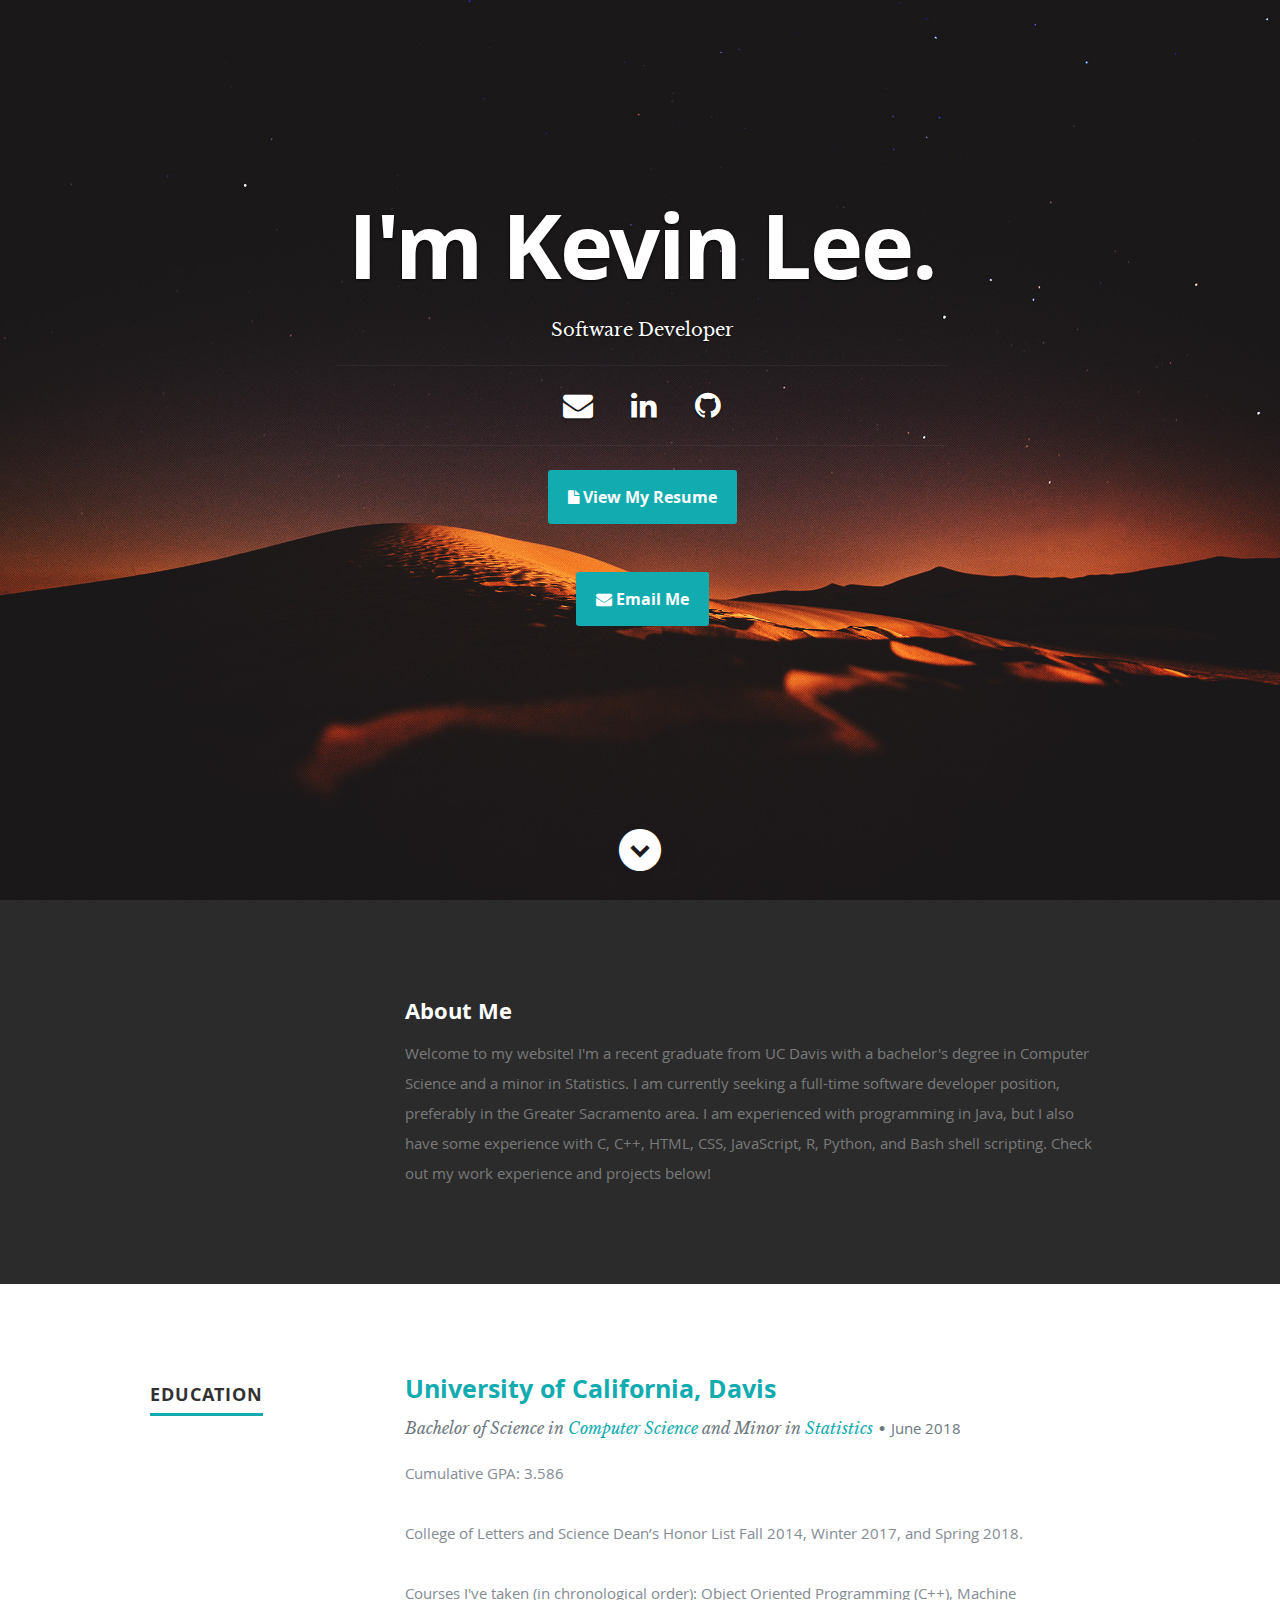
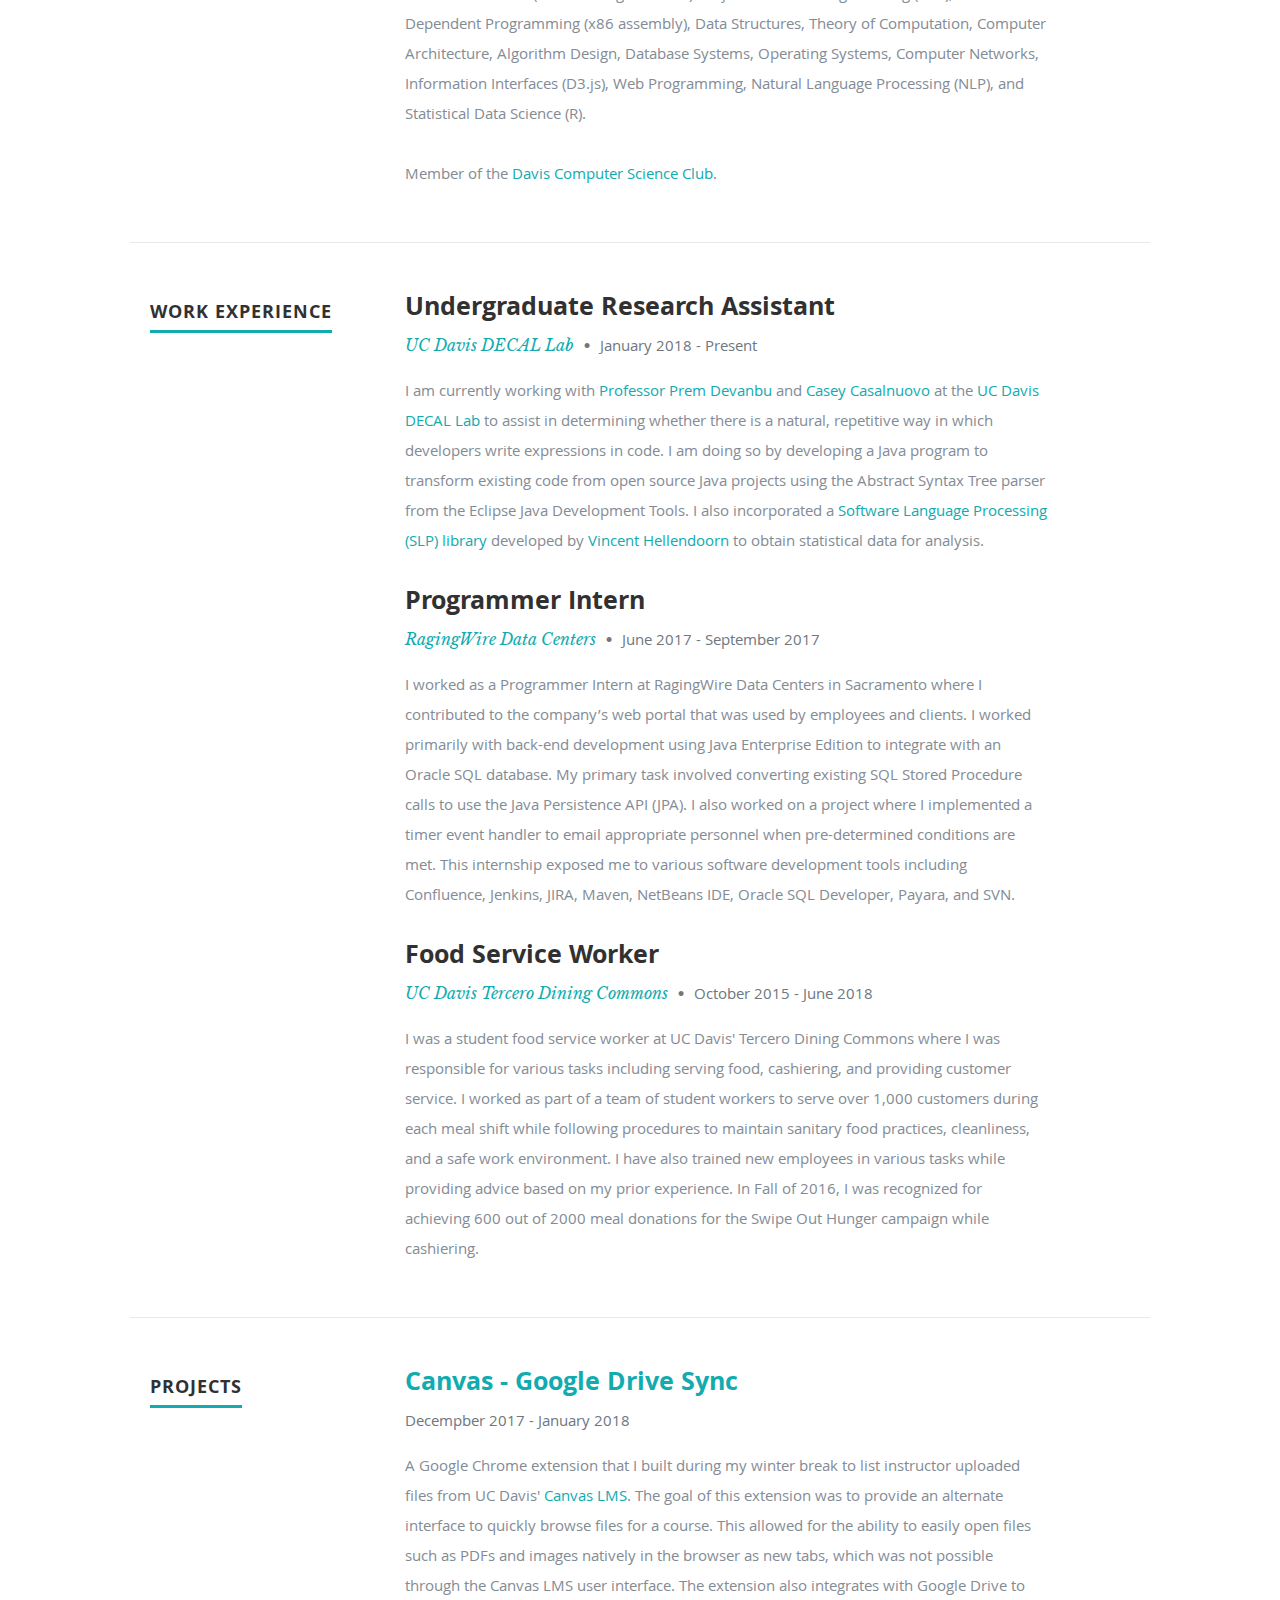
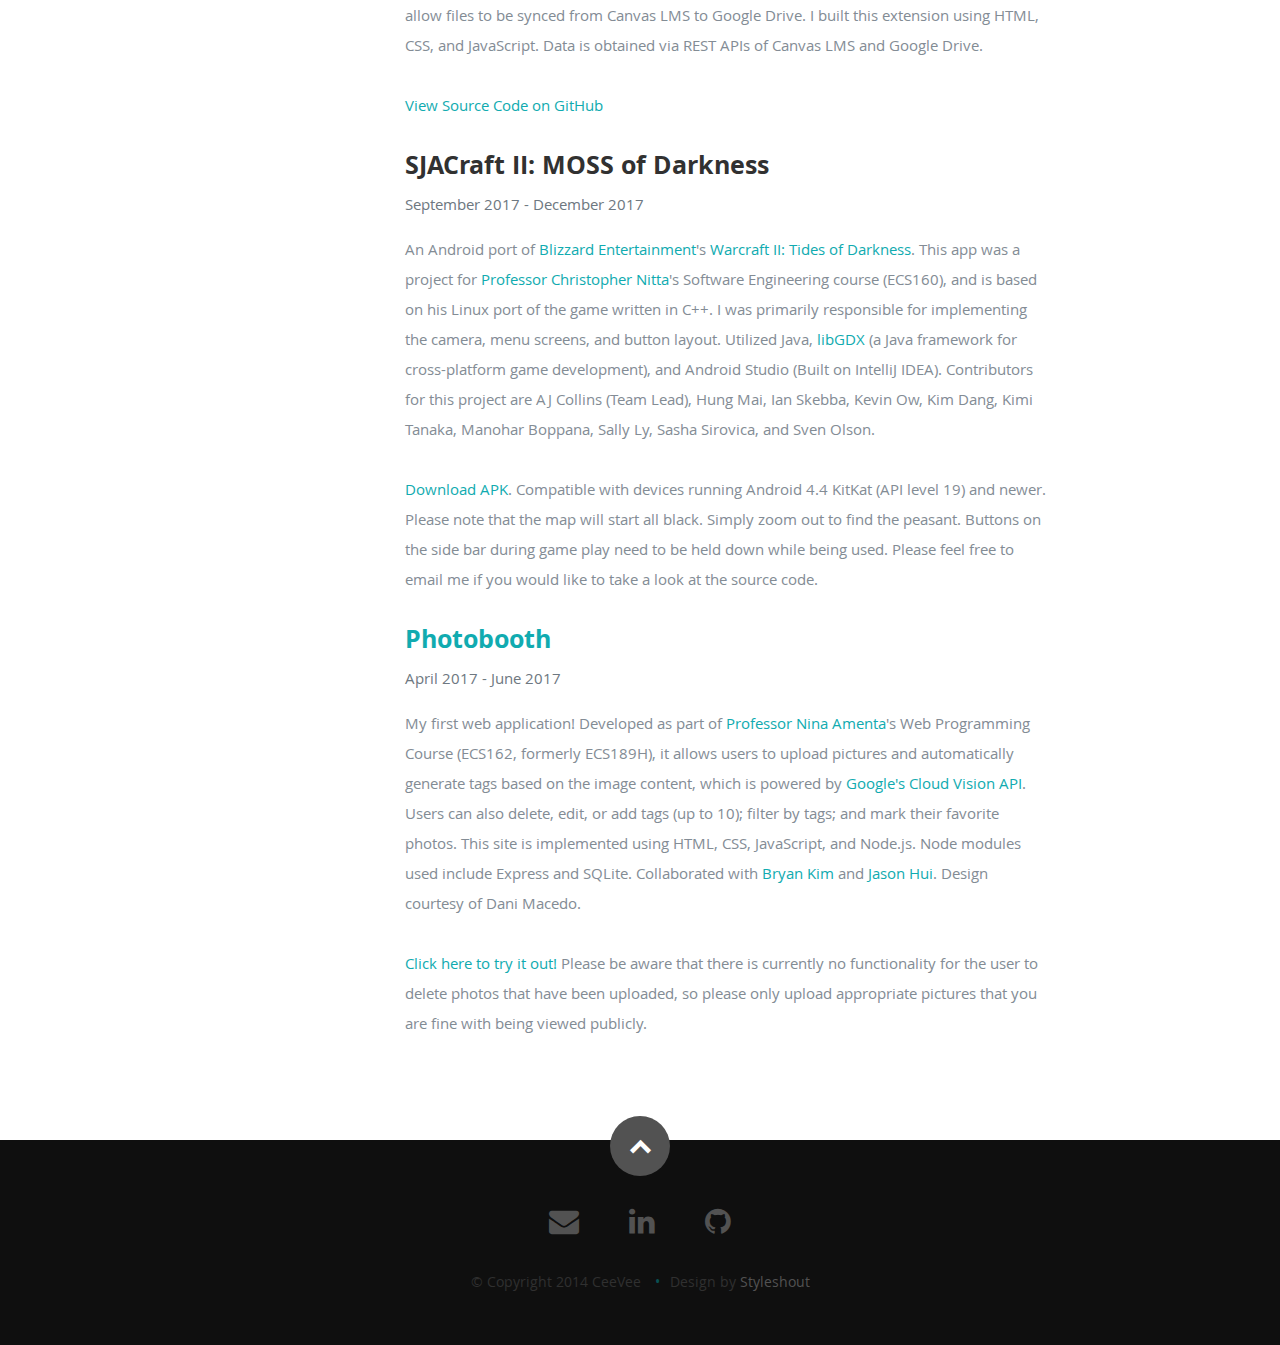
==== index.html @ 487eaf75 "Remove unsupported contact section" ====
<!DOCTYPE html>
<!--[if lt IE 8 ]><html class="no-js ie ie7" lang="en"> <![endif]-->
<!--[if IE 8 ]><html class="no-js ie ie8" lang="en"> <![endif]-->
<!--[if (gte IE 8)|!(IE)]><!--><html class="no-js" lang="en"> <!--<![endif]-->
<head>

   <!--- Basic Page Needs
   ================================================== -->
   <meta charset="utf-8">
	<title>Kevin Lee</title>
	<!-- <meta name="description" content="">
	<meta name="author" content=""> -->

   <!-- Mobile Specific Metas
   ================================================== -->
	<meta name="viewport" content="width=device-width, initial-scale=1, maximum-scale=1">

	<!-- CSS
    ================================================== -->
   <link rel="stylesheet" href="css/default.css">
	<link rel="stylesheet" href="css/layout.css">
   <link rel="stylesheet" href="css/media-queries.css">
   <link rel="stylesheet" href="css/magnific-popup.css">

   <!-- Script
   ================================================== -->
	<script src="js/modernizr.js"></script>

   <!-- Favicons
	================================================== -->
	<link rel="shortcut icon" href="favicon.png" >

</head>

<body>

   <!-- Header
   ================================================== -->
   <header id="home">

      <!-- <nav id="nav-wrap">

         <a class="mobile-btn" href="#nav-wrap" title="Show navigation">Show navigation</a>
	      <a class="mobile-btn" href="#" title="Hide navigation">Hide navigation</a>

        <ul id="nav" class="nav">
            <li class="current"><a class="smoothscroll" href="#home">Home</a></li>
            <li><a class="smoothscroll" href="#about">About</a></li>
	         <li><a class="smoothscroll" href="#resume">Resume</a></li>
            <li><a class="smoothscroll" href="#portfolio">Works</a></li>
            <li><a class="smoothscroll" href="#contact">Contact</a></li>
         </ul> --> <!-- end #nav -->

      <!-- </nav> --> <!-- end #nav-wrap -->

      <div class="row banner">
         <div class="banner-text">
            <h1 class="responsive-headline">I'm Kevin Lee.</h1>
            <h3><span>Software Developer</span></h3>
            <hr />
            <ul class="social">
               <li><a href="mailto:lee.kevin@yahoo.com"><i class="fa fa-envelope"></i></a></li>
               <li><a href="https://linkedin.com/in/lee-kev"><i class="fa fa-linkedin"></i></a></li>
               <li><a href="https://github.com/kerbinlee"><i class="fa fa-github"></i></a></li>
            </ul>
            <hr />
            <p>
               <a href="https://ucdavis365-my.sharepoint.com/:b:/g/personal/kllee_ucdavis_edu/EYUsEsEUP2tDgUWbIa1drckBxJPM5AGyOBeljDiMYtC1UQ?e=fgcApd" class="button"><i class="fa fa-file"></i> View My Resume</a>
            </p>
            <p>
               <a href="mailto:lee.kevin@yahoo.com" class="button"><i class="fa fa-envelope"></i> Email Me</a>
            </p>
         </div>
      </div>

      <p class="scrolldown">
         <a class="smoothscroll" href="#about"><i class="icon-down-circle"></i></a>
      </p>

   </header> <!-- Header End -->


   <!-- About Section
   ================================================== -->
   <section id="about">

      <div class="row">

         <div class="three columns">

            <!-- <img class="profile-pic"  src="images/profilepic.jpg" alt="" /> -->

         </div>

         <div class="nine columns main-col">

            <h2>About Me</h2>

            <p>
              Welcome to my website!
              I'm a recent graduate from UC Davis with a bachelor's degree in Computer Science and a minor in Statistics.
              I am currently seeking a full-time software developer position, preferably in the Greater Sacramento area.
              I am experienced with programming in Java, but I also have some experience with C, C++, HTML, CSS, JavaScript, R, Python, and Bash shell scripting.
              Check out my work experience and projects below!
            </p>

         </div> <!-- end .main-col -->

      </div>

   </section> <!-- About Section End-->


   <!-- Resume Section
   ================================================== -->
   <section id="resume">

      <!-- Education
      ----------------------------------------------- -->
      <div class="row education">

         <div class="three columns header-col">
            <h1><span>Education</span></h1>
         </div>

         <div class="nine columns main-col">

            <div class="row item">

               <div class="twelve columns">

                  <h3><a href="https://www.ucdavis.edu">University of California, Davis</a></h3>
                  <p class="info">Bachelor of Science in <a href="http://www.cs.ucdavis.edu/">Computer Science</a> and Minor in <a href="https://statistics.ucdavis.edu/">Statistics</a><span>&bull;</span><em class="date">June 2018</em></p>
                  <p>Cumulative GPA: 3.586</p>
                  <p>College of Letters and Science Dean’s Honor List Fall 2014, Winter 2017, and Spring 2018.</p>
                  <p>
                    Courses I've taken (in chronological order): Object Oriented Programming (C++), Machine Dependent Programming (x86 assembly), Data Structures, Theory of Computation, Computer Architecture, Algorithm Design, Database Systems, Operating Systems, Computer Networks, Information Interfaces (D3.js), Web Programming, Natural Language Processing (NLP), and Statistical Data Science (R).
                  </p>
                  <p>Member of the <a href="https://daviscsclub.org/">Davis Computer Science Club</a>.</p>
               </div>

            </div> <!-- item end -->

         </div> <!-- main-col end -->

      </div> <!-- End Education -->


      <!-- Work
      ----------------------------------------------- -->
      <div class="row work">

         <div class="three columns header-col">
            <h1><span>Work Experience</span></h1>
         </div>

         <div class="nine columns main-col">

            <div class="row item">

               <div class="twelve columns">

                  <h3>Undergraduate Research Assistant</h3>
                  <p class="info"><a href="https://decallab.cs.ucdavis.edu/">UC Davis DECAL Lab</a> <span>&bull;</span> <em class="date">January 2018 - Present</em></p>

                  <p>
                  I am currently working with <a href="http://web.cs.ucdavis.edu/~devanbu/">Professor Prem Devanbu</a> and <a href="https://caseycas.github.io/">Casey Casalnuovo</a> at the <a href="https://decallab.cs.ucdavis.edu/">UC Davis DECAL Lab</a> to assist in determining whether there is a natural, repetitive way in which developers write expressions in code.
                  I am doing so by developing a Java program to transform existing code from open source Java projects using the Abstract Syntax Tree parser from the Eclipse Java Development Tools.
                  I also incorporated a <a href="https://github.com/SLP-team/SLP-Core">Software Language Processing (SLP) library</a> developed by <a href="http://vhellendoorn.github.io/">Vincent Hellendoorn</a> to obtain statistical data for analysis.
                  </p>

               </div>

            </div> <!-- item end -->

            <div class="row item">

               <div class="twelve columns">

                  <h3>Programmer Intern</h3>
                  <p class="info"><a href="https://www.ragingwire.com/">RagingWire Data Centers</a> <span>&bull;</span> <em class="date">June 2017 - September 2017</em></p>

                  <p>
                  I worked as a Programmer Intern at RagingWire Data Centers in Sacramento where I contributed to the company’s web portal that was used by employees and clients.
                  I worked primarily with back-end development using Java Enterprise Edition to integrate with an Oracle SQL database.
                  My primary task involved converting existing SQL Stored Procedure calls to use the Java Persistence API (JPA).
                  I also worked on a project where I implemented a timer event handler to email appropriate personnel when pre-determined conditions are met.
                  This internship exposed me to various software development tools including Confluence, Jenkins, JIRA, Maven, NetBeans IDE, Oracle SQL Developer, Payara, and SVN.
                  </p>

               </div>

            </div> <!-- item end -->

            <div class="row item">

               <div class="twelve columns">

                  <h3>Food Service Worker</h3>
                  <p class="info"><a href="http://housing.ucdavis.edu/dining/locations/dining-commons/tercero/">UC Davis Tercero Dining Commons</a> <span>&bull;</span> <em class="date">October 2015 - June 2018</em></p>

                  <p>
                  I was a student food service worker at UC Davis' Tercero Dining Commons where I was responsible for various tasks including serving food, cashiering, and providing customer service.
                  I worked as part of a team of student workers to serve over 1,000 customers during each meal shift while following procedures to maintain sanitary food practices, cleanliness, and a safe work environment.
                  I have also trained new employees in various tasks while providing advice based on my prior experience.
                  In Fall of 2016, I was recognized for achieving 600 out of 2000 meal donations for the Swipe Out Hunger campaign while cashiering.
                  </p>

               </div>

            </div> <!-- item end -->

         </div> <!-- main-col end -->

      </div> <!-- End Work -->

      <!-- Projects
      ----------------------------------------------- -->
      <div class="row projects">

         <div class="three columns header-col">
            <h1><span>Projects</span></h1>
         </div>

         <div class="nine columns main-col">

            <div class="row item">

               <div class="twelve columns">

                  <h3><a href="https://github.com/kerbinlee/CanvasDriveSync">Canvas - Google Drive Sync</a></h3>
                  <p class="info"><em class="date">Decempber 2017 - January 2018</em></p>

                  <p>
                  A Google Chrome extension that I built during my winter break to list instructor uploaded files from UC Davis' <a href="https://www.canvaslms.com/">Canvas LMS</a>.
                  The goal of this extension was to provide an alternate interface to quickly browse files for a course.
                  This allowed for the ability to easily open files such as PDFs and images natively in the browser as new tabs, which was not possible through the Canvas LMS user interface.
                  The extension also integrates with Google Drive to allow files to be synced from Canvas LMS to Google Drive.
                  I built this extension using HTML, CSS, and JavaScript.
                  Data is obtained via REST APIs of Canvas LMS and Google Drive.
                  </p>
                  <p><a href="https://github.com/kerbinlee/CanvasDriveSync">View Source Code on GitHub</a></p>

               </div>

            </div> <!-- item end -->

            <div class="row item">

               <div class="twelve columns">

                  <h3>SJACraft II: MOSS of Darkness</h3>
                  <p class="info"><em class="date">September 2017 - December 2017</em></p>

                  <p>
                  An Android port of <a href="https://www.blizzard.com/">Blizzard Entertainment</a>'s <a href="http://us.blizzard.com/en-us/games/legacy/">Warcraft II: Tides of Darkness</a>.
                  This app was a project for <a href="https://csiflabs.cs.ucdavis.edu/~cjnitta/">Professor Christopher Nitta</a>'s Software Engineering course (ECS160), and is based on his Linux port of the game written in C++.
                  I was primarily responsible for implementing the camera, menu screens, and button layout.
                  Utilized Java, <a href="https://libgdx.badlogicgames.com/">libGDX</a> (a Java framework for cross-platform game development), and Android Studio (Built on IntelliJ IDEA).
                  Contributors for this project are AJ Collins (Team Lead), Hung Mai, Ian Skebba, Kevin Ow, Kim Dang, Kimi Tanaka, Manohar Boppana, Sally Ly, Sasha Sirovica, and Sven Olson.
                  </p>
                  <p>
                    <a href="https://drive.google.com/file/d/1g8ARbUzVouSsuNaKuSv16Im6iehAgknN/view?usp=sharing">Download APK</a>.
                    Compatible with devices running Android 4.4 KitKat (API level 19) and newer.
                    Please note that the map will start all black.
                    Simply zoom out to find the peasant.
                    Buttons on the side bar during game play need to be held down while being used.
                    Please feel free to email me if you would like to take a look at the source code.
                  </p>

               </div>

            </div> <!-- item end -->

            <div class="row item">

               <div class="twelve columns">

                  <h3><a href="https://maythird.ddns.net/photobooth">Photobooth</a></h3>
                  <p class="info"><em class="date">April 2017 - June 2017</em></p>

                  <p>
                    My first web application!
                    Developed as part of <a href="http://web.cs.ucdavis.edu/~amenta/">Professor Nina Amenta</a>'s Web Programming Course (ECS162, formerly ECS189H), it allows users to upload pictures and automatically generate tags based on the image content, which is powered by <a href="https://cloud.google.com/vision/">Google's Cloud Vision API</a>.
                    Users can also delete, edit, or add tags (up to 10); filter by tags; and mark their favorite photos.
                    This site is implemented using HTML, CSS, JavaScript, and Node.js.
                    Node modules used include Express and SQLite.
                    Collaborated with <a href="https://www.linkedin.com/in/bryan-kim-89800bb8">Bryan Kim</a> and <a href="https://www.linkedin.com/in/jason-hui-6a132099">Jason Hui</a>.
                    Design courtesy of Dani Macedo.
                  </p>
                  <p>
                    <a href="https://maythird.ddns.net/photobooth">Click here to try it out!</a>
                    Please be aware that there is currently no functionality for the user to delete photos that have been uploaded, so please only upload appropriate pictures that you are fine with being viewed publicly.
                  </p>
               </div>

            </div> <!-- item end -->

         </div> <!-- main-col end -->

      </div> <!-- End Projects -->

   </section> <!-- Resume Section End-->

   <!-- footer
   ================================================== -->
   <footer>

      <div class="row">

         <div class="twelve columns">

            <ul class="social-links">
               <li><a href="mailto:lee.kevin@yahoo.com"><i class="fa fa-envelope"></i></a></li>
               <li><a href="https://www.linkedin.com/in/lee-kev/"><i class="fa fa-linkedin"></i></a></li>
               <li><a href="https://github.com/kerbinlee"><i class="fa fa-github"></i></a></li>
            </ul>

            <ul class="copyright">
               <li>&copy; Copyright 2014 CeeVee</li>
               <li>Design by <a title="Styleshout" href="http://www.styleshout.com/">Styleshout</a></li>
            </ul>

         </div>

         <div id="go-top"><a class="smoothscroll" title="Back to Top" href="#home"><i class="icon-up-open"></i></a></div>

      </div>

   </footer> <!-- Footer End-->

   <!-- Java Script
   ================================================== -->
   <script src="https://ajax.googleapis.com/ajax/libs/jquery/1.10.2/jquery.min.js"></script>
   <script>window.jQuery || document.write('<script src="js/jquery-1.10.2.min.js"><\/script>')</script>
   <script type="text/javascript" src="js/jquery-migrate-1.2.1.min.js"></script>

   <script src="js/jquery.flexslider.js"></script>
   <script src="js/waypoints.js"></script>
   <script src="js/jquery.fittext.js"></script>
   <script src="js/magnific-popup.js"></script>
   <script src="js/init.js"></script>

</body>

</html>
---- css/default.css ----
/*
=====================================================================
*   Ceevee v1.0 Default Stylesheet
*   url: styleshout.com
*   03-17-2014
=====================================================================

TOC:
a. Webfonts and Icon fonts
b. Reset
c. Default Styles
   1. Basic
   2. Typography
   3. Links
   4. Images
   5. Buttons
   6. Forms
d. Grid
e. Others
   1. Clearing
   2. Misc

=====================================================================  */

/* ------------------------------------------------------------------ */
/* a. Webfonts and Icon fonts
 ------------------------------------------------------------------ */

@import url("fonts.css");
@import url("fontello/css/fontello.css");
@import url("font-awesome/css/font-awesome.min.css");

/* ------------------------------------------------------------------
/* b. Reset
      Adapted from:
      Normalize.css - https://github.com/necolas/normalize.css/
      HTML5 Doctor Reset - html5doctor.com/html-5-reset-stylesheet/
/* ------------------------------------------------------------------ */

html, body, div, span, object, iframe,
h1, h2, h3, h4, h5, h6, p, blockquote, pre,
abbr, address, cite, code,
del, dfn, em, img, ins, kbd, q, samp,
small, strong, sub, sup, var,
b, i,
dl, dt, dd, ol, ul, li,
fieldset, form, label, legend,
table, caption, tbody, tfoot, thead, tr, th, td,
article, aside, canvas, details, figcaption, figure,
footer, header, hgroup, menu, nav, section, summary,
time, mark, audio, video {
   margin: 0;
   padding: 0;
   border: 0;
   outline: 0;
   font-size: 100%;
   vertical-align: baseline;
   background: transparent;
}

article,aside,details,figcaption,figure,
footer,header,hgroup,menu,nav,section {
   display: block;
}

audio,
canvas,
video {
   display: inline-block;
}

audio:not([controls]) {
   display: none;
   height: 0;
}

[hidden] { display: none; }

code, kbd, pre, samp {
   font-family: monospace, serif;
   font-size: 1em;
}

pre {
   white-space: pre;
   white-space: pre-wrap;
   word-wrap: break-word;
}

blockquote, q { quotes: &#8220 &#8220; }

blockquote:before, blockquote:after,
q:before, q:after {
   content: '';
   content: none;
}

ins {
   background-color: #ff9;
   color: #000;
   text-decoration: none;
}

mark {
   background-color: #A7F4F6;
   color: #555;
}

del { text-decoration: line-through; }

abbr[title], dfn[title] {
   border-bottom: 1px dotted;
   cursor: help;
}

table {
   border-collapse: collapse;
   border-spacing: 0;
}


/* ------------------------------------------------------------------ */
/* c. Default and Basic Styles
      Adapted from:
      Skeleton CSS Framework - http://www.getskeleton.com/
      Typeplate Typographic Starter Kit - http://typeplate.com/
/* ------------------------------------------------------------------ */

/*  1. Basic  ------------------------------------------------------- */

*,
*:before,
*:after {
   -moz-box-sizing: border-box;
   -webkit-box-sizing: border-box;
   box-sizing: border-box;
}

html {
   font-size: 62.5%;
   -webkit-font-smoothing: antialiased;
}

body {
   background: #fff;
   font-family: 'opensans-regular', sans-serif;
   font-weight: normal;
   font-size: 15px;
   line-height: 30px;
	color: #838C95;

   -webkit-font-smoothing: antialiased; /* Fix for webkit rendering */
	-webkit-text-size-adjust: 100%;
}

/*  2. Typography
       Vertical rhythm with leading derived from 6
--------------------------------------------------------------------- */

h1, h2, h3, h4, h5, h6 {
   color: #313131;
	font-family: 'opensans-bold', sans-serif;
   font-weight: normal;
}
h1 a, h2 a, h3 a, h4 a, h5 a, h6 a { font-weight: inherit; }
h1 { font-size: 38px; line-height: 42px; margin-bottom: 12px; letter-spacing: -1px; }
h2 { font-size: 28px; line-height: 36px; margin-bottom: 6px; }
h3 { font-size: 22px; line-height: 30px; margin-bottom: 12px; }
h4 { font-size: 20px; line-height: 30px; margin-bottom: 6px; }
h5 { font-size: 18px; line-height: 30px; }
h6 { font-size: 14px; line-height: 30px; }
.subheader { }

p { margin: 0 0 30px 0; }
p img { margin: 0; }
p.lead {
   font: 19px/36px 'opensans-light', sans-serif;
   margin-bottom: 18px;
}

/* for 'em' and 'strong' tags, font-size and line-height should be same with
the body tag due to rendering problems in some browsers */
em { font: 15px/30px 'opensans-italic', sans-serif; }
strong, b { font: 15px/30px 'opensans-bold', sans-serif; }
small { font-size: 11px; line-height: inherit; }

/*	Blockquotes */
blockquote {
   margin: 30px 0px;
   padding-left: 40px;
   position: relative;
}
blockquote:before {
   content: "\201C";
   opacity: 0.45;
   font-size: 80px;
   line-height: 0px;
   margin: 0;
   font-family: arial, sans-serif;

   position: absolute;
   top:  30px;
	left: 0;
}
blockquote p {
   font-family: 'librebaskerville-italic', serif;
   padding: 0;
   font-size: 18px;
   line-height: 36px;
}
blockquote cite {
   display: block;
   font-size: 12px;
   font-style: normal;
   line-height: 18px;
}
blockquote cite:before { content: "\2014 \0020"; }
blockquote cite a,
blockquote cite a:visited { color: #8B9798; border: none }

/* ---------------------------------------------------------------------
/*  Pull Quotes Markup
/*
    <aside class="pull-quote">
		<blockquote>
			<p></p>
		</blockquote>
	 </aside>
/*
/* --------------------------------------------------------------------- */
.pull-quote {
   position: relative;
	padding: 18px 30px 18px 0px;
}
.pull-quote:before,
.pull-quote:after {
	height: 1em;
	opacity: 0.45;
	position: absolute;
	font-size: 80px;
   font-family: Arial, Sans-Serif;
}
.pull-quote:before {
	content: "\201C";
	top:  33px;
	left: 0;
}
.pull-quote:after {
	content: '\201D';
	bottom: -33px;
	right: 0;
}
.pull-quote blockquote {
   margin: 0;
}
.pull-quote blockquote:before {
   content: none;
}

/* Abbreviations */
abbr {
   font-family: 'opensans-bold', sans-serif;
	font-variant: small-caps;
	text-transform: lowercase;
   letter-spacing: .5px;
	color: gray;
}
abbr:hover { cursor: help; }

/* drop cap */
.drop-cap:first-letter {
	float: left;
	margin: 0;
	padding: 14px 6px 0 0;
	font-size: 84px;
	font-family: /* Copperplate */ 'opensans-bold', sans-serif;
   line-height: 60px;
	text-indent: 0;
	background: transparent;
	color: inherit;
}

hr { border: solid #E3E3E3; border-width: 1px 0 0; clear: both; margin: 11px 0 30px; height: 0; }


/*  3. Links  ------------------------------------------------------- */

a, a:visited {
   text-decoration: none;
   outline: 0;
   color: #11ABB0;

   -webkit-transition: color .3s ease-in-out;
   -moz-transition: color .3s ease-in-out;
   -o-transition: color .3s ease-in-out;
   transition: color .3s ease-in-out;
}
a:hover, a:focus { color: #313131; }
p a, p a:visited { line-height: inherit; }


/*  4. List  --------------------------------------------------------- */

ul, ol { margin-bottom: 24px; margin-top: 12px; }
ul { list-style: none outside; }
ol { list-style: decimal; }
ol, ul.square, ul.circle, ul.disc { margin-left: 30px; }
ul.square { list-style: square outside; }
ul.circle { list-style: circle outside; }
ul.disc { list-style: disc outside; }
ul ul, ul ol,
ol ol, ol ul { margin: 6px 0 6px 30px; }
ul ul li, ul ol li,
ol ol li, ol ul li { margin-bottom: 6px; }
li { line-height: 18px; margin-bottom: 12px; }
ul.large li { }
li p { }

/* ---------------------------------------------------------------------
/*  Stats Tab Markup

    <ul class="stats-tabs">
		<li><a href="#">[value]<b>[name]</b></a></li>
	 </ul>

    Extend this object into your markup.
/*
/* --------------------------------------------------------------------- */
.stats-tabs {
   padding: 0;
   margin: 24px 0;
}
.stats-tabs li {
	display: inline-block;
	margin: 0 10px 18px 0;
	padding: 0 10px 0 0;
	border-right: 1px solid #ccc;
}
.stats-tabs li:last-child {
	margin: 0;
	padding: 0;
	border: none;
}
.stats-tabs li a {
	display: inline-block;
	font-size: 22px;
	font-family: 'opensans-bold', sans-serif;
   border: none;
   color: #313131;
}
.stats-tabs li a:hover {
   color:#11ABB0;
}
.stats-tabs li a b {
	display: block;
	margin: 6px 0 0 0;
	font-size: 13px;
	font-family: 'opensans-regular', sans-serif;
   color: #8B9798;
}

/* definition list */
dl { margin: 12px 0; }
dt { margin: 0; color:#11ABB0; }
dd { margin: 0 0 0 20px; }

/* Lining Definition Style Markup */
.lining dt,
.lining dd {
	display: inline;
	margin: 0;
}
.lining dt + dt:before,
.lining dd + dt:before {
	content: "\A";
	white-space: pre;
}
.lining dd + dd:before {
	content: ", ";
}
.lining dd:before {
	content: ": ";
	margin-left: -0.2em;
}

/* Dictionary Definition Style Markup */
.dictionary-style dt {
	display: inline;
	counter-reset: definitions;
}
.dictionary-style dt + dt:before {
	content: ", ";
	margin-left: -0.2em;
}
.dictionary-style dd {
	display: block;
	counter-increment: definitions;
}
.dictionary-style dd:before {
	content: counter(definitions, decimal) ". ";
}

/* Pagination */
.pagination {
   margin: 36px auto;
   text-align: center;
}
.pagination ul li {
   display: inline-block;
   margin: 0;
   padding: 0;
}
.pagination .page-numbers {
   font: 15px/18px 'opensans-bold', sans-serif;
   display: inline-block;
   padding: 6px 10px;
   margin-right: 3px;
   margin-bottom: 6px;
	color: #6E757C;
	background-color: #E6E8EB;

	-webkit-transition: all 200ms ease-in-out;
	-moz-transition: all 200ms ease-in-out;
	-o-transition: all 200ms ease-in-out;
	-ms-transition: all 200ms ease-in-out;
	transition: all 200ms ease-in-out;

   -moz-border-radius: 3px;
   -webkit-border-radius: 3px;
   -khtml-border-radius: 3px;
	border-radius: 3px;
}
.pagination .page-numbers:hover {
   background: #838A91;
   color: #fff;
}
.pagination .current,
.pagination .current:hover {
   background-color: #11ABB0;
   color: #fff;
}
.pagination .inactive,
.pagination .inactive:hover {
   background-color: #E6E8EB;
	color: #A9ADB2;
}
.pagination .prev, .pagination .next {}

/*  5. Images  --------------------------------------------------------- */

img {
   max-width: 100%;
   height: auto;
}
img.pull-right { margin: 12px 0px 0px 18px; }
img.pull-left { margin: 12px 18px 0px 0px; }

/*  6. Buttons  --------------------------------------------------------- */

.button,
.button:visited,
button,
input[type="submit"],
input[type="reset"],
input[type="button"] {
   font: 16px/30px 'opensans-bold', sans-serif;
   background: #11ABB0;
   display: inline-block;
	text-decoration: none;
   letter-spacing: 0;
   color: #fff;
	padding: 12px 20px;
	margin-bottom: 18px;
   border: none;
   cursor: pointer;
   height: auto;

   -webkit-transition: all .2s ease-in-out;
	-moz-transition: all .2s ease-in-out;
	-o-transition: all .2s ease-in-out;
	-ms-transition: all .2s ease-in-out;
	transition: all .2s ease-in-out;

   -moz-border-radius: 3px;
   -webkit-border-radius: 3px;
   -khtml-border-radius: 3px;
   border-radius: 3px;
}

.button:hover,
button:hover,
input[type="submit"]:hover,
input[type="reset"]:hover,
input[type="button"]:hover {
   background: #3d4145;
   color: #fff;
}

.button:active,
button:active,
input[type="submit"]:active,
input[type="reset"]:active,
input[type="button"]:active {
   background: #3d4145;
   color: #fff;
}

.button.full-width,
button.full-width,
input[type="submit"].full-width,
input[type="reset"].full-width,
input[type="button"].full-width {
	width: 100%;
	padding-left: 0 !important;
	padding-right: 0 !important;
	text-align: center;
}

/* Fix for odd Mozilla border & padding issues */
button::-moz-focus-inner,
input::-moz-focus-inner {
    border: 0;
    padding: 0;
}


/*  7. Forms  --------------------------------------------------------- */

form { margin-bottom: 24px; }
fieldset { margin-bottom: 24px; }

input[type="text"],
input[type="password"],
input[type="email"],
textarea,
select {
   display: block;
   padding: 18px 15px;
   margin: 0 0 24px 0;
   border: 0;
   outline: none;
   vertical-align: middle;
   min-width: 225px;
	max-width: 100%;
   font-size: 15px;
   line-height: 24px;
	color: #647373;
	background: #D3D9D9;

}

/* select { padding: 0;
   width: 220px;
   } */

input[type="text"]:focus,
input[type="password"]:focus,
input[type="email"]:focus,
textarea:focus {
   color: #B3B7BC;
	background-color: #3d4145;
}

textarea { min-height: 220px; }

label,
legend {
   font: 16px/24px 'opensans-bold', sans-serif;
	margin: 12px 0;
   color: #3d4145;
   display: block;
}
label span,
legend span {
	color: #8B9798;
   font: 14px/24px 'opensans-regular', sans-serif;
}

input[type="checkbox"],
input[type="radio"] {
    font-size: 15px;
    color: #737373;
}

input[type="checkbox"] { display: inline; }

/* ------------------------------------------------------------------ */
/* d. Grid
---------------------------------------------------------------------
   gutter = 40px.
/* ------------------------------------------------------------------ */

/* default
--------------------------------------------------------------- */
.row {
   width: 96%;
   max-width: 1020px;
   margin: 0 auto;
}
/* fixed width for IE8 */
.ie .row { width: 1000px ; }

.narrow .row { max-width: 980px; }

.row .row { width: auto; max-width: none; margin: 0 -20px; }

/* row clearing */
.row:before,
.row:after {
    content: " ";
    display: table;
}
.row:after {
    clear: both;
}

.column, .columns {
   position: relative;
   padding: 0 20px;
   min-height: 1px;
   float: left;
}
.column.centered, .columns.centered  {
    float: none;
    margin: 0 auto;
}

/* removed gutters */
.row.collapsed > .column,
.row.collapsed > .columns,
.column.collapsed, .columns.collapsed  { padding: 0; }

[class*="column"] + [class*="column"]:last-child { float: right; }
[class*="column"] + [class*="column"].end { float: right; }

/* column widths */
.row .one         { width: 8.33333%; }
.row .two         { width: 16.66667%; }
.row .three       { width: 25%; }
.row .four        { width: 33.33333%; }
.row .five        { width: 41.66667%; }
.row .six         { width: 50%; }
.row .seven       { width: 58.33333%; }
.row .eight       { width: 66.66667%; }
.row .nine        { width: 75%; }
.row .ten         { width: 83.33333%; }
.row .eleven      { width: 91.66667%; }
.row .twelve      { width: 100%; }

/* Offsets */
.row .offset-1    { margin-left: 8.33333%; }
.row .offset-2    { margin-left: 16.66667%; }
.row .offset-3    { margin-left: 25%; }
.row .offset-4    { margin-left: 33.33333%; }
.row .offset-5    { margin-left: 41.66667%; }
.row .offset-6    { margin-left: 50%; }
.row .offset-7    { margin-left: 58.33333%; }
.row .offset-8    { margin-left: 66.66667%; }
.row .offset-9    { margin-left: 75%; }
.row .offset-10   { margin-left: 83.33333%; }
.row .offset-11   { margin-left: 91.66667%; }

/* Push/Pull */
.row .push-1      { left: 8.33333%; }
.row .pull-1      { right: 8.33333%; }
.row .push-2      { left: 16.66667%; 	}
.row .pull-2      { right: 16.66667%; }
.row .push-3      { left: 25%; }
.row .pull-3      { right: 25%;	}
.row .push-4      { left: 33.33333%; }
.row .pull-4      { right: 33.33333%; }
.row .push-5      { left: 41.66667%; }
.row .pull-5      { right: 41.66667%; }
.row .push-6      { left: 50%; }
.row .pull-6      { right: 50%; }
.row .push-7      { left: 58.33333%; }
.row .pull-7      { right: 58.33333%; }
.row .push-8      { left: 66.66667%; 	}
.row .pull-8      { right: 66.66667%; }
.row .push-9      { left: 75%; }
.row .pull-9      { right: 75%; }
.row .push-10     { left: 83.33333%; }
.row .pull-10     { right: 83.33333%; }
.row .push-11     { left: 91.66667%; }
.row .pull-11     { right: 91.66667%; }

/* block grids
--------------------------------------------------------------------- */
.bgrid-sixths [class*="column"]   { width: 16.66667%; }
.bgrid-quarters [class*="column"] { width: 25%; }
.bgrid-thirds [class*="column"]   { width: 33.33333%; }
.bgrid-halves [class*="column"]   { width: 50%; }

[class*="bgrid"] [class*="column"] + [class*="column"]:last-child { float: left; }

/* Left clearing for block grid columns - columns that changes width in
different screen sizes. Allows columns with different heights to align
properly.
--------------------------------------------------------------------- */
.first { clear: left; }   /* first column in default screen */
.s-first { clear: none; } /* first column in smaller screens */

/* smaller screens
--------------------------------------------------------------- */
@media only screen and (max-width: 900px) {

   /* block grids on small screens */
   .s-bgrid-sixths [class*="column"]   { width: 16.66667%; }
   .s-bgrid-quarters [class*="column"] { width: 25%; }
   .s-bgrid-thirds [class*="column"]   { width: 33.33333%; }
   .s-bgrid-halves [class*="column"]   { width: 50%; }

   /* block grids left clearing */
   .first { clear: none; }
   .s-first { clear: left; }

}

/* mobile wide/smaller tablets
--------------------------------------------------------------- */
@media only screen and (max-width: 767px) {

   .row {
	   width: 460px;
	   margin: 0 auto;
      padding: 0;
	}
   .column, .columns {
	   width: auto !important;
	   float: none;
	   margin-left: 0;
	   margin-right: 0;
      padding: 0 30px;
   }
   .row .row { width: auto; max-width: none; margin: 0 -30px; }

   [class*="column"] + [class*="column"]:last-child { float: none; }
   [class*="bgrid"] [class*="column"] + [class*="column"]:last-child { float: none; }

   /* Offsets */
   .row .offset-1    { margin-left: 0%; }
   .row .offset-2    { margin-left: 0%; }
   .row .offset-3    { margin-left: 0%; }
   .row .offset-4    { margin-left: 0%; }
   .row .offset-5    { margin-left: 0%; }
   .row .offset-6    { margin-left: 0%; }
   .row .offset-7    { margin-left: 0%; }
   .row .offset-8    { margin-left: 0%; }
   .row .offset-9    { margin-left: 0%; }
   .row .offset-10   { margin-left: 0%; }
   .row .offset-11   { margin-left: 0%; }
}

/* mobile narrow
--------------------------------------------------------------- */
@media only screen and (max-width: 460px) {

   .row { width: auto; }

}

/* larger screens
--------------------------------------------------------------- */
@media screen and (min-width: 1200px) {

   .wide .row { max-width: 1180px; }

}

/* ------------------------------------------------------------------ */
/* e. Others
/* ------------------------------------------------------------------ */

/*  1. Clearing
    (http://nicolasgallagher.com/micro-clearfix-hack/
--------------------------------------------------------------------- */

.cf:before,
.cf:after {
    content: " ";
    display: table;
}
.cf:after {
    clear: both;
}

/*  2. Misc -------------------------------------------------------- */

.remove-bottom { margin-bottom: 0 !important; }
.half-bottom { margin-bottom: 12px !important; }
.add-bottom { margin-bottom: 24px !important; }
.no-border { border: none; }

.text-center  { text-align: center !important; }
.text-left    { text-align: left !important; }
.text-right   { text-align: right !important; }
.pull-left    { float: left !important; }
.pull-right   { float: right !important; }
.align-center {
	margin-left: auto !important;
	margin-right: auto !important;
	text-align: center !important;
}
---- css/layout.css ----
/*
=====================================================================
*   Ceevee v1.0 Layout Stylesheet
*   url: styleshout.com
*   03-18-2014
=====================================================================

   TOC:
   a. General Styles
   b. Header Styles
   c. About Section
   d. Resume Section
   e. Portfolio Section
   f. Call To Action Section
   g. Testimonials Section
   h. Contact Section
   i. Footer

===================================================================== */

/* ------------------------------------------------------------------ */
/* a. General Styles
/* ------------------------------------------------------------------ */

body { background: #0f0f0f; }

/* ------------------------------------------------------------------ */
/* b. Header Styles
/* ------------------------------------------------------------------ */

header {
   position: relative;
   height: 800px;
   min-height: 500px;
   width: 100%;
   background: #161415 url(../images/header-background.jpg) no-repeat top center;
   background-size: cover !important;
	-webkit-background-size: cover !important;
   text-align: center;
   overflow: hidden;
}

/* vertically center banner section */
header:before {
   content: '';
   display: inline-block;
   vertical-align: middle;
   height: 100%;
}
header .banner {
   display: inline-block;
   vertical-align: middle;
   margin: 0 auto;
   width: 85%;
   padding-bottom: 30px;s
   text-align: center;
}

header .banner-text { width: 100%; }
header .banner-text h1 {
   font: 90px/1.1em 'opensans-bold', sans-serif;
   color: #fff;
   letter-spacing: -2px;
   margin: 0 auto 18px auto;
   text-shadow: 0px 1px 3px rgba(0, 0, 0, .8);
}
header .banner-text h3 {
   font: 18px/1.9em 'librebaskerville-regular', serif;
   color: #A8A8A8;
   margin: 0 auto;
   width: 70%;
   text-shadow: 0px 1px 2px rgba(0, 0, 0, .5);
}
header .banner-text h3 span,
header .banner-text h3 a {
   color: #fff;
}
header .banner-text hr {
   width: 60%;
   margin: 18px auto 24px auto;
   border-color: #2F2D2E;
   border-color: rgba(150, 150, 150, .1);
}

/* header social links */
header .social {
   margin: 24px 0;
   padding: 0;
   font-size: 30px;
   text-shadow: 0px 1px 2px rgba(0, 0, 0, .8);
}
header .social li {
   display: inline-block;
   margin: 0 15px;
   padding: 0;
}
header .social li a { color: #fff; }
header .social li a:hover { color: #11ABB0; }

/* scrolldown link */
header .scrolldown a {
   position: absolute;
   bottom: 30px;
   left: 50%;
   margin-left: -29px;
   color: #fff;
   display: block;
   height: 42px;
   width: 42px;
   font-size: 42px;
   line-height: 42px;
   color: #fff;
   border-radius: 100%;

   -webkit-transition: all .3s ease-in-out;
   -moz-transition: all .3s ease-in-out;
   -o-transition: all .3s ease-in-out;
   transition: all .3s ease-in-out;
}
header .scrolldown a:hover { color: #11ABB0; }

/* primary navigation
--------------------------------------------------------------------- */
#nav-wrap ul, #nav-wrap li, #nav-wrap a {
	 margin: 0;
	 padding: 0;
	 border: none;
	 outline: none;
}

/* nav-wrap */
#nav-wrap {
   font: 12px 'opensans-bold', sans-serif;
   width: 100%;
   text-transform: uppercase;
   letter-spacing: 2.5px;
   margin: 0 auto;
   z-index: 100;
   position: fixed;
   left: 0;
   top: 0;
}
.opaque { background-color: #333; }

/* hide toggle button */
#nav-wrap > a.mobile-btn { display: none; }

ul#nav {
   min-height: 48px;
   width: auto;

   /* center align the menu */
   text-align: center;
}
ul#nav li {
   position: relative;
   list-style: none;
   height: 48px;
   display: inline-block;
}

/* Links */
ul#nav li a {

/* 8px padding top + 8px padding bottom + 32px line-height = 48px */

   display: inline-block;
   padding: 8px 13px;
   line-height: 32px;
	text-decoration: none;
   text-align: left;
   color: #fff;

	-webkit-transition: color .2s ease-in-out;
	-moz-transition: color .2s ease-in-out;
	-o-transition: color .2s ease-in-out;
	-ms-transition: color .2s ease-in-out;
	transition: color .2s ease-in-out;
}

ul#nav li a:active { background-color: transparent !important; }
ul#nav li.current a { color: #F06000; }


/* ------------------------------------------------------------------ */
/* c. About Section
/* ------------------------------------------------------------------ */

#about {
   background: #2B2B2B;
   padding-top: 96px;
   padding-bottom: 66px;
   overflow: hidden;
}

#about a, #about a:visited  { color: #fff; }
#about a:hover, #about a:focus { color: #11ABB0; }

#about h2 {
   font: 22px/30px 'opensans-bold', sans-serif;
   color: #fff;
   margin-bottom: 12px;
}
#about p {
   line-height: 30px;
   color: #7A7A7A;
}
#about .profile-pic {
   position: relative;
   width: 120px;
   height: 120px;
   border-radius: 100%;
}
#about .contact-details { width: 41.66667%; }
#about .download {
   width: 58.33333%;
   padding-top: 6px;
}
#about .main-col { padding-right: 5%; }
#about .download .button {
   margin-top: 6px;
   background: #444;
}
#about .download .button:hover {
   background: #fff;
   color: #2B2B2B;
}
#about .download .button i {
   margin-right: 15px;
   font-size: 20px;
}


/* ------------------------------------------------------------------ */
/* d. Resume Section
/* ------------------------------------------------------------------ */

#resume {
   background: #fff;
   padding-top: 90px;
   padding-bottom: 72px;
   overflow: hidden;
}

#resume a, #resume a:visited  { color: #11ABB0; }
#resume a:hover, #resume a:focus { color: #313131; }

#resume h1 {
   font: 18px/24px 'opensans-bold', sans-serif;
   text-transform: uppercase;
   letter-spacing: 1px;
}
#resume h1 span {
   border-bottom: 3px solid #11ABB0;
   padding-bottom: 6px;
}
#resume h3 {
   font: 25px/30px 'opensans-bold', sans-serif;
}

#resume .header-col { padding-top: 9px; }
#resume .main-col { padding-right: 10%; }

.education, .work {
   margin-bottom: 48px;
   padding-bottom: 24px;
   border-bottom: 1px solid #E8E8E8;
}
#resume .info {
   font: 16px/24px 'librebaskerville-italic', serif;
   color: #6E7881;
   margin-bottom: 18px;
   margin-top: 9px;
}
#resume .info span {
   margin-right: 5px;
   margin-left: 5px;
}
#resume .date {
   font: 15px/24px 'opensans-regular', sans-serif;
   margin-top: 6px;
}

/*----------------------------------------------*/
/*	Skill Bars
/*----------------------------------------------*/

.bars {
	width: 95%;
	float: left;
	padding: 0;
	text-align: left;
}
.bars .skills {
  	margin-top: 36px;
   list-style: none;
}
.bars li {
   position: relative;
  	margin-bottom: 60px;
  	background: #ccc;
  	height: 42px;
  	border-radius: 3px;
}
.bars li em {
	font: 15px 'opensans-bold', sans-serif;
   color: #313131;
	text-transform: uppercase;
   letter-spacing: 2px;
	font-weight: normal;
   position: relative;
	top: -36px;
}
.bar-expand {
   position: absolute;
   left: 0;
   top: 0;

   margin: 0;
   padding-right: 24px;
  	background: #313131;
   display: inline-block;
  	height: 42px;
   line-height: 42px;
   border-radius: 3px 0 0 3px;
}

.photoshop {
  	width: 60%;
  	-moz-animation: photoshop 2s ease;
  	-webkit-animation: photoshop 2s ease;
}
.illustrator {
  	width: 55%;
  	-moz-animation: illustrator 2s ease;
  	-webkit-animation: illustrator 2s ease;
}
.wordpress {
  	width: 50%;
  	-moz-animation: wordpress 2s ease;
  	-webkit-animation: wordpress 2s ease;
}
.css {
  	width: 90%;
  	-moz-animation: css 2s ease;
  	-webkit-animation: css 2s ease;
}
.html5 {
  	width: 80%;
  	-moz-animation: html5 2s ease;
  	-webkit-animation: html5 2s ease;
}
.jquery {
  	width: 50%;
  	-moz-animation: jquery 2s ease;
  	-webkit-animation: jquery 2s ease;
}

@-moz-keyframes photoshop {
  0%   { width: 0px;  }
  100% { width: 60%;  }
}
@-moz-keyframes illustrator {
  0%   { width: 0px;  }
  100% { width: 55%;  }
}
@-moz-keyframes wordpress {
  0%   { width: 0px;  }
  100% { width: 50%;  }
}
@-moz-keyframes css {
  0%   { width: 0px;  }
  100% { width: 90%;  }
}
@-moz-keyframes html5 {
  0%   { width: 0px;  }
  100% { width: 80%;  }
}
@-moz-keyframes jquery {
  0%   { width: 0px;  }
  100% { width: 50%;  }
}

@-webkit-keyframes photoshop {
  0%   { width: 0px;  }
  100% { width: 60%;  }
}
@-webkit-keyframes illustrator {
  0%   { width: 0px;  }
  100% { width: 55%;  }
}
@-webkit-keyframes wordpress {
  0%   { width: 0px;  }
  100% { width: 50%;  }
}
@-webkit-keyframes css {
  0%   { width: 0px;  }
  100% { width: 90%;  }
}
@-webkit-keyframes html5 {
  0%   { width: 0px;  }
  100% { width: 80%;  }
}
@-webkit-keyframes jquery {
  0%   { width: 0px;  }
  100% { width: 50%;  }
}

/* ------------------------------------------------------------------ */
/* e. Portfolio Section
/* ------------------------------------------------------------------ */

#portfolio {
   background: #ebeeee;
   padding-top: 90px;
   padding-bottom: 60px;
}
#portfolio h1 {
   font: 15px/24px 'opensans-semibold', sans-serif;
   text-transform: uppercase;
   letter-spacing: 1px;
   text-align: center;
   margin-bottom: 48px;
   color: #95A3A3;
}

/* Portfolio Content */
#portfolio-wrapper .columns { margin-bottom: 36px; }
.portfolio-item .item-wrap {
   background: #fff;
   overflow: hidden;
   position: relative;

   -webkit-transition: all 0.3s ease-in-out;
	-moz-transition: all 0.3s ease-in-out;
	-o-transition: all 0.3s ease-in-out;
	-ms-transition: all 0.3s ease-in-out;
	transition: all 0.3s ease-in-out;
}
.portfolio-item .item-wrap a {
   display: block;
   cursor: pointer;
}

/* overlay */
.portfolio-item .item-wrap .overlay {
   position: absolute;
   left: 0;
   top: 0;
   width: 100%;
   height: 100%;

	opacity: 0;
	-moz-opacity: 0;
	filter:alpha(opacity=0);

   -webkit-transition: opacity 0.3s ease-in-out;
	-moz-transition: opacity 0.3s ease-in-out;
	-o-transition: opacity 0.3s ease-in-out;
	transition: opacity 0.3s ease-in-out;

   background: url(../images/overlay-bg.png) repeat;
}
.portfolio-item .item-wrap .link-icon {
   display: block;
   color: #fff;
   height: 30px;
   width: 30px;
   font-size: 18px;
   line-height: 30px;
   text-align: center;

   opacity: 0;
	-moz-opacity: 0;
	filter:alpha(opacity=0);

   -webkit-transition: opacity 0.3s ease-in-out;
	-moz-transition: opacity 0.3s ease-in-out;
	-o-transition: opacity 0.3s ease-in-out;
	transition: opacity 0.3s ease-in-out;

   position: absolute;
   top: 50%;
   left: 50%;
   margin-left: -15px;
   margin-top: -15px;
}
.portfolio-item .item-wrap img {
   vertical-align: bottom;
}
.portfolio-item .portfolio-item-meta { padding: 18px }
.portfolio-item .portfolio-item-meta h5 {
   font: 14px/21px 'opensans-bold', sans-serif;
   color: #fff;
}
.portfolio-item .portfolio-item-meta p {
   font: 12px/18px 'opensans-light', sans-serif;
   color: #c6c7c7;
   margin-bottom: 0;
}

/* on hover */
.portfolio-item:hover .overlay {
	opacity: 1;
	-moz-opacity: 1;
	filter:alpha(opacity=100);
}
.portfolio-item:hover .link-icon {
   opacity: 1;
	-moz-opacity: 1;
	filter:alpha(opacity=100);
}

/* popup modal */
.popup-modal {
	max-width: 550px;
	background: #fff;
	position: relative;
	margin: 0 auto;
}
.popup-modal .description-box { padding: 12px 36px 18px 36px; }
.popup-modal .description-box h4 {
   font: 15px/24px 'opensans-bold', sans-serif;
	margin-bottom: 12px;
   color: #111;
}
.popup-modal .description-box p {
	font: 14px/24px 'opensans-regular', sans-serif;
   color: #A1A1A1;
   margin-bottom: 12px;
}
.popup-modal .description-box .categories {
   font: 11px/21px 'opensans-light', sans-serif;
   color: #A1A1A1;
   text-transform: uppercase;
   letter-spacing: 2px;
   display: block;
   text-align: left;
}
.popup-modal .description-box .categories i {
   margin-right: 8px;
}
.popup-modal .link-box {
   padding: 18px 36px;
   background: #111;
   text-align: left;
}
.popup-modal .link-box a {
   color: #fff;
	font: 11px/21px 'opensans-bold', sans-serif;
	text-transform: uppercase;
   letter-spacing: 3px;
   cursor: pointer;
}
.popup-modal a:hover {	color: #00CCCC; }
.popup-modal a.popup-modal-dismiss { margin-left: 24px; }


/* fadein/fadeout effect for modal popup
/* ------------------------------------------------------------------ */

/* content at start */
.mfp-fade.mfp-wrap .mfp-content .popup-modal {
   opacity: 0;
   -webkit-transition: all 200ms ease-in-out;
	-moz-transition: all 200ms ease-in-out;
	-o-transition: all 200ms ease-in-out;
	-ms-transition: all 200ms ease-in-out;
   transition: all 200ms ease-in-out;
}
/* content fadein */
.mfp-fade.mfp-wrap.mfp-ready .mfp-content .popup-modal {
   opacity: 1;
}
/* content fadeout */
.mfp-fade.mfp-wrap.mfp-removing .mfp-content .popup-modal {
   opacity: 0;
}

/* ------------------------------------------------------------------ */
/* f. Call To Action Section
/* ------------------------------------------------------------------ */

#call-to-action {
   background: #212121;
   padding-top: 66px;
   padding-bottom: 48px;
}
#call-to-action h1 {
   font: 18px/24px 'opensans-bold', sans-serif;
   text-transform: uppercase;
   letter-spacing: 3px;
   color: #fff;
}
#call-to-action h1 span { display: none; }
#call-to-action .header-col h1:before {
   font-family: 'FontAwesome';
   content: "\f0ac";
	padding-right: 10px;
	font-size: 72px;
   line-height: 72px;
   text-align: left;
   float: left;
   color: #fff;
}
#call-to-action .action {
   margin-top: 12px;
}
#call-to-action h2 {
   font: 28px/36px 'opensans-bold', sans-serif;
   color: #EBEEEE;
   margin-bottom: 6px;
}
#call-to-action h2 a {
   color: inherit;
}
#call-to-action p {
   color: #636363;
   font-size: 17px;
}
/*#
call-to-action .button {
	color:#fff;
   background: #0D0D0D;
}
*/
#call-to-action .button:hover,
#call-to-action .button:active {
   background: #FFFFFF;
   color: #0D0D0D;
}
#call-to-action p span {
	font-family: 'opensans-semibold', sans-serif; 
	color: #D8D8D8;
}

/* ------------------------------------------------------------------
/* g. Testimonials
/* ------------------------------------------------------------------ */

#testimonials {
   background: #1F1F1F url(../images/testimonials-bg.jpg) no-repeat center center;
   background-size: cover !important;
	-webkit-background-size: cover !important;
   background-attachment: fixed;

   position: relative;
   min-height: 200px;
   width: 100%;
   overflow: hidden;
}
#testimonials .text-container {
   padding-top: 96px;
   padding-bottom: 66px;
}
#testimonials h1 {
   font: 18px/24px 'opensans-bold', sans-serif;   
   text-transform: uppercase;
   letter-spacing: 3px;
   color: #fff;
}
#testimonials h1 span { display: none; }
#testimonials .header-col { padding-top: 9px; }
#testimonials .header-col h1:before {
   font-family: 'FontAwesome';
   content: "\f10d";
	padding-right: 10px;
	font-size: 72px;
   line-height: 72px;
   text-align: left;
   float: left;
   color: #fff;
}

/*	Blockquotes */
#testimonials blockquote {
   margin: 0 0px 30px 0px;
   padding-left: 0;
   position: relative;
   text-shadow: 0px 1px 3px rgba(0, 0, 0, 1);
}
#testimonials blockquote:before { content: none; }
#testimonials blockquote p {
   font-family: 'librebaskerville-italic', serif;
   padding: 0;
   font-size: 24px;
   line-height: 48px;
   color: #fff
}
#testimonials blockquote cite {
   display: block;
   font-size: 12px;
   font-style: normal;
   line-height: 18px;
   color: #fff;
}
#testimonials blockquote cite:before { content: "\2014 \0020"; }
#testimonials blockquote cite a,
#testimonials blockquote cite a:visited { color: #8B9798; border: none }

/* Flex Slider
/* ------------------------------------------------------------------ */

/* Reset */
.flexslider a:active,
.flexslider a:focus  { outline: none; }
.slides,
.flex-control-nav,
.flex-direction-nav { margin: 0; padding: 0; list-style: none; }
.slides li { margin: 0; padding: 0;}

/* Necessary Styles */
.flexslider {
   position: relative;
   zoom: 1;
   margin: 0;
   padding: 0;
}
.flexslider .slides { zoom: 1; }
.flexslider .slides > li { position: relative; }

/* Hide the slides before the JS is loaded. Avoids image jumping */
.flexslider .slides > li { display: none; -webkit-backface-visibility: hidden; }
/* Suggested container for slide animation setups. Can replace this with your own */
.flex-container { zoom: 1; position: relative; }

/* Clearfix for .slides */
.slides:before,
.slides:after {
   content: " ";
   display: table;
}
.slides:after {
   clear: both;
}

/* No JavaScript Fallback */
/* If you are not using another script, such as Modernizr, make sure you
 * include js that eliminates this class on page load */
.no-js .slides > li:first-child { display: block; }

/* Slider Styles */
.slides { zoom: 1; }
.slides > li {
   /*margin-right: 5px; */
   overflow: hidden;
}

/* Control Nav */
.flex-control-nav {
    width: 100%;
    position: absolute;
    bottom: -20px;
    text-align: left;
}
.flex-control-nav li {
    margin: 0 6px;
    display: inline-block;
    zoom: 1;
    *display: inline;
}
.flex-control-paging li a {
    width: 12px;
    height: 12px;
    display: block;
    background: #ddd;
    background: rgba(255, 255, 255, .3);
    cursor: pointer;
    text-indent: -9999px;
    -webkit-border-radius: 20px;
    -moz-border-radius: 20px;
    -o-border-radius: 20px;
    border-radius: 20px;
    box-shadow: inset 0 0 3px rgba(255, 255, 255, .3);
}
.flex-control-paging li a:hover {
    background: #CCC;
    background: rgba(255, 255, 255, .7);
}
.flex-control-paging li a.flex-active {
    background: #fff;
    background: rgba(255, 255, 255, .9);
    cursor: default;
}

/* ------------------------------------------------------------------ */
/* h. Contact Section
/* ------------------------------------------------------------------ */

#contact {
   background: #191919;
   padding-top: 96px;
   padding-bottom: 102px;
   color: #636363;
}
#contact .section-head { margin-bottom: 42px; }

#contact a, #contact a:visited  { color: #11ABB0; }
#contact a:hover, #contact a:focus { color: #fff; }

#contact h1 {
   font: 18px/24px 'opensans-bold', sans-serif;
   text-transform: uppercase;
   letter-spacing: 3px;
   color: #EBEEEE;
   margin-bottom: 6px;
}
#contact h1 span { display: none; }
#contact h1:before {
   font-family: 'FontAwesome';
   content: "\f0e0";
	padding-right: 10px;
	font-size: 72px;
   line-height: 72px;
   text-align: left;
   float: left;
   color: #ebeeee;
}

#contact h4 {
   font: 16px/24px 'opensans-bold', sans-serif;
   color: #EBEEEE;
   margin-bottom: 6px;
}
#contact p.lead {
   font: 18px/36px 'opensans-light', sans-serif;
   padding-right: 3%;
}
#contact .header-col { padding-top: 6px; }


/* contact form */
#contact form { margin-bottom: 30px; }
#contact label {
   font: 15px/24px 'opensans-bold', sans-serif;
   margin: 12px 0;
   color: #EBEEEE;
	display: inline-block;
	float: left;
   width: 26%;
}
#contact input,
#contact textarea,
#contact select {
   padding: 18px 20px;
	color: #eee;
	background: #373233;
	margin-bottom: 42px;
	border: 0;
	outline: none;
   font-size: 15px;
   line-height: 24px;
   width: 65%;
}
#contact input:focus,
#contact textarea:focus,
#contact select:focus {
	color: #fff;
	background-color: #11ABB0;
}
#contact button.submit {
	text-transform: uppercase;
	letter-spacing: 3px;
	color:#fff;
   background: #0D0D0D;
	border: none;
   cursor: pointer;
   height: auto;
   display: inline-block;
	border-radius: 3px;
   margin-left: 26%;
}
#contact button.submit:hover {
	color: #0D0D0D;
	background: #fff;
}
#contact span.required {
	color: #11ABB0;
	font-size: 13px;
}
#message-warning, #message-success {
   display: none;
	background: #0F0F0F;
	padding: 24px 24px;
	margin-bottom: 36px;
   width: 65%;
   margin-left: 26%;
}
#message-warning { color: #D72828; }
#message-success { color: #11ABB0; }

#message-warning i,
#message-success i {
   margin-right: 10px;
}
#image-loader {
   display: none;
   position: relative;
   left: 18px;
   top: 17px;
}


/* Twitter Feed */
#twitter {
   margin-top: 12px;
   padding: 0;
}
#twitter li {
   margin: 6px 0px 12px 0;
   line-height: 30px;
}
#twitter li span {
   display: block;
}
#twitter li b a {
   font: 13px/36px 'opensans-regular', Sans-serif;
   color: #474747 !important;
   border: none;
}


/* ------------------------------------------------------------------ */
/* i. Footer
/* ------------------------------------------------------------------ */

footer {
   padding-top: 48px;
   margin-bottom: 48px;
   color: #303030;
   font-size: 14px;
   text-align: center;
   position: relative;
}

footer a, footer a:visited { color: #525252; }
footer a:hover, footer a:focus { color: #fff; }

/* copyright */
footer .copyright {
    margin: 0;
    padding: 0;
 }
footer .copyright li {
    display: inline-block;
    margin: 0;
    padding: 0;
    line-height: 24px;
}
.ie footer .copyright li {
   display: inline;
}
footer .copyright li:before {
    content: "\2022";
    padding-left: 10px;
    padding-right: 10px;
    color: #095153;
}
footer .copyright  li:first-child:before {
    display: none;
}

/* social links */
footer .social-links {
   margin: 18px 0 30px 0;
   padding: 0;
   font-size: 30px;
}
footer .social-links li {
    display: inline-block;
    margin: 0;
    padding: 0;
    margin-left: 42px;
    color: #F06000;
}

footer .social-links li:first-child { margin-left: 0; }

/* Go To Top Button */
#go-top {
	position: absolute;
	top: -24px;
   left: 50%;
   margin-left: -30px;
}
#go-top a {
	text-decoration: none;
	border: 0 none;
	display: block;
	width: 60px;
	height: 60px;
	background-color: #525252;

	-webkit-transition: all 0.2s ease-in-out;
   -moz-transition: all 0.2s ease-in-out;
   -o-transition: all 0.2s ease-in-out;
   -ms-transition: all 0.2s ease-in-out;
   transition: all 0.2s ease-in-out;

   color: #fff;
   font-size: 21px;
   line-height: 60px;
 	border-radius: 100%;
}
#go-top a:hover { background-color: #0F9095; }
---- css/media-queries.css ----
/* ==================================================================

*   Ceevee Media Queries
*   url: styleshout.com
*   03-18-2014

/* ================================================================== */


/* screenwidth less than 1024px
--------------------------------------------------------------------- */
@media only screen and (max-width: 1024px) {

    /* header styles
   ------------------------------------------------------------------ */
   header .banner-text h1 {
      font: 80px/1.1em 'opensans-bold', sans-serif;
      letter-spacing: -1px;
      margin: 0 auto 12px auto;
   }

}

/* screenwidth less than 900px
--------------------------------------------------------------------- */
@media only screen and (max-width: 900px) {

    /* header styles
   ------------------------------------------------------------------ */
   header .banner { padding-bottom: 12px; }
   header .banner-text h1 {
      font: 78px/1.1em 'opensans-bold', sans-serif;
      letter-spacing: -1px;      
   }
   header .banner-text h3 {
      font: 17px/1.9em 'librebaskerville-regular', serif;
      width: 80%;
   }
   header .banner-text hr {
      width: 65%;
      margin: 12px auto;
   }
   /* nav-wrap */
   #nav-wrap {
      font: 11px 'opensans-bold', sans-serif;
      letter-spacing: 1.5px;
   }


   /* About Section
   ------------------------------------------------------------------- */
   #about .profile-pic {
      width: 114px;
      height: 114px;
      margin-left: 12px;
   }
   #about .contact-details { width: 50%; }
   #about .download { width: 50%; }

   /* Resume Section
   ------------------------------------------------------------------- */
   #resume h1 { font: 16px/24px 'opensans-bold', sans-serif; }
   #resume .main-col { padding-right: 5%; }   

   /* Testimonials Section
   ------------------------------------------------------------------- */
   #testimonials .header-col h1:before {
      font-size: 66px;
      line-height: 66px;
   }
   #testimonials blockquote p {
      font-size: 22px;
      line-height: 46px;      
   }

    /* Call to Action Section
   ------------------------------------------------------------------- */
   #call-to-action .header-col h1:before {
      font-size: 66px;
      line-height: 66px;
   }

   /* Contact Section
   ------------------------------------------------------------------- */
   #contact .section-head { margin-bottom: 30px; }
   #contact .header-col h1:before {
      font-size: 66px;
      line-height: 66px;
   }
   #contact .section-head p.lead { font: 17px/33px opensans-light, sans-serif; }


}

/* mobile wide/smaller tablets
---------------------------------------------------------------------- */

@media only screen and (max-width: 767px) {

   /* mobile navigation
   -------------------------------------------------------------------- */
   #nav-wrap {
      font: 12px 'opensans-bold', sans-serif;
      background: transparent !important;
      letter-spacing: 1.5px;  
      width: auto;
      position: fixed;
      top: 0;
      right: 0;
   }
   #nav-wrap > a {
	   width: 48px;
		height: 48px;
		text-align: left;
		background-color: #CC5200;
		position: relative;
      border: none;
      float: right;

      font: 0/0 a;
      text-shadow: none;
      color: transparent;

      position: relative;
      top: 0px;
      right: 30px;
   }

	#nav-wrap > a:before,
   #nav-wrap > a:after {
	   position: absolute;
		border: 2px solid #fff;
		top: 35%;
		left: 25%;
		right: 25%;
		content: '';
	}
   #nav-wrap > a:after { top: 60%; }

   /* toggle buttons */
	#nav-wrap:not( :target ) > a:first-of-type,
	#nav-wrap:target > a:last-of-type  {
	   display: block;
	}

   /* hide menu panel */
   #nav-wrap ul#nav {
      height: auto;
		display: none;
      clear: both;
      width: auto; 
      float: right;     

      position: relative;
      top: 12px;
      right: 0;
   }

   /* display menu panels */
	#nav-wrap:target > ul#nav	{
	   display: block;
      padding: 30px 20px 48px 20px;
      background: #1f2024;
      margin: 0 30px;
      clear: both;
   }

   ul#nav li {
      display: block;
      height: auto;      
      margin: 0 auto; 
      padding: 0 4%;           
      text-align: left;
      border-bottom: 1px solid #2D2E34;
      border-bottom-style: dotted; 
   }
  
   ul#nav li a {  
      display: block;    
      margin: 0;
      padding: 0;      
      margin: 12px 0; 
      line-height: 16px; /* reset line-height from 48px */
      border: none;
   }  


   /* Header Styles
   -------------------------------------------------------------------- */
   header .banner {
      padding-bottom: 12px;
      padding-top: 6px;
   }
   header .banner-text h1 { font: 68px/1.1em 'opensans-bold', sans-serif; }
   header .banner-text h3 {
      font: 16px/1.9em 'librebaskerville-regular', serif;
      width: 85%;
   }
   header .banner-text hr {
      width: 80%;
      margin: 18px auto;
   }

   /* header social links */
   header .social {
      margin: 18px 0 24px 0;
      font-size: 24px;
      line-height: 36px;      
   }
   header .social li { margin: 0 10px; }

    /* scrolldown link */
   header .scrolldown { display: none; }


   /* About Section
   -------------------------------------------------------------------- */
   #about .profile-pic { display: none; }
   #about .download .button {
      width: 100%;
      text-align: center;
      padding: 15px 20px;
   }
   #about .main-col { padding-right: 30px; }


   /* Resume Section
   --------------------------------------------------------------------- */
   #resume .header-col {
      padding-top: 0;
      margin-bottom: 48px;
      text-align: center;
   }
   #resume h1 { letter-spacing: 3px; }
   #resume .main-col { padding-right: 30px; }
   #resume h3, #resume .info { text-align: center; }
      
   .bars { width: 100%; }


   /* Call To Action Section
   /* ----------------------------------------------------------------- */
   #call-to-action { text-align: center; }
   #call-to-action h1 {
      font: 16px/24px 'opensans-bold', sans-serif;
      text-align: center;
      margin-bottom: 30px;
      text-shadow: 0px 1px 3px rgba(0, 0, 0, 1);
   }
   #call-to-action h1 span { display: block; }
   #call-to-action .header-col h1:before { content: none; }
   #call-to-action p { font-size: 15px; }


   /* Portfolio Section
   /* ----------------------------------------------------------------- */
   #portfolio-wrapper .columns { margin-bottom: 40px; }
   .popup-modal {	max-width: 85%; }


   /* Testimonials Section
   ----------------------------------------------------------------------- */
   #testimonials .text-container { text-align: center; }
   #testimonials h1 {
      font: 16px/24px 'opensans-bold', sans-serif;
      text-align: center;
      margin-bottom: 30px;
      text-shadow: 0px 1px 3px rgba(0, 0, 0, 1);
   }
   #testimonials h1 span { display: block; }
   #testimonials .header-col h1:before { content: none; }
   #testimonials blockquote { padding-bottom: 24px; }
   #testimonials blockquote p {
      font-size: 20px;
      line-height: 42px;      
   }

   /* Control Nav */
   .flex-control-nav {
      text-align: center;
      margin-left: -30px;
   }


   /* contact Section
   ----------------------------------------------------------------------- */
   #contact { padding-bottom: 66px; }
   #contact .section-head { margin-bottom: 12px; }
   #contact .section-head h1 {
      font: 16px/24px 'opensans-bold', sans-serif;            
      text-align: center;   
      margin-bottom: 30px;
      text-shadow: 0px 1px 3px rgba(0, 0, 0, 1);
   }  
   #contact h1 span { display: block; }
   #contact .header-col { padding-top: 0; }
   #contact .header-col h1:before { content: none;	}
   #contact .section-head p.lead { text-align: center;}

   /* form */
   #contact label {
      float: none;
      width: 100%;
   }
   #contact input,
   #contact textarea,
   #contact select {
     	margin-bottom: 6px;    	
      width: 100%;
   }
   #contact button.submit { margin: 30px 0 24px 0; }
   #message-warning, #message-success {
      width: 100%;
      margin-left: 0;
   }


   /* footer
   ------------------------------------------------------------------------ */
  
   /* copyright */
   footer .copyright li:before { content: none; }
   footer .copyright li { margin-right: 12px; }

   /* social links */
   footer .social-links { font-size: 22px; }
   footer .social-links li { margin-left: 18px; }

   /* Go To Top Button */
   #go-top { margin-left: -22px; }
   #go-top a {
   	width: 54px;
   	height: 54px;
      font-size: 18px;
      line-height: 54px;
   }


}

/* mobile narrow
  -------------------------------------------------------------------------- */

@media only screen and (max-width: 480px) {

   /* mobile navigation
   -------------------------------------------------------------------- */
   #nav-wrap ul#nav { width: auto; float: none; }

   /* header styles
   -------------------------------------------------------------------- */
   header .banner { padding-top: 24px; }
   header .banner-text h1 {
      font: 40px/1.1em 'opensans-bold', sans-serif;      
      margin: 0 auto 24px auto;
   }
   header .banner-text h3 {
      font: 14px/1.9em 'librebaskerville-regular', sans-serif;
      width: 90%;
   }
  
   /* header social links */
   header .social { font-size: 20px;}
   header .social li { margin: 0 6px; }

   /* footer
   ------------------------------------------------------------------------ */

   /* social links */
   footer .social-links { font-size: 20px; }
   footer .social-links li { margin-left: 14px; }   

}
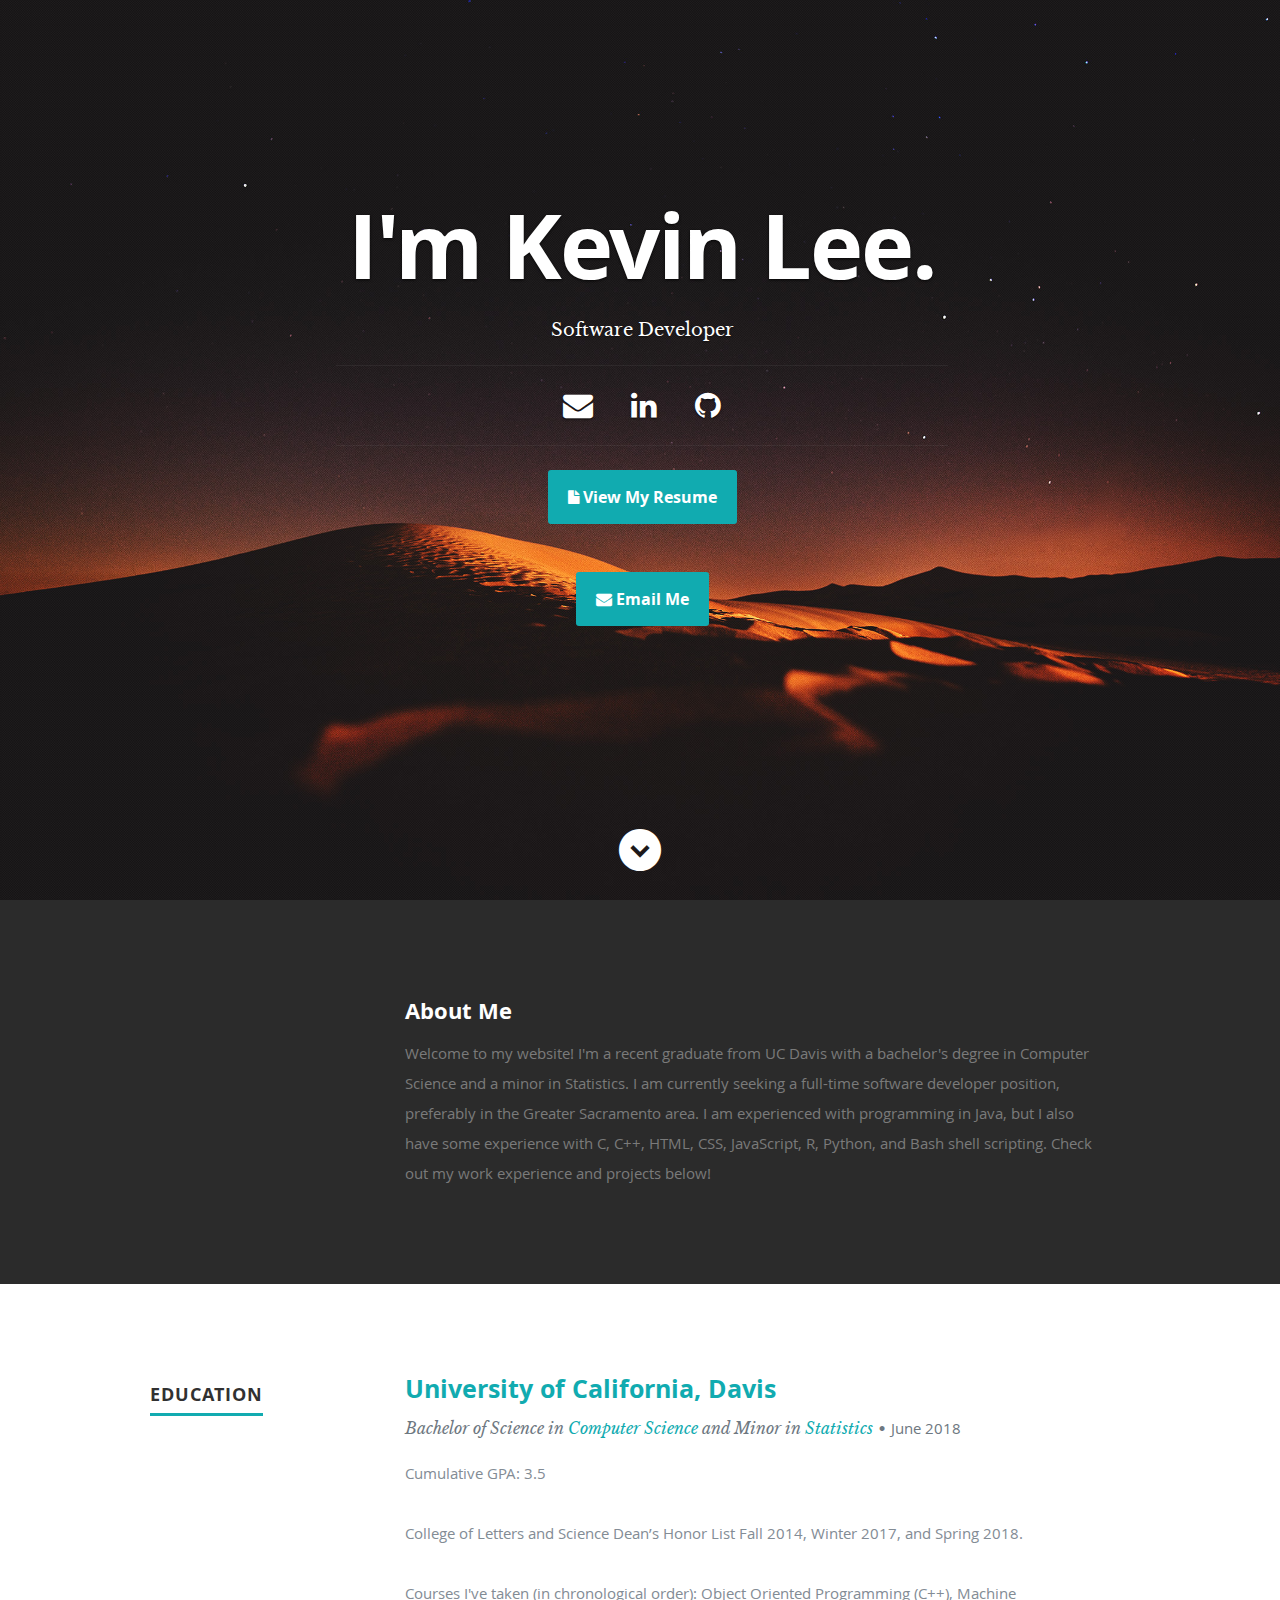
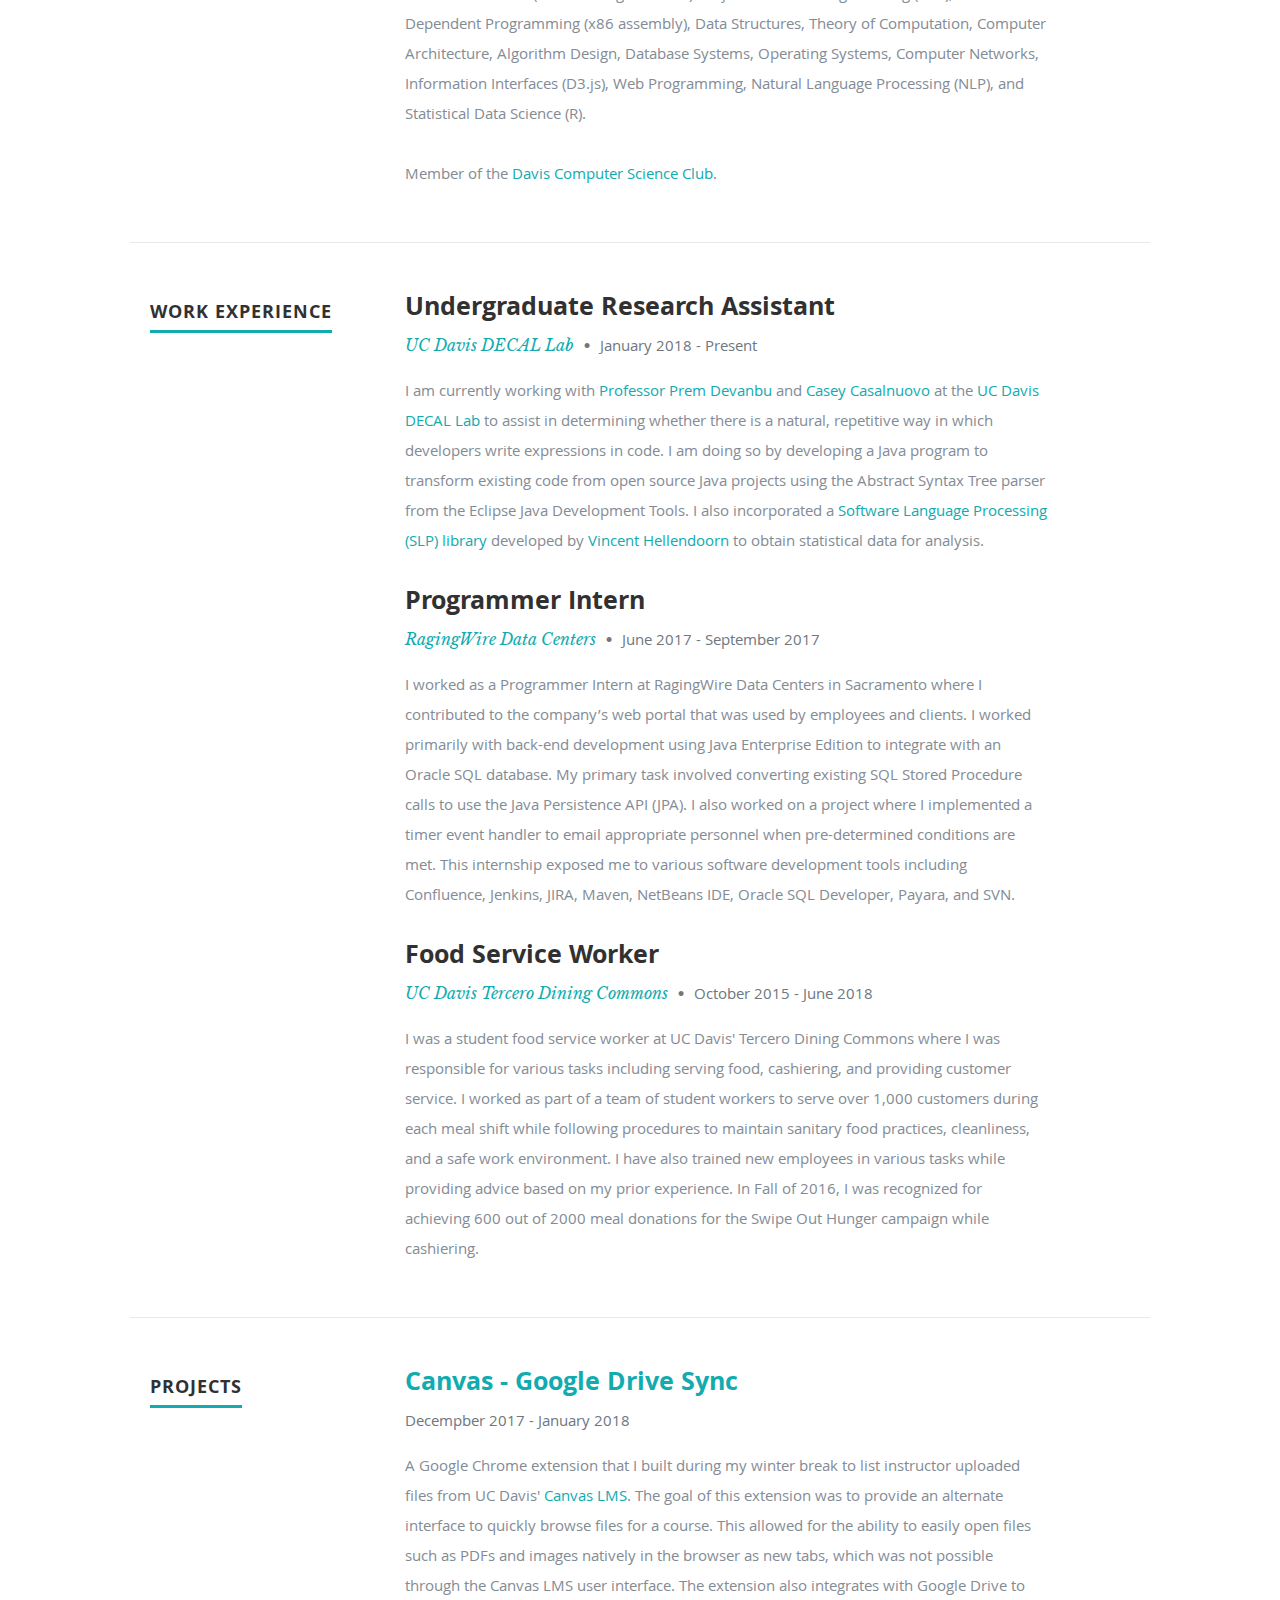
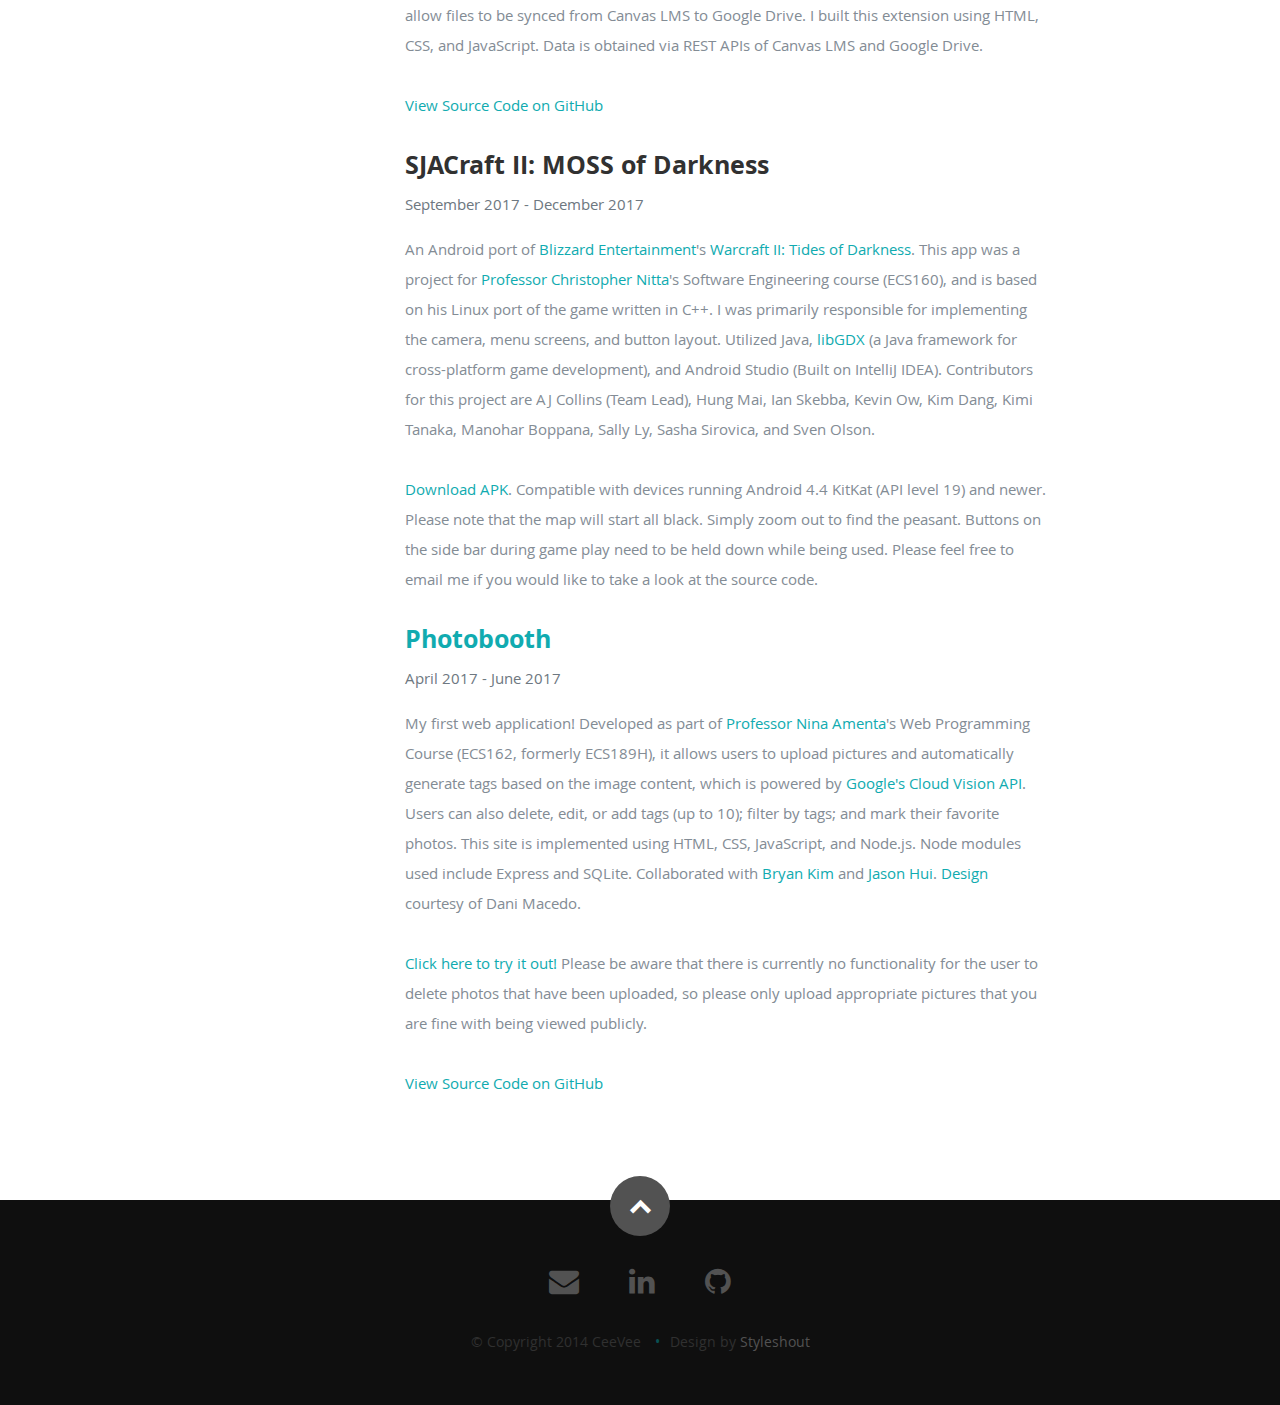
==== commit 312bcd05: "Add design and GitHub links for Photobooth project" ====
--- a/index.html
+++ b/index.html
@@ -131,7 +131,7 @@
 
                   <h3><a href="https://www.ucdavis.edu">University of California, Davis</a></h3>
                   <p class="info">Bachelor of Science in <a href="http://www.cs.ucdavis.edu/">Computer Science</a> and Minor in <a href="https://statistics.ucdavis.edu/">Statistics</a><span>&bull;</span><em class="date">June 2018</em></p>
-                  <p>Cumulative GPA: 3.586</p>
+                  <p>Cumulative GPA: 3.5</p>
                   <p>College of Letters and Science Dean’s Honor List Fall 2014, Winter 2017, and Spring 2018.</p>
                   <p>
                     Courses I've taken (in chronological order): Object Oriented Programming (C++), Machine Dependent Programming (x86 assembly), Data Structures, Theory of Computation, Computer Architecture, Algorithm Design, Database Systems, Operating Systems, Computer Networks, Information Interfaces (D3.js), Web Programming, Natural Language Processing (NLP), and Statistical Data Science (R).
@@ -286,12 +286,14 @@
                     This site is implemented using HTML, CSS, JavaScript, and Node.js.
                     Node modules used include Express and SQLite.
                     Collaborated with <a href="https://www.linkedin.com/in/bryan-kim-89800bb8">Bryan Kim</a> and <a href="https://www.linkedin.com/in/jason-hui-6a132099">Jason Hui</a>.
-                    Design courtesy of Dani Macedo.
+                    <a href="photobooth.pdf">Design</a> courtesy of Dani Macedo.
                   </p>
                   <p>
                     <a href="https://maythird.ddns.net/photobooth">Click here to try it out!</a>
                     Please be aware that there is currently no functionality for the user to delete photos that have been uploaded, so please only upload appropriate pictures that you are fine with being viewed publicly.
                   </p>
+                  <p><a href="https://github.com/kerbinlee/Photobooth">View Source Code on GitHub</a></p>
+
                </div>
 
             </div> <!-- item end -->
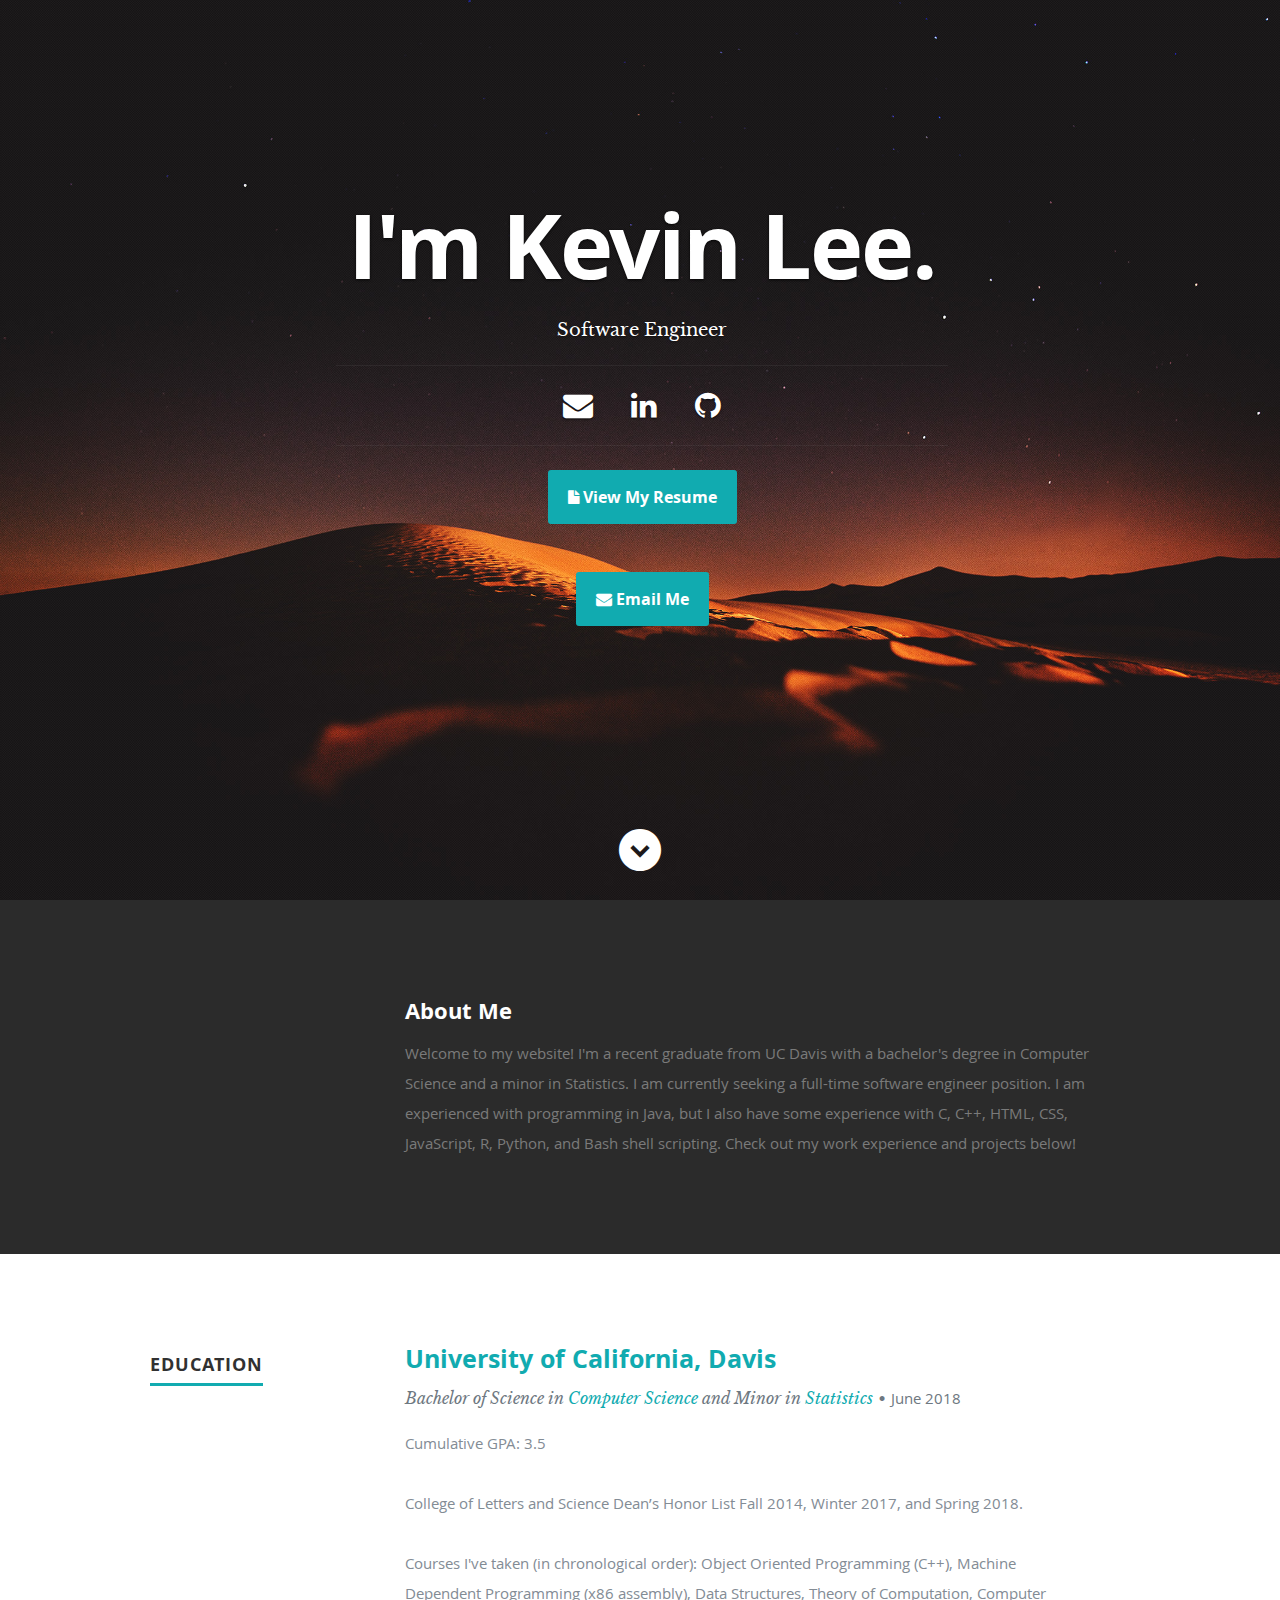
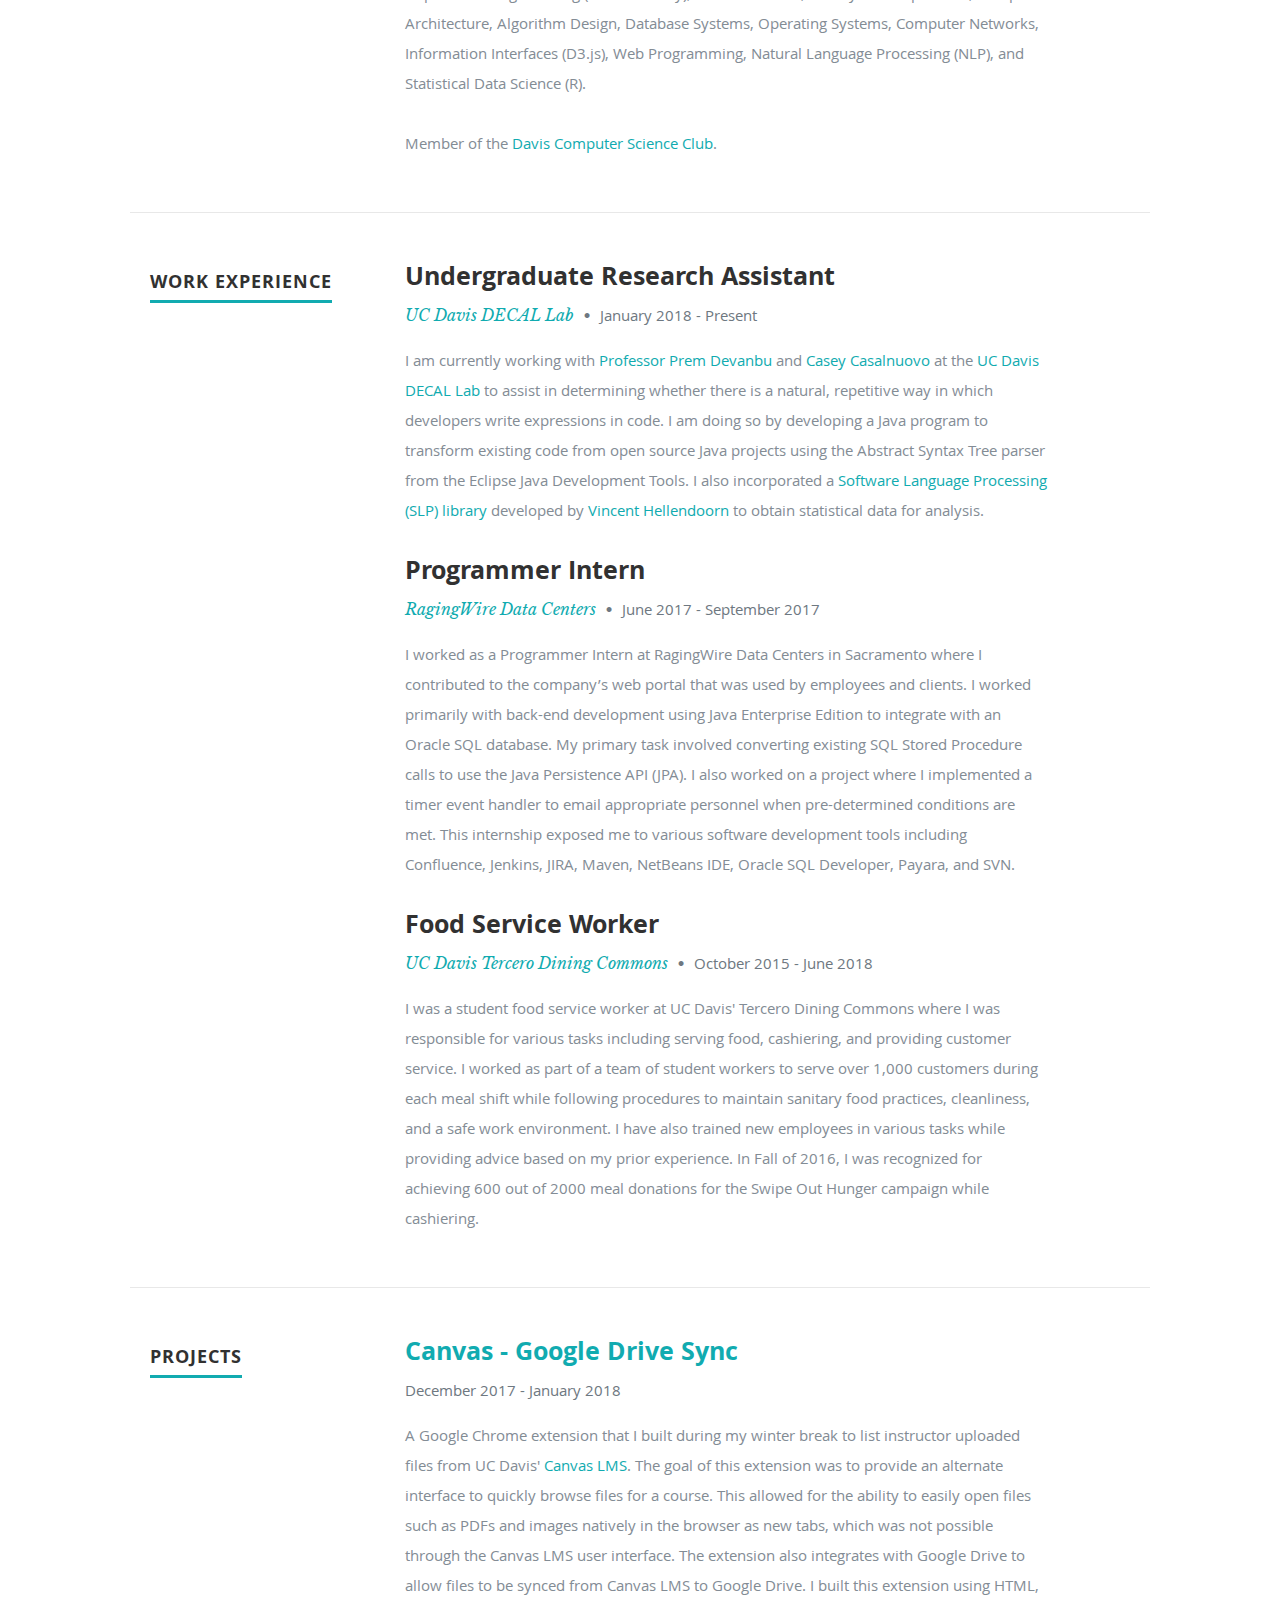
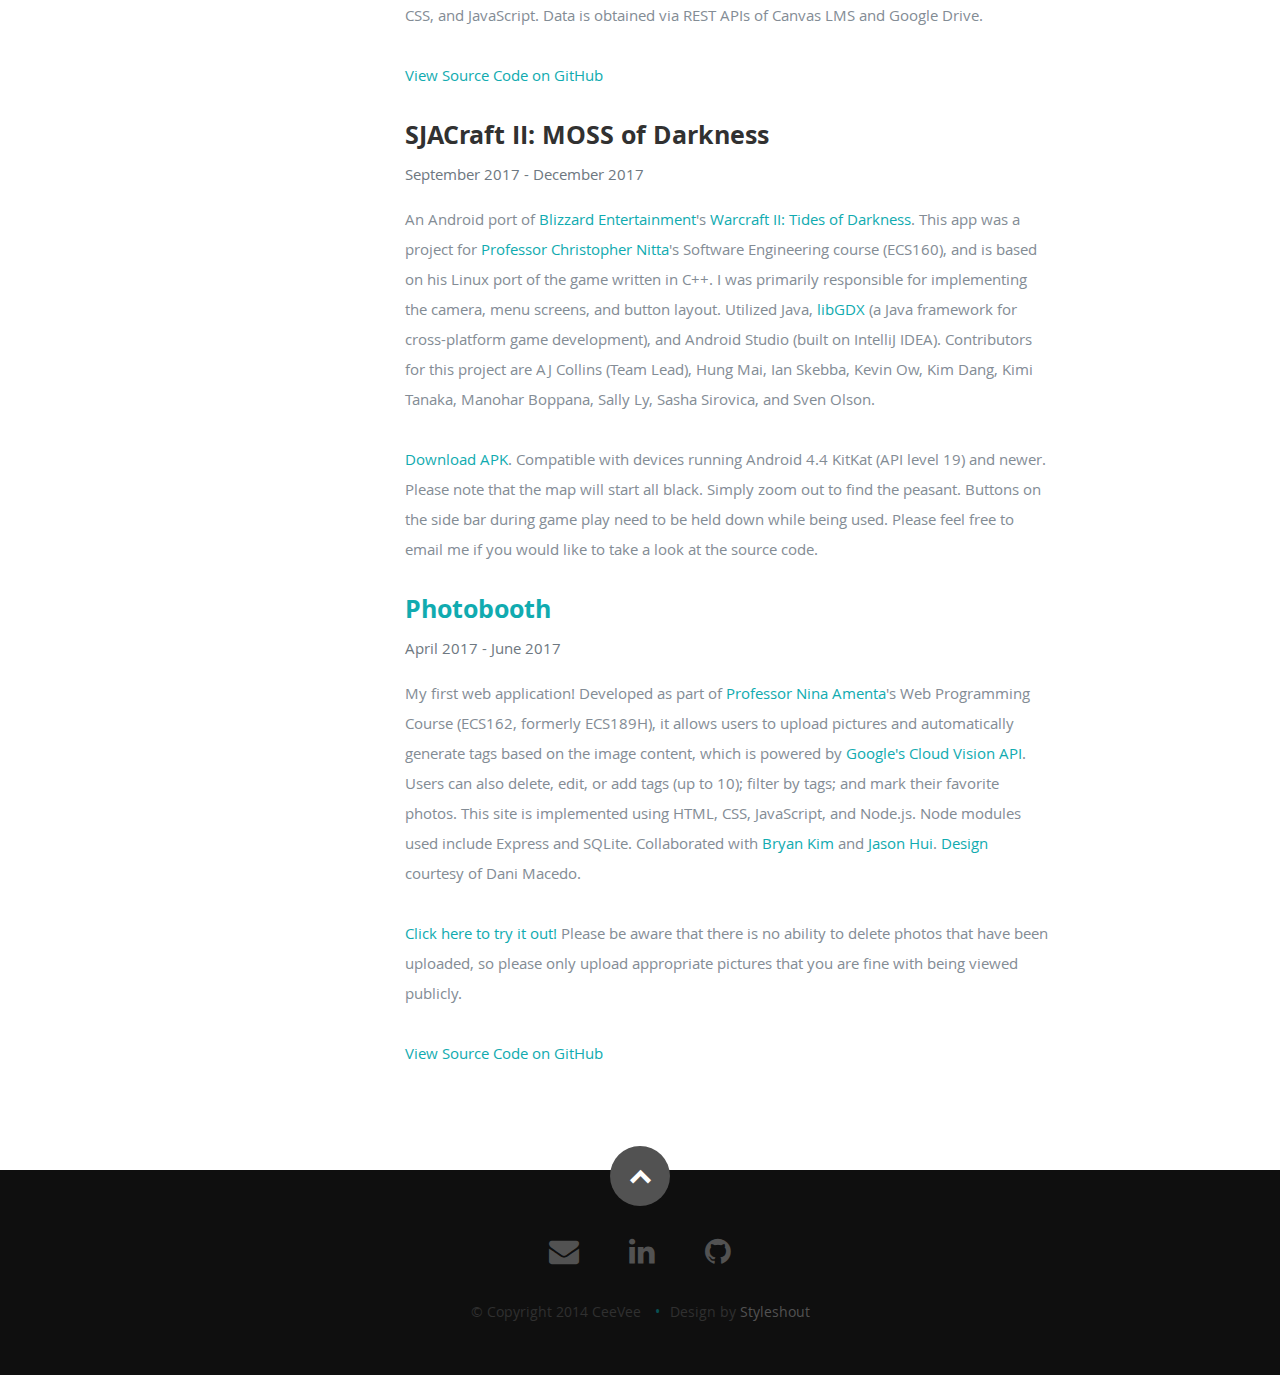
==== commit 9fc41059: "Minor edits and fixes" ====
--- a/index.html
+++ b/index.html
@@ -56,7 +56,7 @@
       <div class="row banner">
          <div class="banner-text">
             <h1 class="responsive-headline">I'm Kevin Lee.</h1>
-            <h3><span>Software Developer</span></h3>
+            <h3><span>Software Engineer</span></h3>
             <hr />
             <ul class="social">
                <li><a href="mailto:lee.kevin@yahoo.com"><i class="fa fa-envelope"></i></a></li>
@@ -99,7 +99,7 @@
             <p>
               Welcome to my website!
               I'm a recent graduate from UC Davis with a bachelor's degree in Computer Science and a minor in Statistics.
-              I am currently seeking a full-time software developer position, preferably in the Greater Sacramento area.
+              I am currently seeking a full-time software engineer position.
               I am experienced with programming in Java, but I also have some experience with C, C++, HTML, CSS, JavaScript, R, Python, and Bash shell scripting.
               Check out my work experience and projects below!
             </p>
@@ -229,7 +229,7 @@
                <div class="twelve columns">
 
                   <h3><a href="https://github.com/kerbinlee/CanvasDriveSync">Canvas - Google Drive Sync</a></h3>
-                  <p class="info"><em class="date">Decempber 2017 - January 2018</em></p>
+                  <p class="info"><em class="date">December 2017 - January 2018</em></p>
 
                   <p>
                   A Google Chrome extension that I built during my winter break to list instructor uploaded files from UC Davis' <a href="https://www.canvaslms.com/">Canvas LMS</a>.
@@ -256,7 +256,7 @@
                   An Android port of <a href="https://www.blizzard.com/">Blizzard Entertainment</a>'s <a href="http://us.blizzard.com/en-us/games/legacy/">Warcraft II: Tides of Darkness</a>.
                   This app was a project for <a href="https://csiflabs.cs.ucdavis.edu/~cjnitta/">Professor Christopher Nitta</a>'s Software Engineering course (ECS160), and is based on his Linux port of the game written in C++.
                   I was primarily responsible for implementing the camera, menu screens, and button layout.
-                  Utilized Java, <a href="https://libgdx.badlogicgames.com/">libGDX</a> (a Java framework for cross-platform game development), and Android Studio (Built on IntelliJ IDEA).
+                  Utilized Java, <a href="https://libgdx.badlogicgames.com/">libGDX</a> (a Java framework for cross-platform game development), and Android Studio (built on IntelliJ IDEA).
                   Contributors for this project are AJ Collins (Team Lead), Hung Mai, Ian Skebba, Kevin Ow, Kim Dang, Kimi Tanaka, Manohar Boppana, Sally Ly, Sasha Sirovica, and Sven Olson.
                   </p>
                   <p>
@@ -290,7 +290,7 @@
                   </p>
                   <p>
                     <a href="https://maythird.ddns.net/photobooth">Click here to try it out!</a>
-                    Please be aware that there is currently no functionality for the user to delete photos that have been uploaded, so please only upload appropriate pictures that you are fine with being viewed publicly.
+                    Please be aware that there is no ability to delete photos that have been uploaded, so please only upload appropriate pictures that you are fine with being viewed publicly.
                   </p>
                   <p><a href="https://github.com/kerbinlee/Photobooth">View Source Code on GitHub</a></p>
 
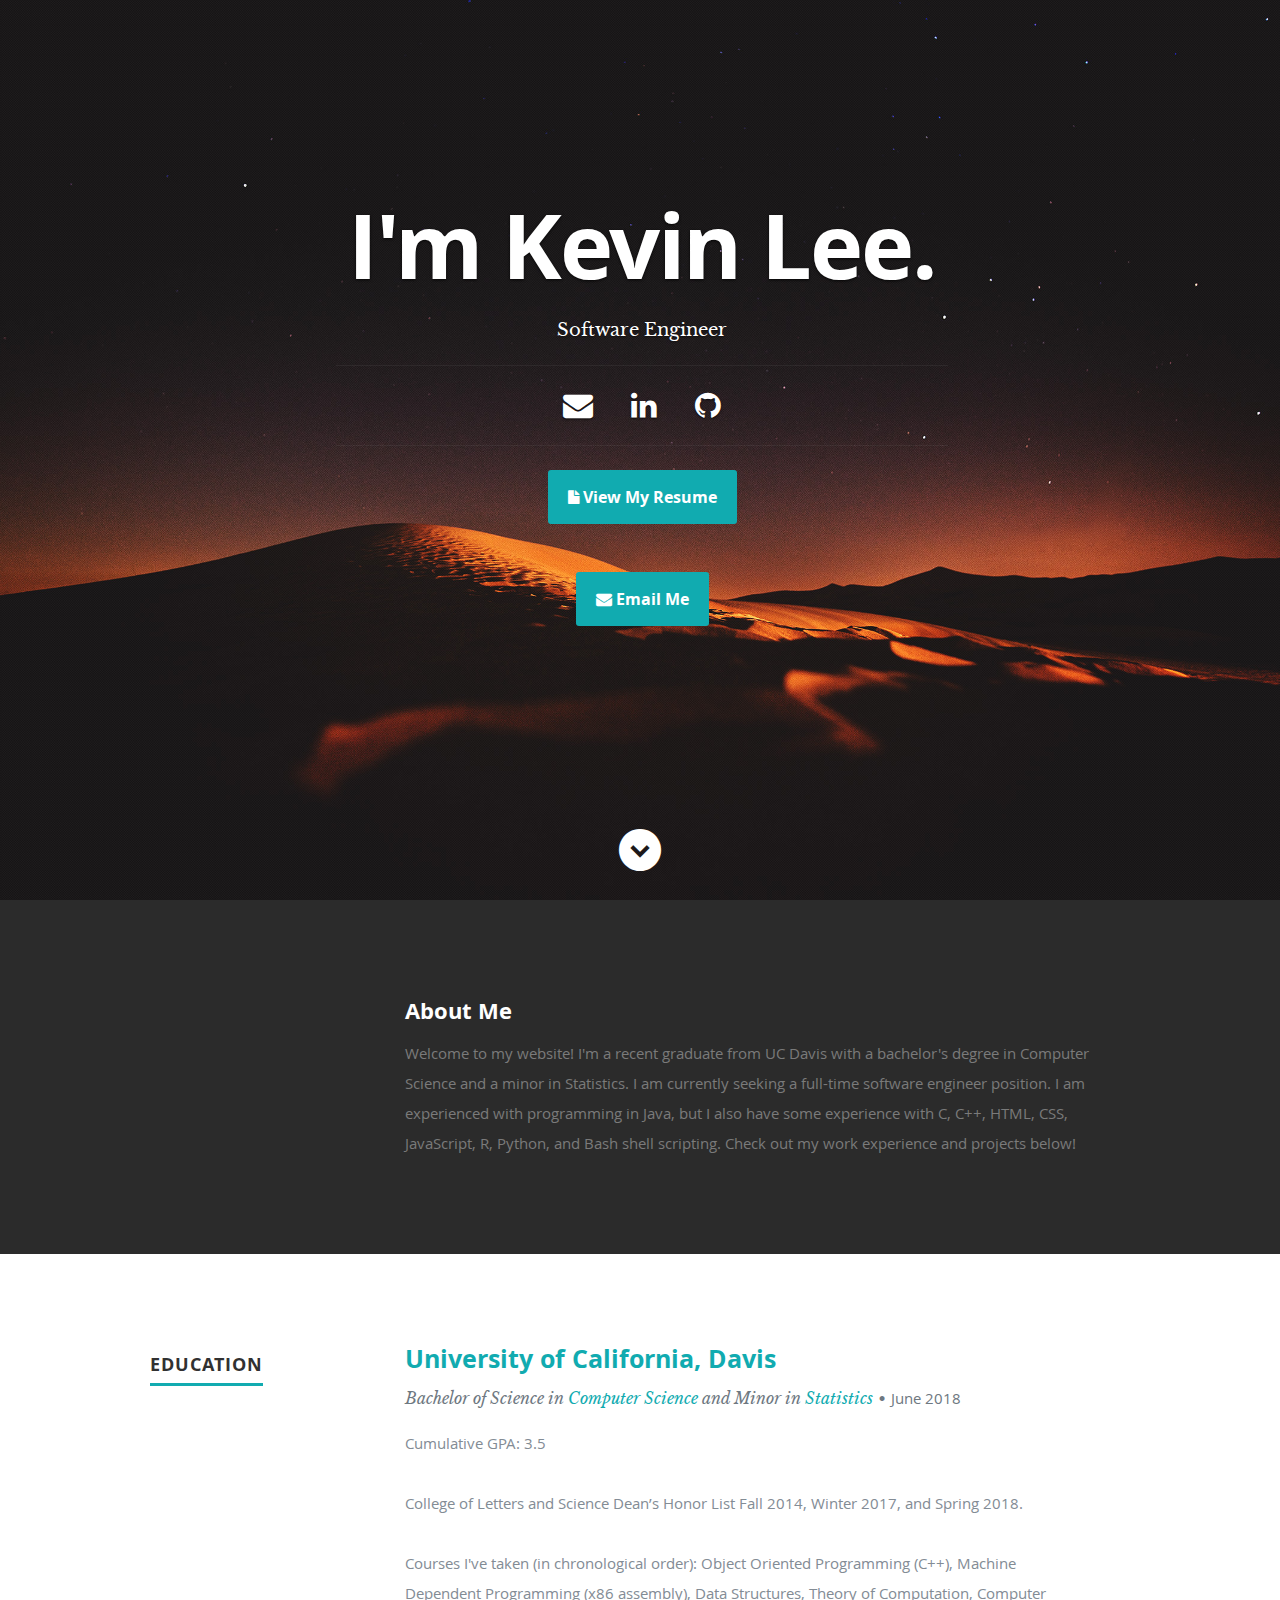
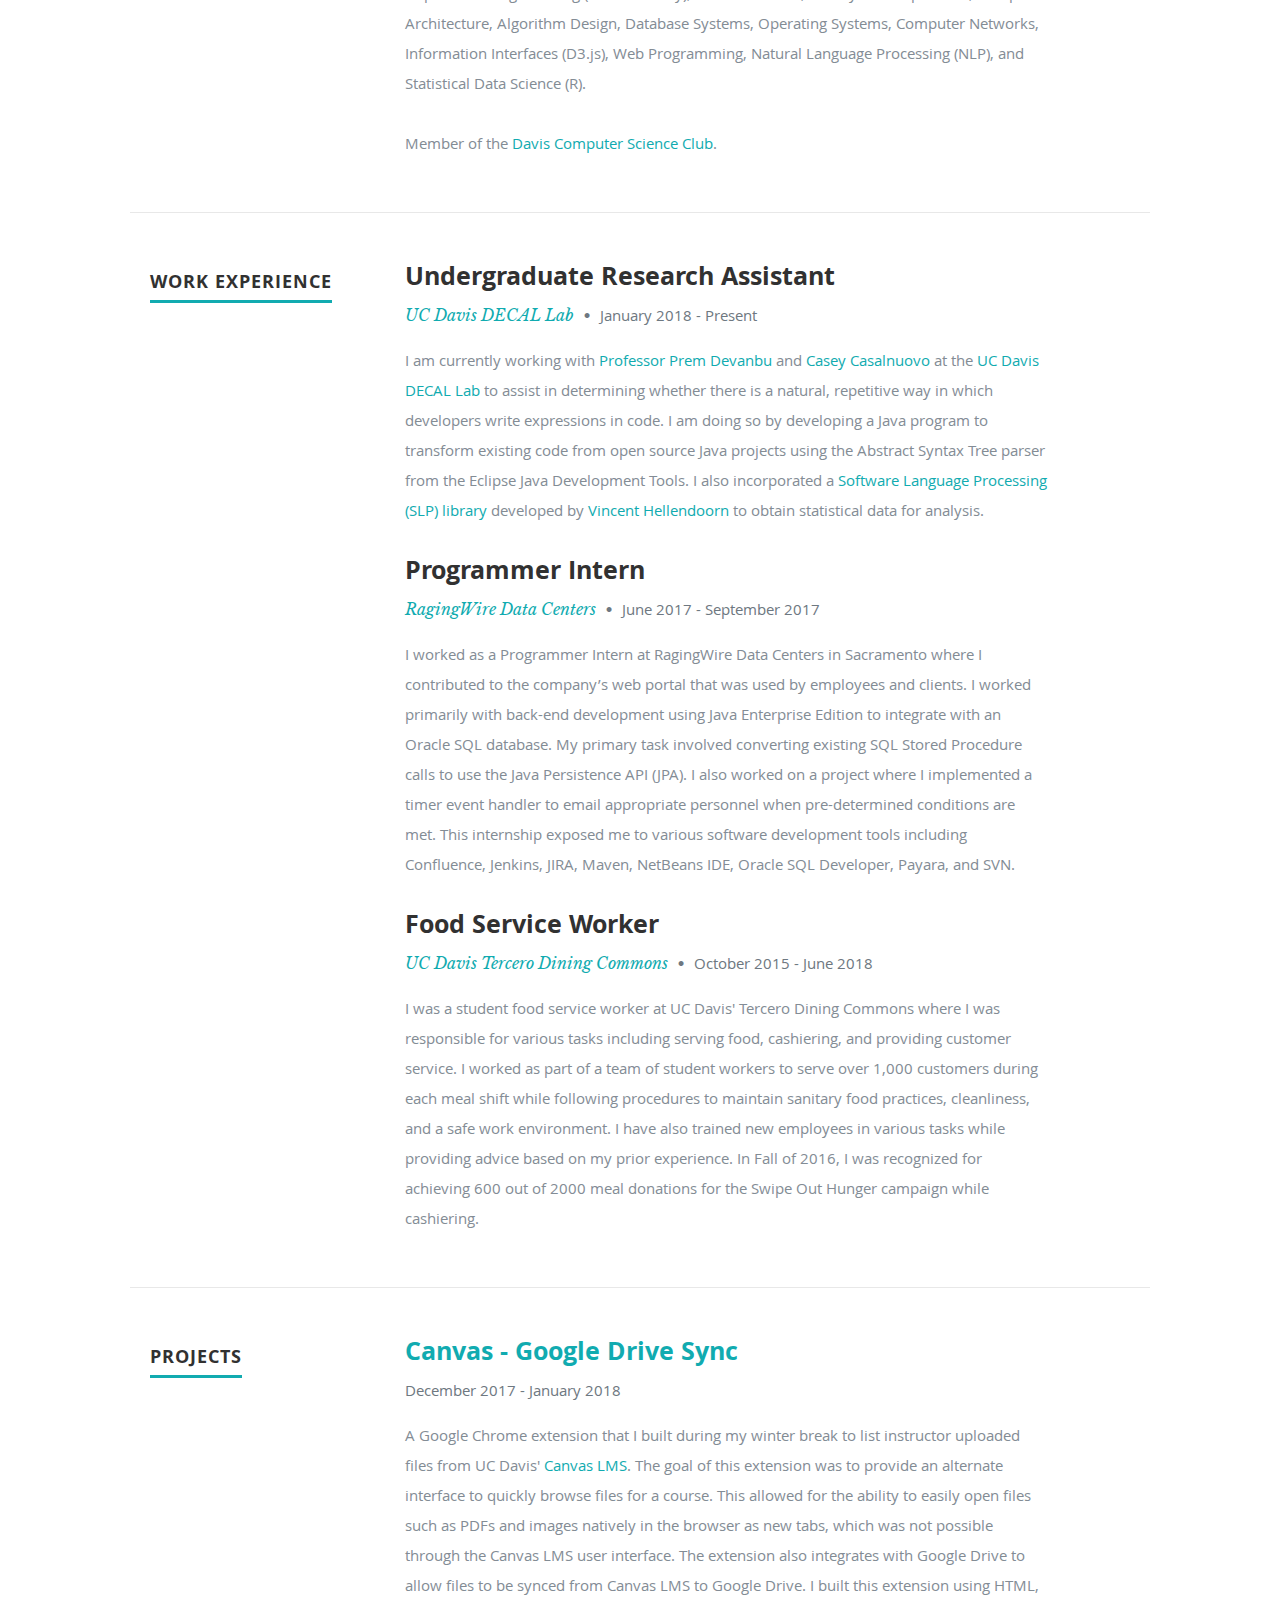
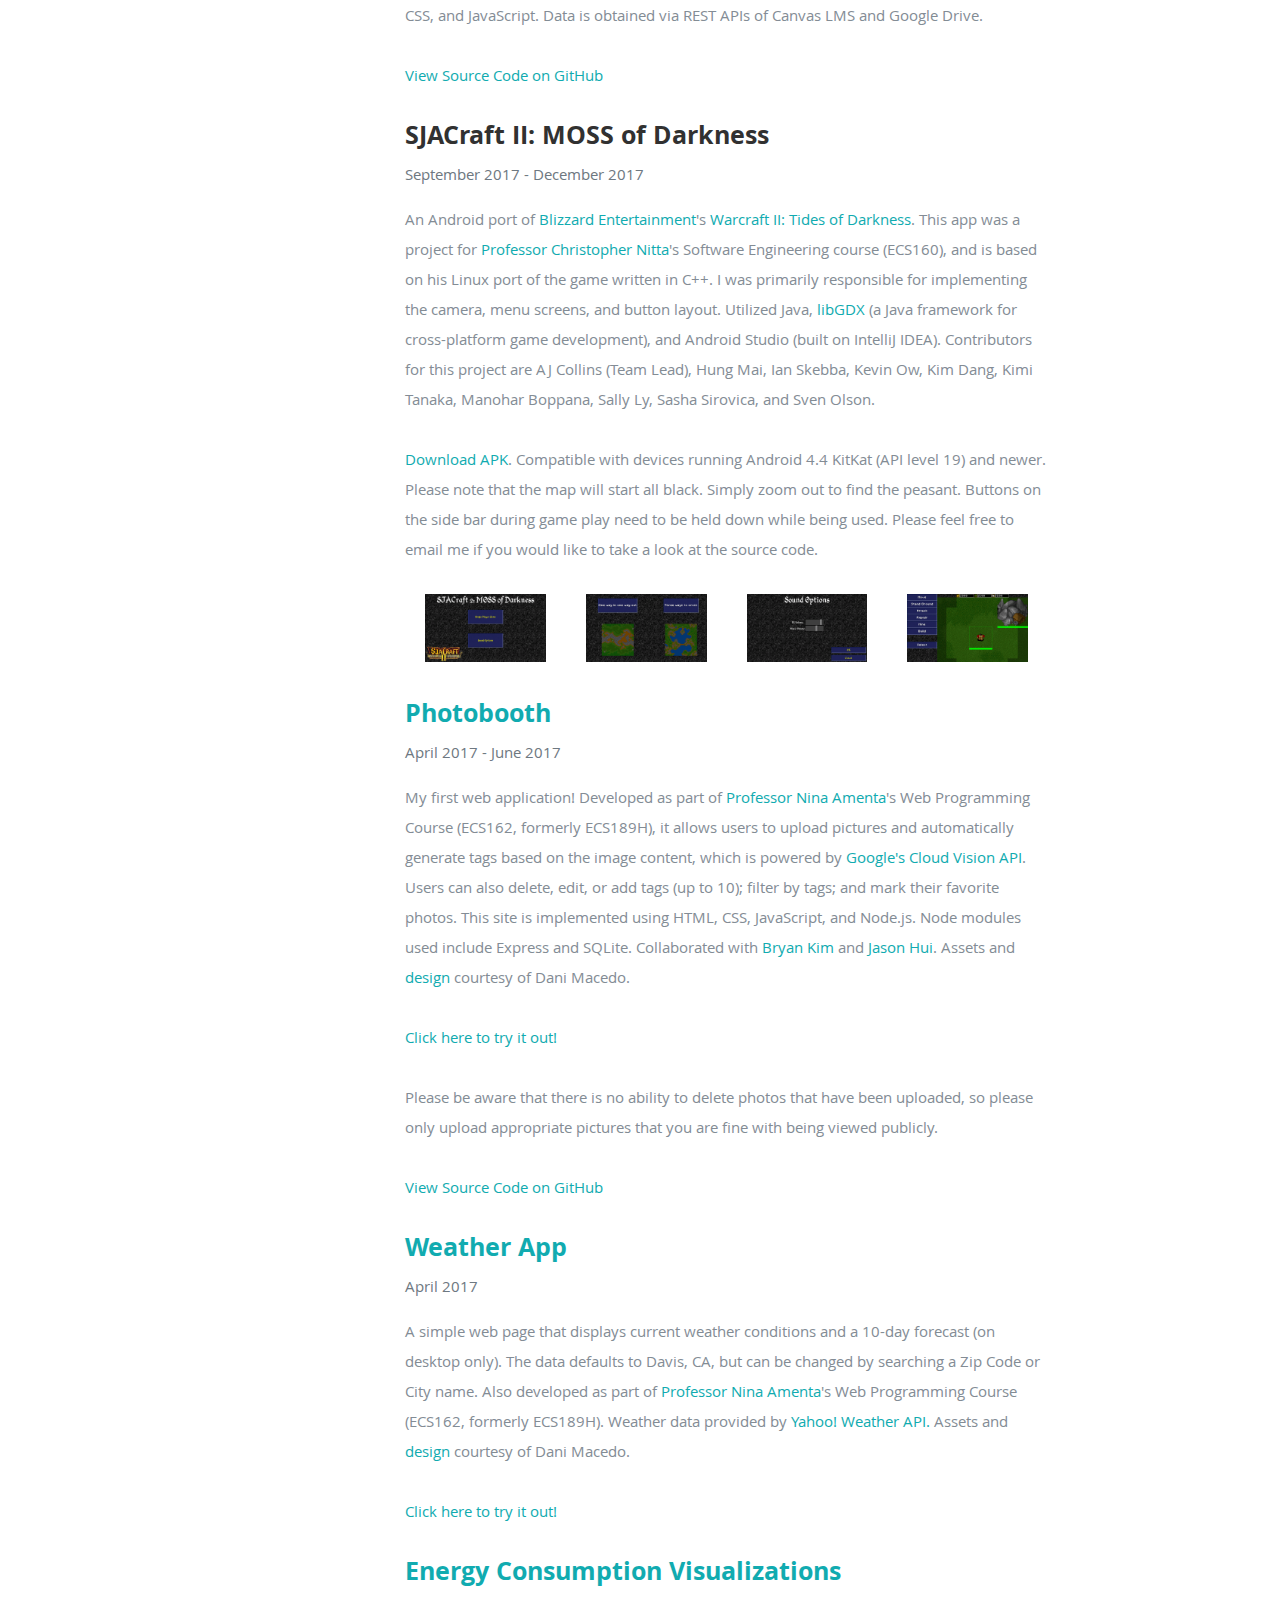
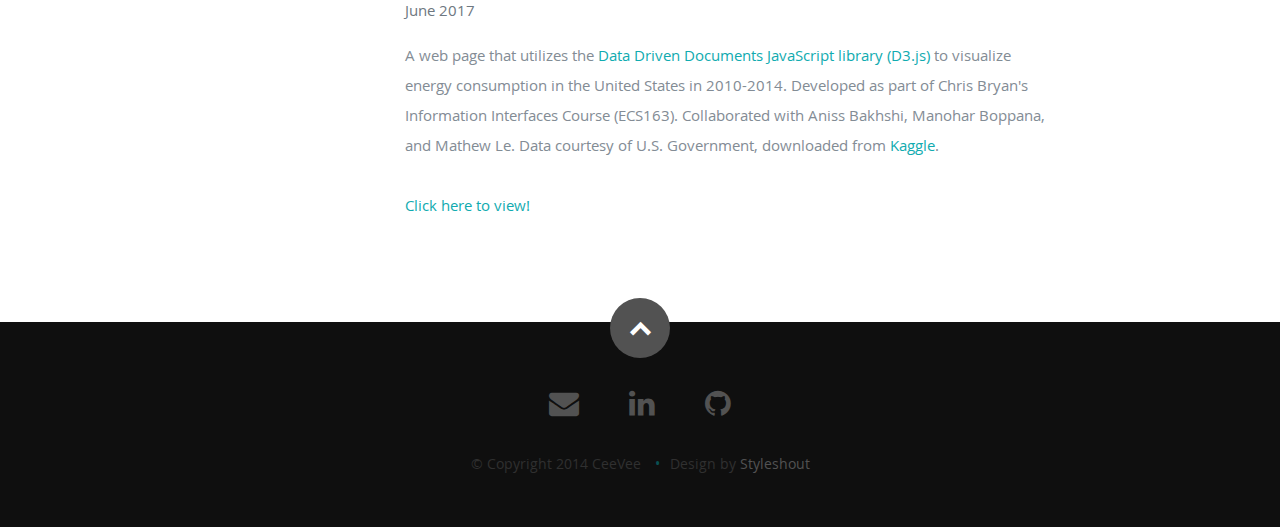
==== commit e71a6a91: "Add weather app and D3 projects" ====
--- a/index.html
+++ b/index.html
@@ -268,6 +268,146 @@
                     Please feel free to email me if you would like to take a look at the source code.
                   </p>
 
+                    <!-- portfolio-wrapper -->
+                    <div id="portfolio-wrapper" class="bgrid-quarters s-bgrid-thirds cf">
+
+                       <div class="columns portfolio-item">
+                          <div class="item-wrap">
+
+                             <a href="#modal-01" title="">
+                                <img alt="" src="images/portfolio/sjacraft/mainMenu.png">
+                                <div class="overlay">
+                                   <div class="portfolio-item-meta">
+                                          <h5>Main Menu</h5>
+                                      <p></p>
+                                       </div>
+                                </div>
+<!--                                <div class="link-icon"><i class="icon-plus"></i></div>-->
+                             </a>
+
+                          </div>
+                        </div> <!-- item end -->
+
+                      <div class="columns portfolio-item">
+                          <div class="item-wrap">
+
+                             <a href="#modal-02" title="">
+                                <img alt="" src="images/portfolio/sjacraft/mapMenu.png">
+                                <div class="overlay">
+                                   <div class="portfolio-item-meta">
+                                          <h5>Map Menu</h5>
+                                      <p></p>
+                                       </div>
+                                </div>
+<!--                                <div class="link-icon"><i class="icon-plus"></i></div>-->
+                             </a>
+
+                          </div>
+                        </div> <!-- item end -->
+                        
+                      <div class="columns portfolio-item">
+                          <div class="item-wrap">
+
+                             <a href="#modal-03" title="">
+                                <img alt="" src="images/portfolio/sjacraft/soundMenu.png">
+                                <div class="overlay">
+                                   <div class="portfolio-item-meta">
+                                          <h5>Sound Menu</h5>
+                                      <p></p>
+                                       </div>
+                                </div>
+<!--                                <div class="link-icon"><i class="icon-plus"></i></div>-->
+                             </a>
+
+                          </div>
+                        </div> <!-- item end -->
+                        
+                      <div class="columns portfolio-item">
+                          <div class="item-wrap">
+
+                             <a href="#modal-04" title="">
+                                <img alt="" src="images/portfolio/sjacraft/gameplay.png">
+                                <div class="overlay">
+                                   <div class="portfolio-item-meta">
+                                          <h5>Gameplay</h5>
+                                      <p></p>
+                                       </div>
+                                </div>
+<!--                                <div class="link-icon"><i class="icon-plus"></i></div>-->
+                             </a>
+
+                          </div>
+                        </div> <!-- item end -->
+                        
+                    </div> <!-- portfolio-wrapper end -->
+                   
+                     <!-- Modal Popup
+                      --------------------------------------------------------------- -->
+
+                     <div id="modal-01" class="popup-modal mfp-hide">
+
+                          <img class="scale-with-grid" src="images/portfolio/sjacraft/mainMenu.png" alt="" />
+
+                          <div class="description-box">
+                              <h4>Main Menu</h4>
+<!--                              <p></p>-->
+<!--                           <span class="categories"><i class="fa fa-tag"></i></span>-->
+                          </div>
+
+                        <div class="link-box">
+                             <a class="popup-modal-dismiss">Close</a>
+                        </div>
+
+                      </div><!-- modal-01 End -->
+
+                     <div id="modal-02" class="popup-modal mfp-hide">
+
+                          <img class="scale-with-grid" src="images/portfolio/sjacraft/mapMenu.png" alt="" />
+
+                          <div class="description-box">
+                              <h4>Map Menu</h4>
+<!--                              <p></p>-->
+<!--                           <span class="categories"><i class="fa fa-tag"></i></span>-->
+                          </div>
+
+                        <div class="link-box">
+                             <a class="popup-modal-dismiss">Close</a>
+                        </div>
+
+                      </div><!-- modal-03 End -->
+                   
+                     <div id="modal-03" class="popup-modal mfp-hide">
+
+                          <img class="scale-with-grid" src="images/portfolio/sjacraft/soundMenu.png" alt="" />
+
+                          <div class="description-box">
+                              <h4>Sound Menu</h4>
+<!--                              <p></p>-->
+<!--                           <span class="categories"><i class="fa fa-tag"></i></span>-->
+                          </div>
+
+                        <div class="link-box">
+                             <a class="popup-modal-dismiss">Close</a>
+                        </div>
+
+                      </div><!-- modal-03 End -->
+                   
+                     <div id="modal-04" class="popup-modal mfp-hide">
+
+                          <img class="scale-with-grid" src="images/portfolio/sjacraft/gameplay.png" alt="" />
+
+                          <div class="description-box">
+                              <h4>Gameplay</h4>
+<!--                              <p></p>-->
+<!--                           <span class="categories"><i class="fa fa-tag"></i></span>-->
+                          </div>
+
+                        <div class="link-box">
+                             <a class="popup-modal-dismiss">Close</a>
+                        </div>
+
+                      </div><!-- modal-04 End -->
+
                </div>
 
             </div> <!-- item end -->
@@ -286,13 +426,60 @@
                     This site is implemented using HTML, CSS, JavaScript, and Node.js.
                     Node modules used include Express and SQLite.
                     Collaborated with <a href="https://www.linkedin.com/in/bryan-kim-89800bb8">Bryan Kim</a> and <a href="https://www.linkedin.com/in/jason-hui-6a132099">Jason Hui</a>.
-                    <a href="photobooth.pdf">Design</a> courtesy of Dani Macedo.
+                    Assets and <a href="photobooth.pdf">design</a> courtesy of Dani Macedo.
                   </p>
                   <p>
                     <a href="https://maythird.ddns.net/photobooth">Click here to try it out!</a>
+                  </p>
+                  <p>
                     Please be aware that there is no ability to delete photos that have been uploaded, so please only upload appropriate pictures that you are fine with being viewed publicly.
                   </p>
                   <p><a href="https://github.com/kerbinlee/Photobooth">View Source Code on GitHub</a></p>
+
+               </div>
+
+            </div> <!-- item end -->
+             
+            <div class="row item">
+
+               <div class="twelve columns">
+
+                  <h3><a href="weatherApp/">Weather App</a></h3>
+                  <p class="info"><em class="date">April 2017</em></p>
+
+                  <p>
+                    A simple web page that displays current weather conditions and a 10-day forecast (on desktop only).
+                    The data defaults to Davis, CA, but can be changed by searching a Zip Code or City name.
+                    Also developed as part of <a href="http://web.cs.ucdavis.edu/~amenta/">Professor Nina Amenta</a>'s Web Programming Course (ECS162, formerly ECS189H).
+                    Weather data provided by <a href="https://developer.yahoo.com/weather/">Yahoo! Weather API.</a>
+                    Assets and <a href="weatherApp/WeatherAppDesignSimplified.pdf">design</a> courtesy of Dani Macedo.
+                  </p>
+                  <p>
+                    <a href="weatherApp/">Click here to try it out!</a>
+                  </p>
+<!--                  <p><a href="https://github.com/kerbinlee/">View Source Code on GitHub</a></p>-->
+
+               </div>
+                
+            </div> <!-- item end -->
+
+            <div class="row item">
+
+               <div class="twelve columns">
+
+                  <h3><a href="https://maythird.ddns.net/d3project/">Energy Consumption Visualizations</a></h3>
+                  <p class="info"><em class="date">June 2017</em></p>
+
+                  <p>
+                    A web page that utilizes the <a href="https://d3js.org/">Data Driven Documents JavaScript library (D3.js)</a> to visualize energy consumption in the United States in 2010-2014.
+                    Developed as part of Chris Bryan's Information Interfaces Course (ECS163).
+                    Collaborated with Aniss Bakhshi, Manohar Boppana, and Mathew Le.
+                    Data courtesy of U.S. Government, downloaded from <a href="https://www.kaggle.com/lislejoem/us_energy_census_gdp_10-14/home">Kaggle</a>.
+                  </p>
+                  <p>
+                    <a href="https://maythird.ddns.net/d3project/">Click here to view!</a>
+                  </p>
+<!--                  <p><a href="https://github.com/kerbinlee/">View Source Code on GitHub</a></p>-->
 
                </div>
 
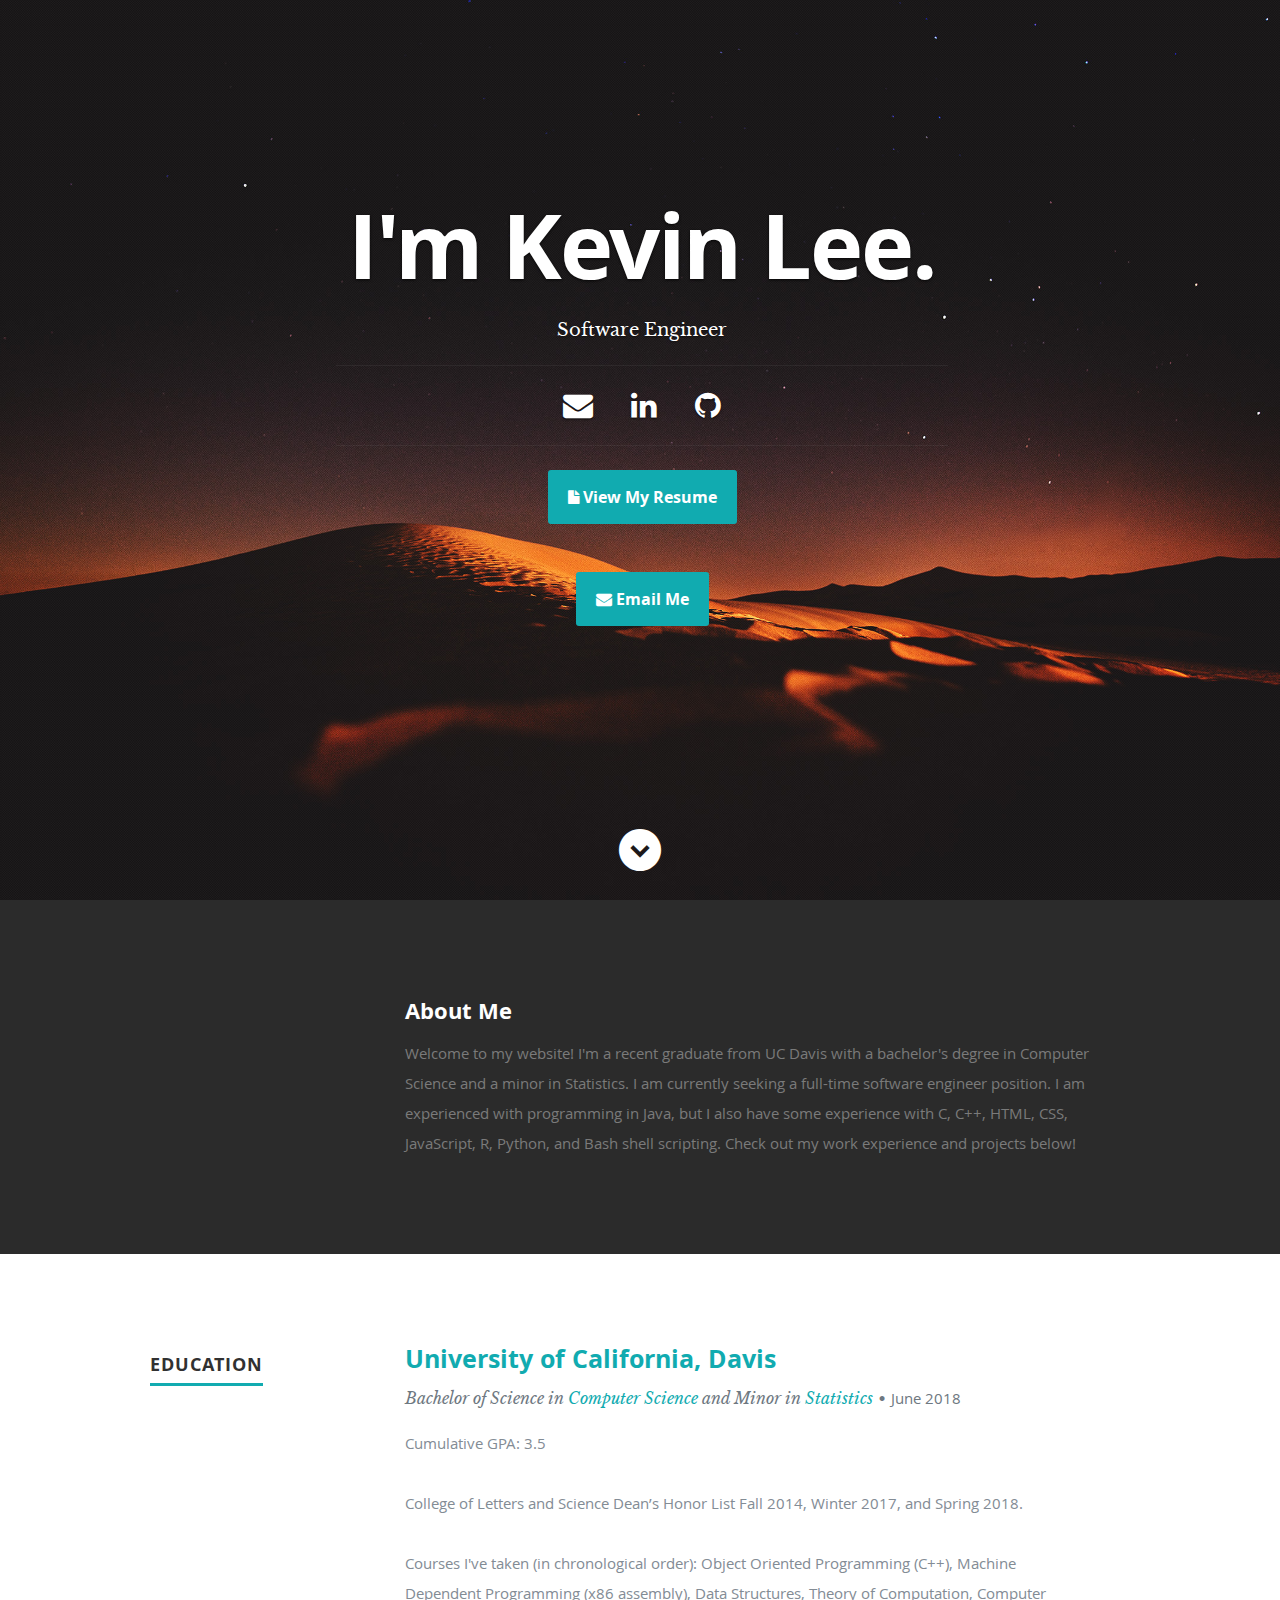
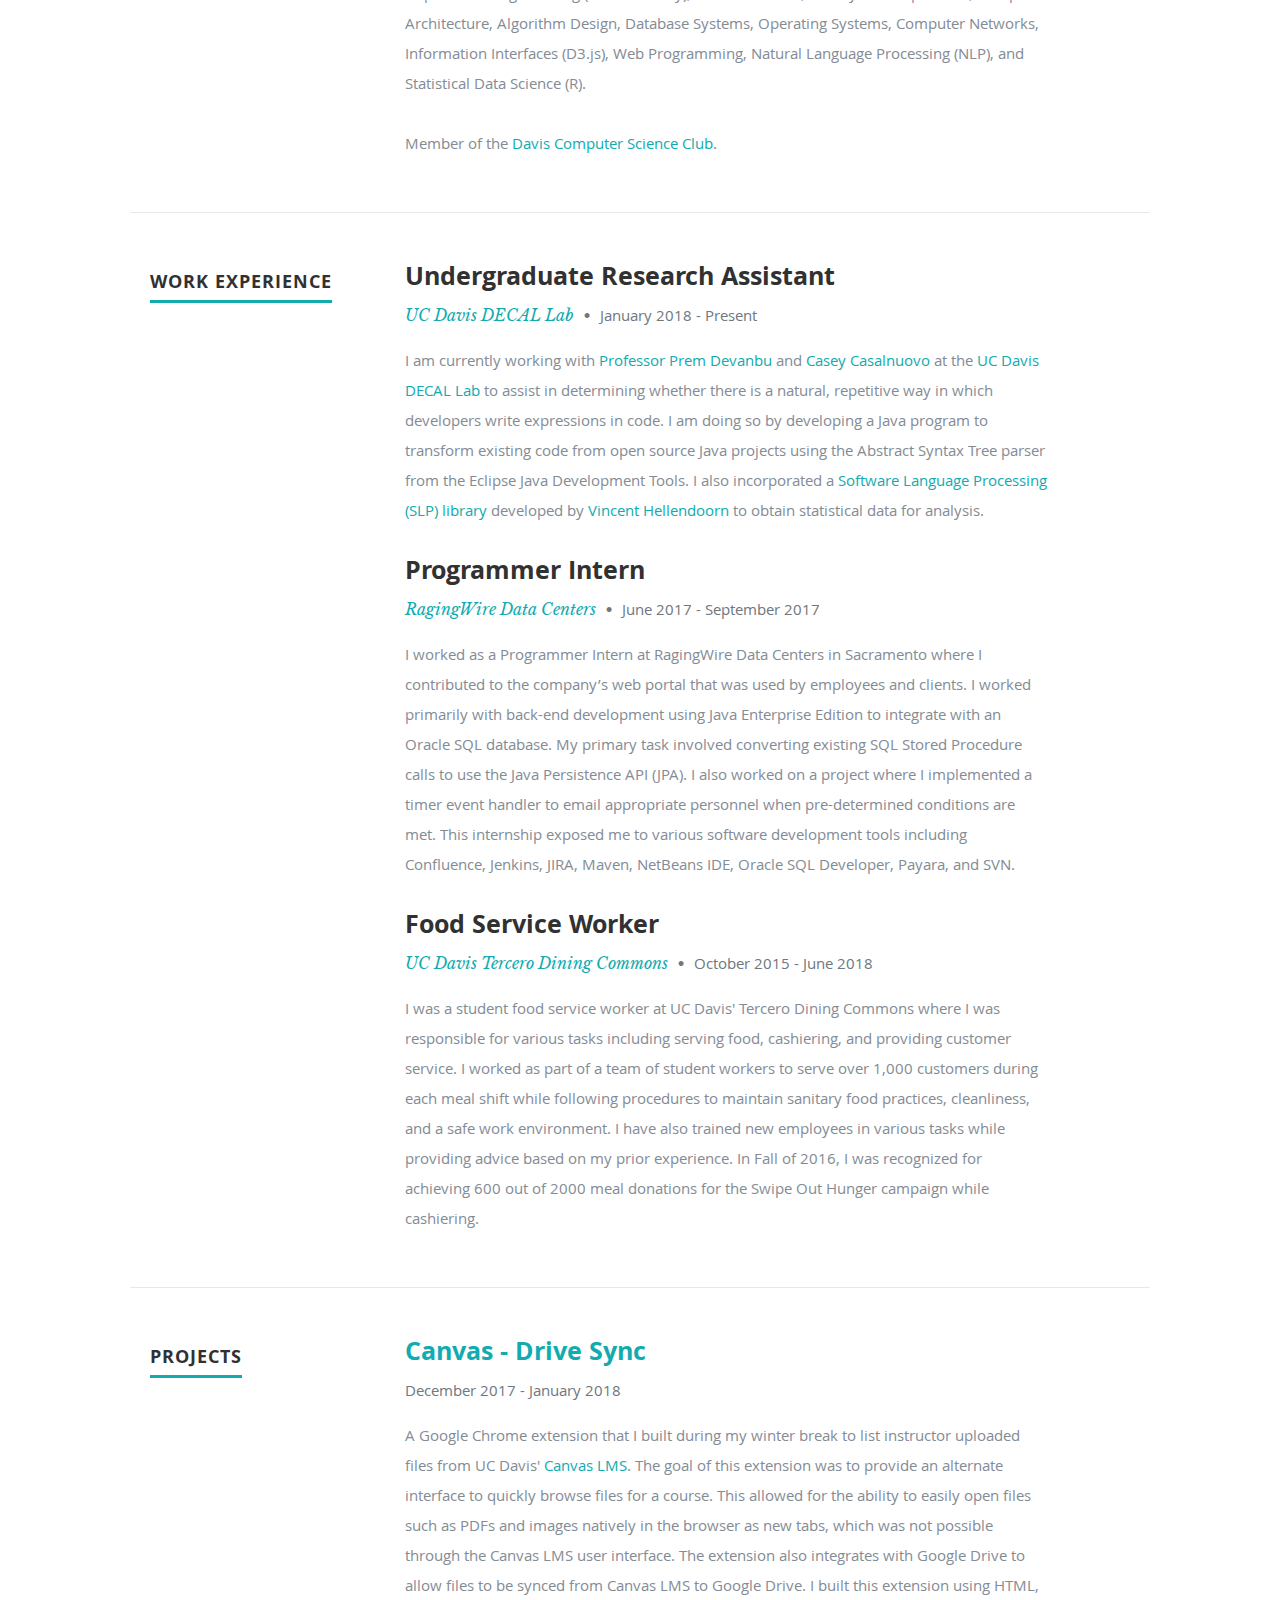
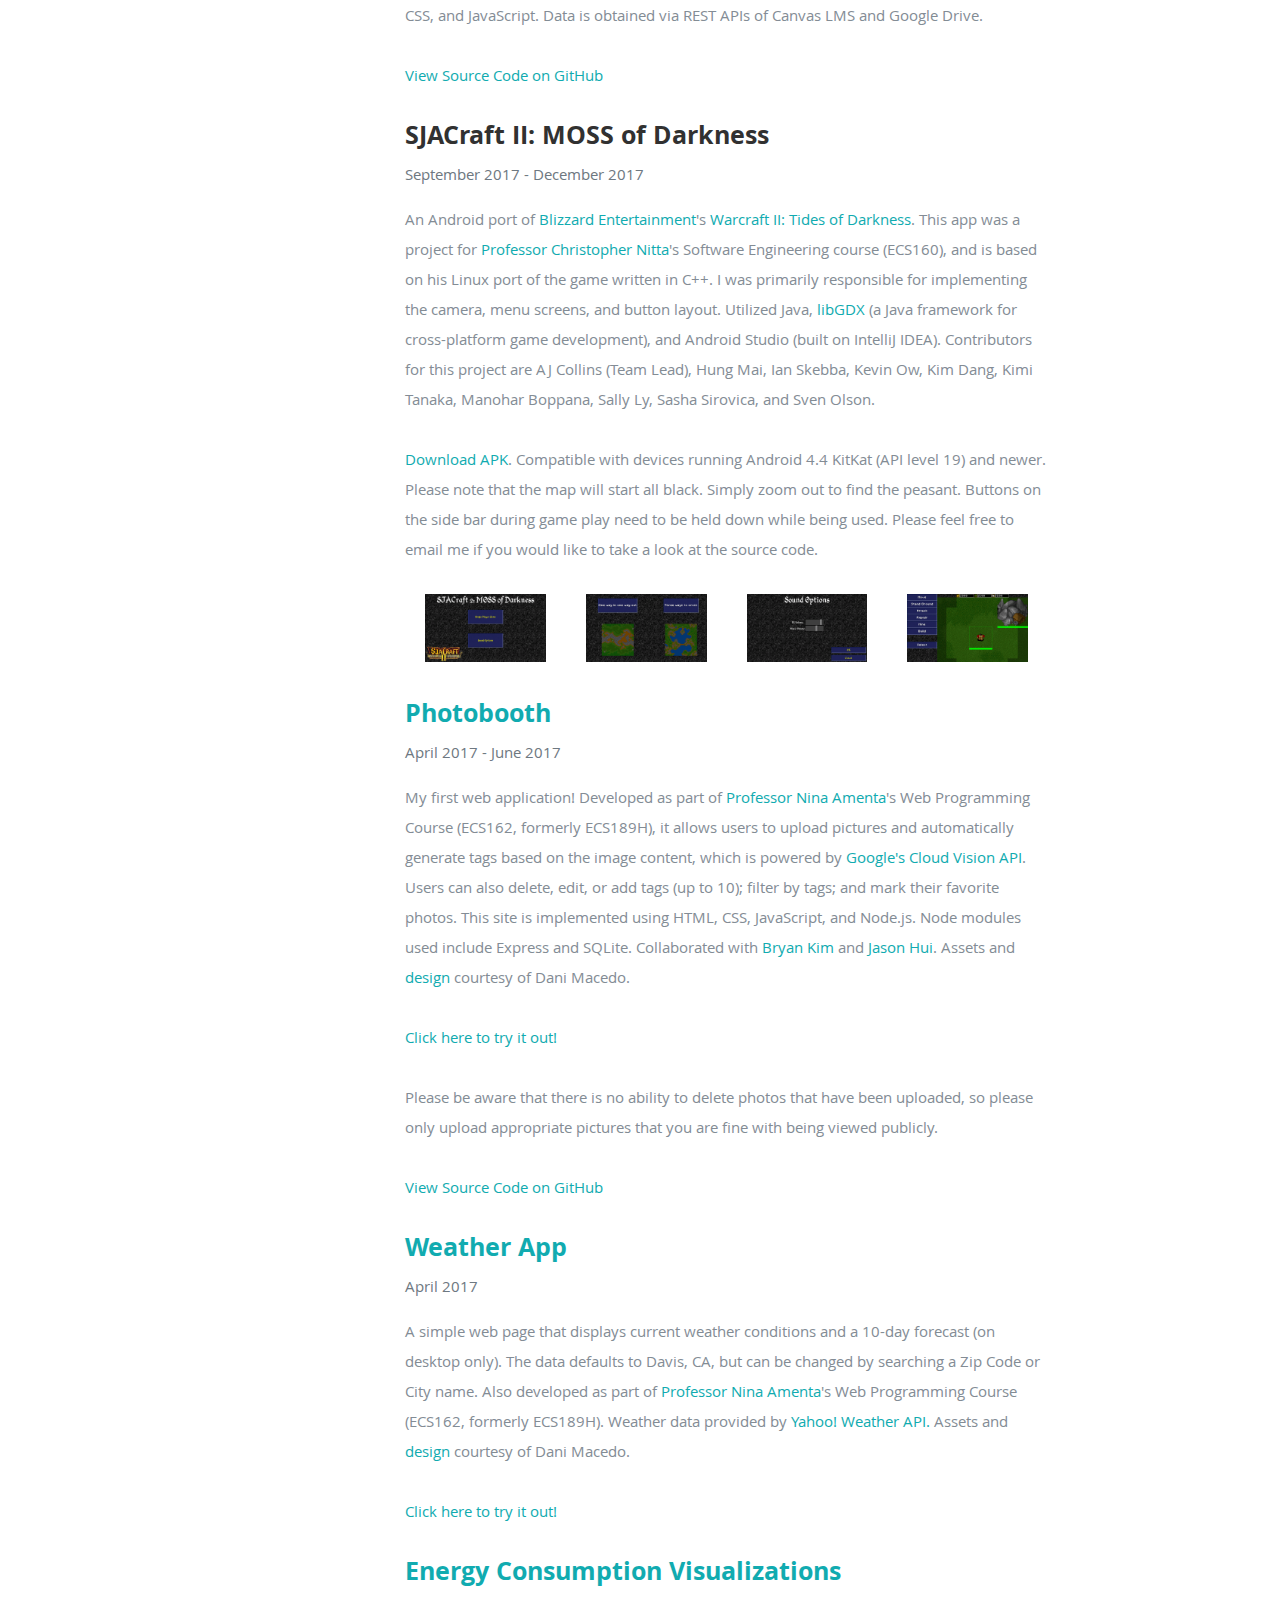
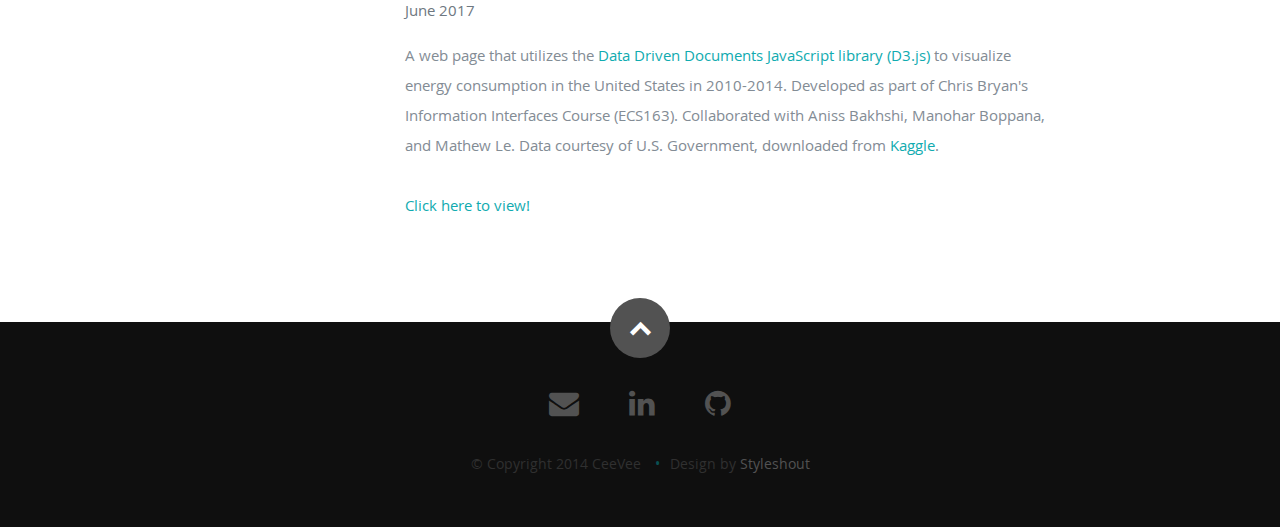
==== commit 8bee449f: "Correct Canvas Drive Sync project name" ====
--- a/index.html
+++ b/index.html
@@ -228,7 +228,7 @@
 
                <div class="twelve columns">
 
-                  <h3><a href="https://github.com/kerbinlee/CanvasDriveSync">Canvas - Google Drive Sync</a></h3>
+                  <h3><a href="https://github.com/kerbinlee/CanvasDriveSync">Canvas - Drive Sync</a></h3>
                   <p class="info"><em class="date">December 2017 - January 2018</em></p>
 
                   <p>
@@ -304,7 +304,7 @@
 
                           </div>
                         </div> <!-- item end -->
-                        
+
                       <div class="columns portfolio-item">
                           <div class="item-wrap">
 
@@ -321,7 +321,7 @@
 
                           </div>
                         </div> <!-- item end -->
-                        
+
                       <div class="columns portfolio-item">
                           <div class="item-wrap">
 
@@ -338,9 +338,9 @@
 
                           </div>
                         </div> <!-- item end -->
-                        
+
                     </div> <!-- portfolio-wrapper end -->
-                   
+
                      <!-- Modal Popup
                       --------------------------------------------------------------- -->
 
@@ -375,7 +375,7 @@
                         </div>
 
                       </div><!-- modal-03 End -->
-                   
+
                      <div id="modal-03" class="popup-modal mfp-hide">
 
                           <img class="scale-with-grid" src="images/portfolio/sjacraft/soundMenu.png" alt="" />
@@ -391,7 +391,7 @@
                         </div>
 
                       </div><!-- modal-03 End -->
-                   
+
                      <div id="modal-04" class="popup-modal mfp-hide">
 
                           <img class="scale-with-grid" src="images/portfolio/sjacraft/gameplay.png" alt="" />
@@ -439,7 +439,7 @@
                </div>
 
             </div> <!-- item end -->
-             
+
             <div class="row item">
 
                <div class="twelve columns">
@@ -460,7 +460,7 @@
 <!--                  <p><a href="https://github.com/kerbinlee/">View Source Code on GitHub</a></p>-->
 
                </div>
-                
+
             </div> <!-- item end -->
 
             <div class="row item">
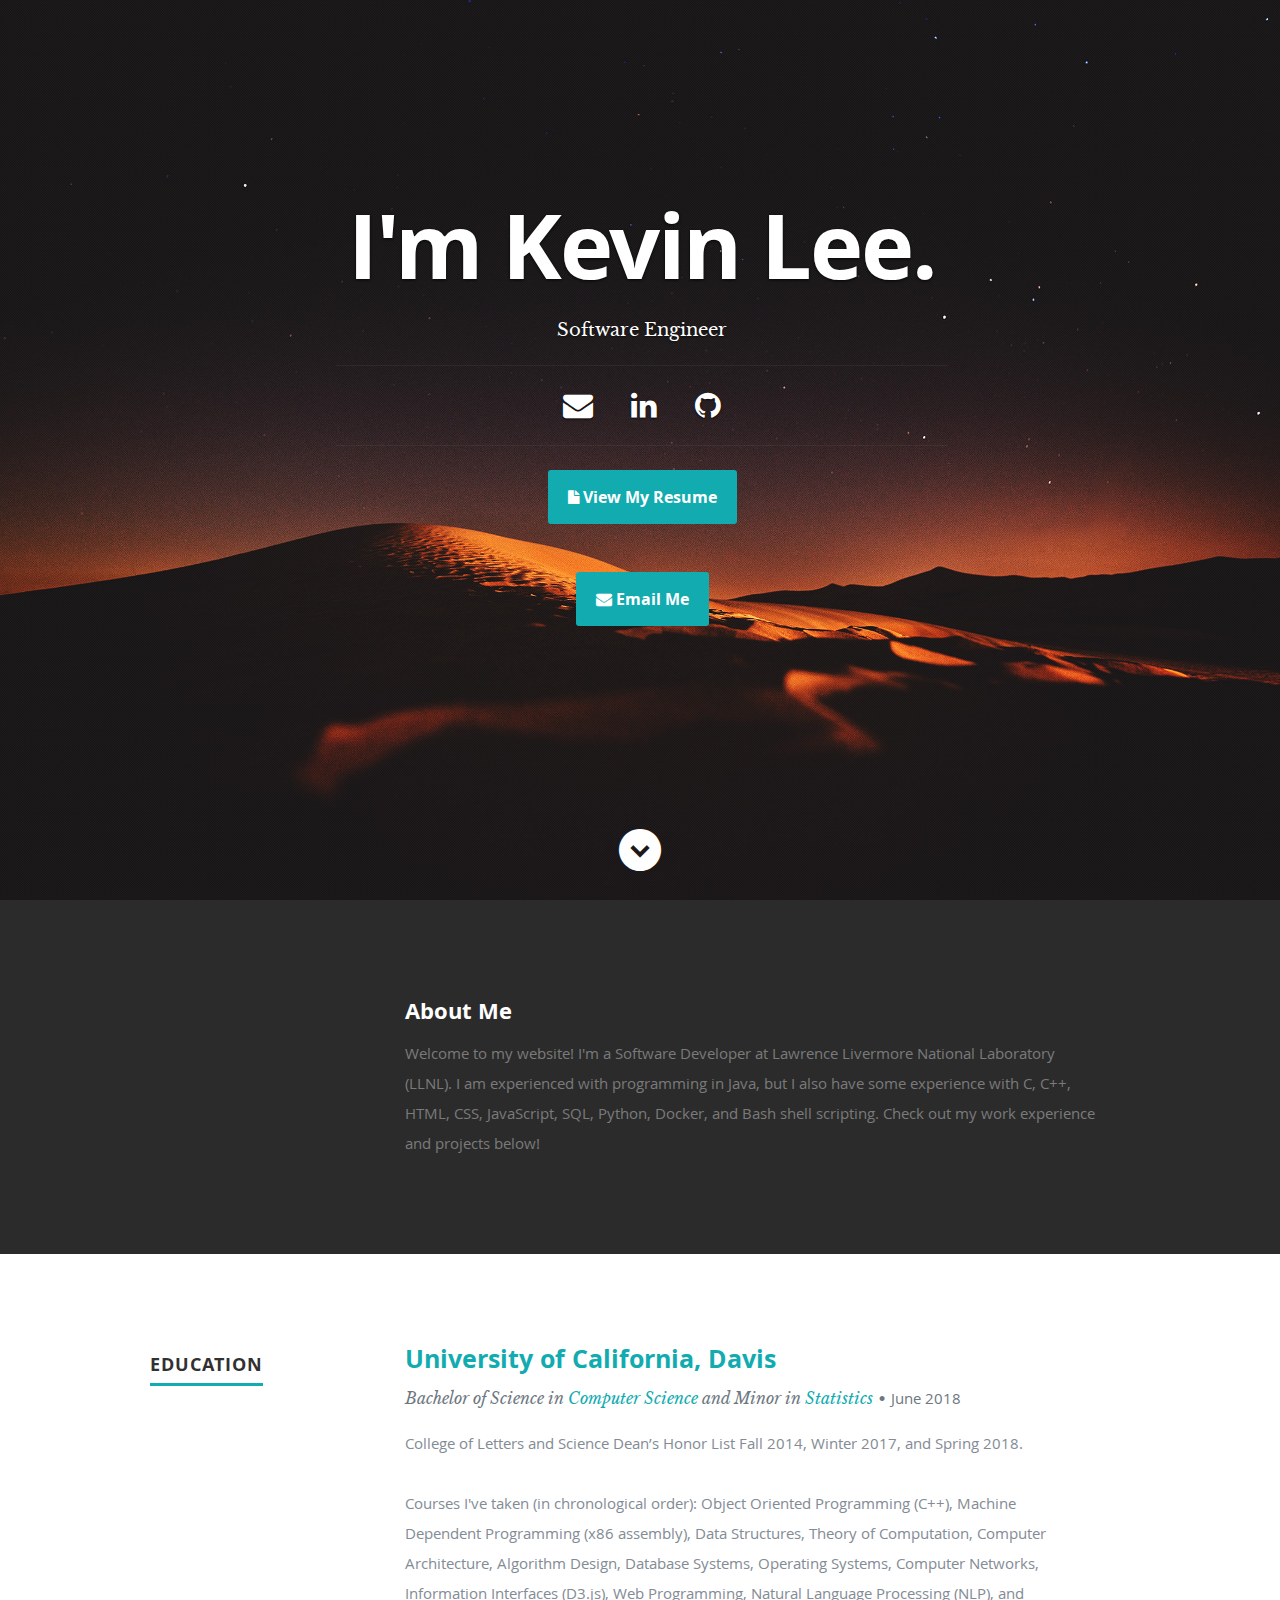
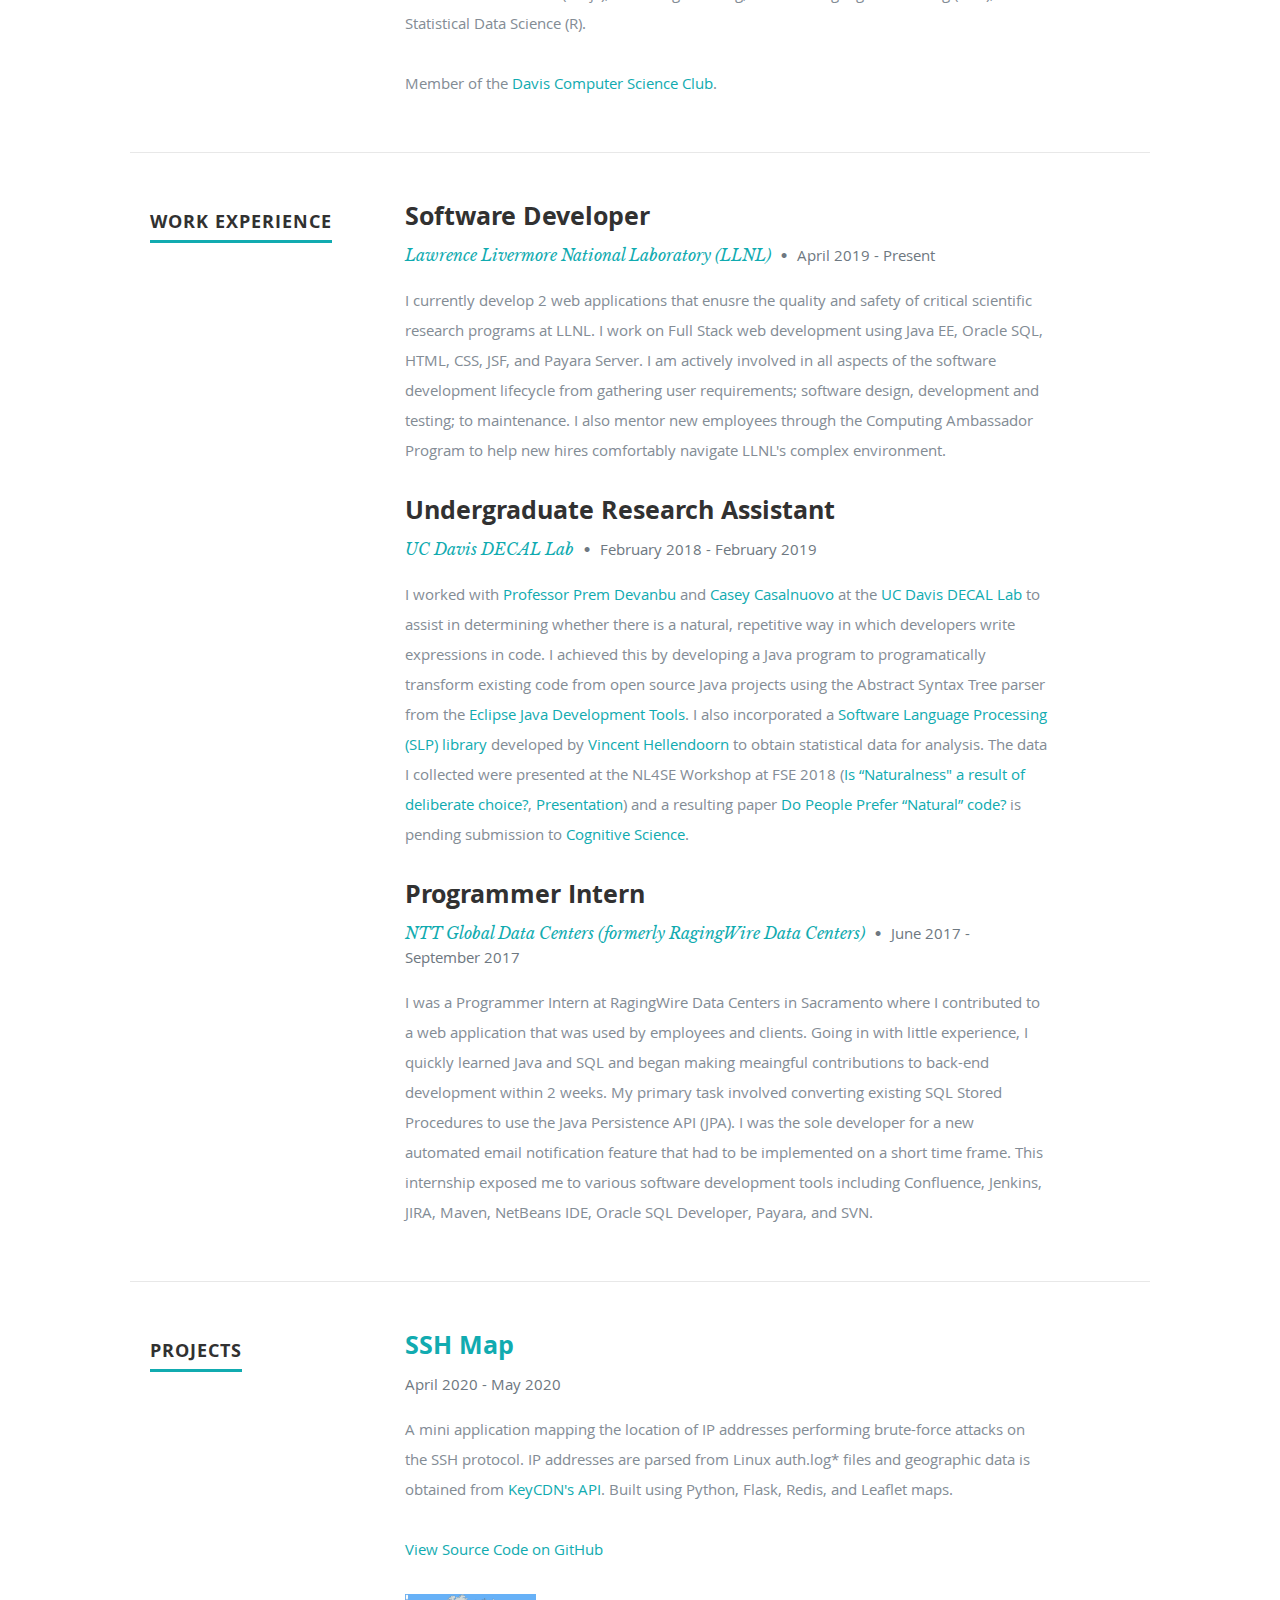
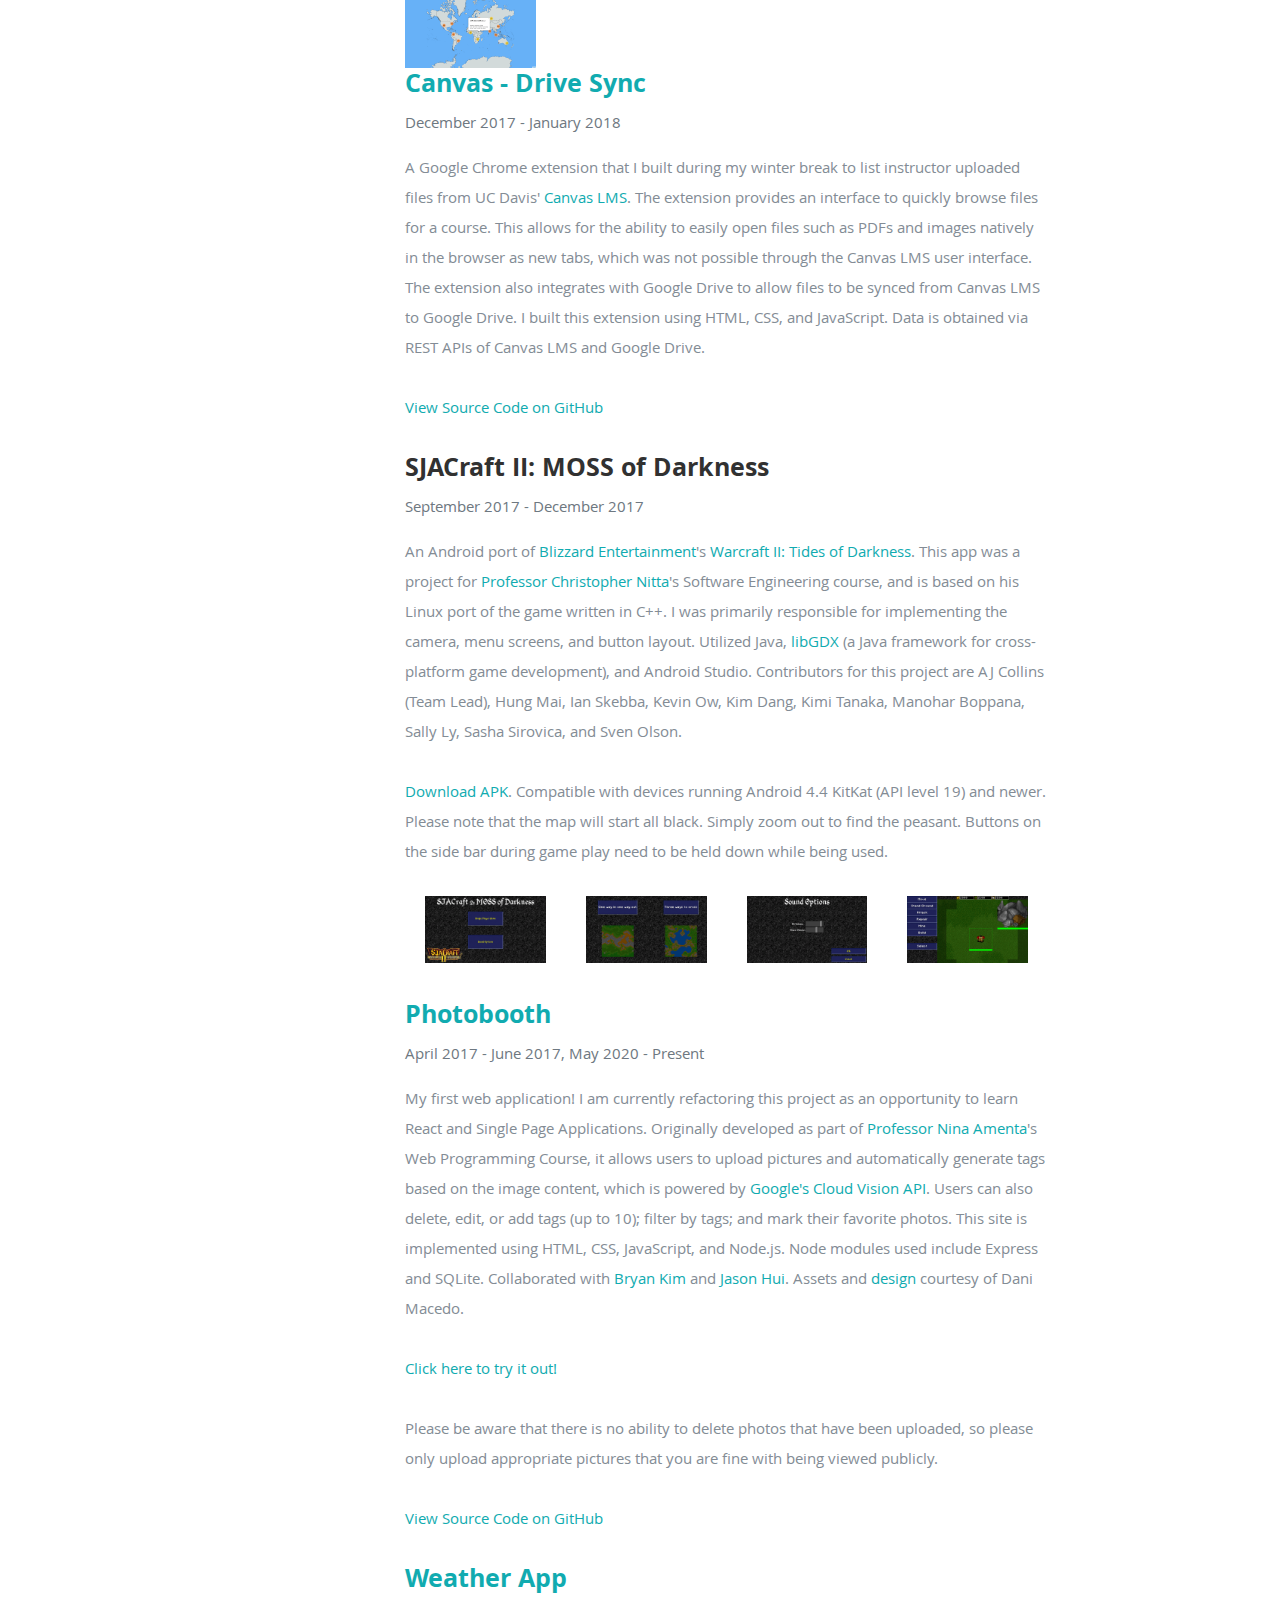
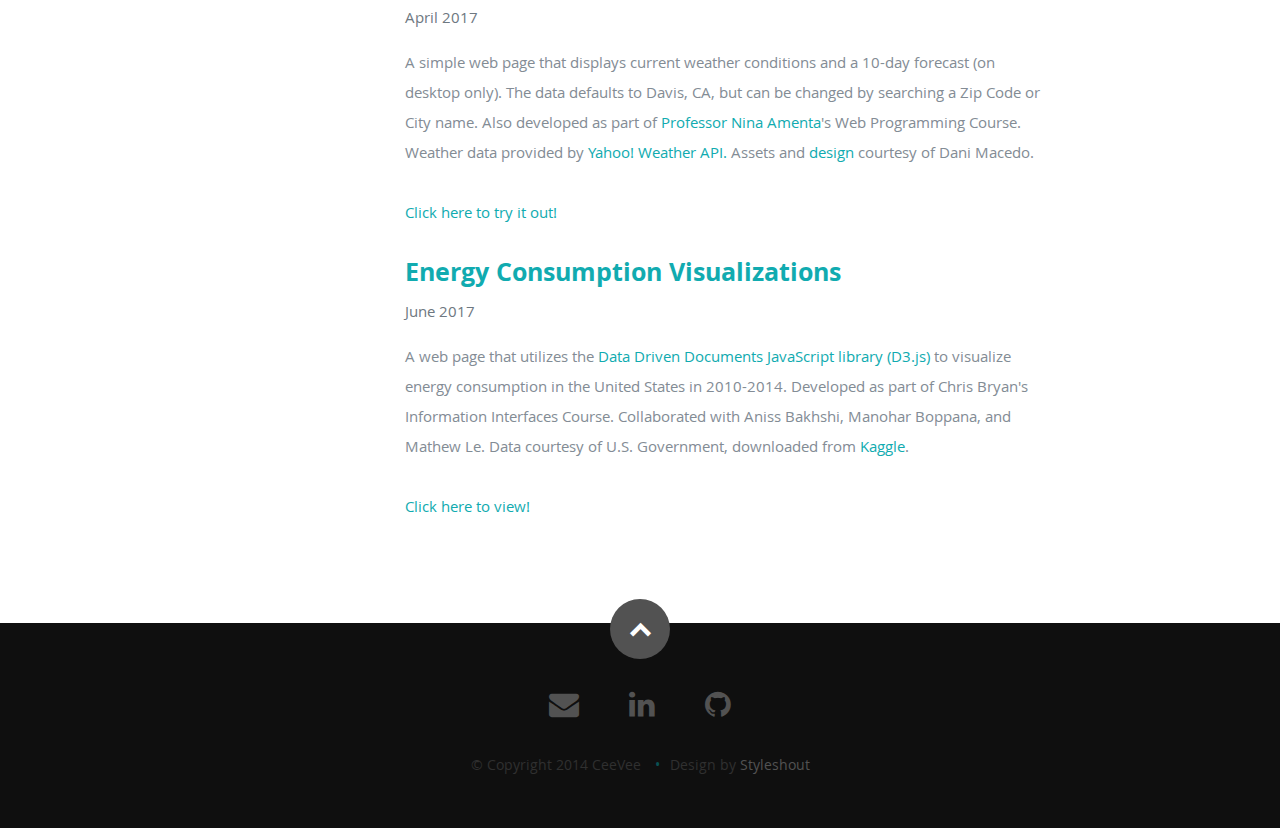
==== commit 4f8049d3: "Update with new position and ssh-map project" ====
--- a/index.html
+++ b/index.html
@@ -30,6 +30,15 @@
 	================================================== -->
 	<link rel="shortcut icon" href="favicon.png" >
 
+    <!-- Global site tag (gtag.js) - Google Analytics -->
+    <script async src="https://www.googletagmanager.com/gtag/js?id=UA-134161901-1"></script>
+    <script>
+      window.dataLayer = window.dataLayer || [];
+      function gtag(){dataLayer.push(arguments);}
+      gtag('js', new Date());
+
+      gtag('config', 'UA-134161901-1');
+    </script>
 </head>
 
 <body>
@@ -98,9 +107,8 @@
 
             <p>
               Welcome to my website!
-              I'm a recent graduate from UC Davis with a bachelor's degree in Computer Science and a minor in Statistics.
-              I am currently seeking a full-time software engineer position.
-              I am experienced with programming in Java, but I also have some experience with C, C++, HTML, CSS, JavaScript, R, Python, and Bash shell scripting.
+              I'm a Software Developer at Lawrence Livermore National Laboratory (LLNL).
+              I am experienced with programming in Java, but I also have some experience with C, C++, HTML, CSS, JavaScript, SQL, Python, Docker, and Bash shell scripting.
               Check out my work experience and projects below!
             </p>
 
@@ -131,7 +139,6 @@
 
                   <h3><a href="https://www.ucdavis.edu">University of California, Davis</a></h3>
                   <p class="info">Bachelor of Science in <a href="http://www.cs.ucdavis.edu/">Computer Science</a> and Minor in <a href="https://statistics.ucdavis.edu/">Statistics</a><span>&bull;</span><em class="date">June 2018</em></p>
-                  <p>Cumulative GPA: 3.5</p>
                   <p>College of Letters and Science Dean’s Honor List Fall 2014, Winter 2017, and Spring 2018.</p>
                   <p>
                     Courses I've taken (in chronological order): Object Oriented Programming (C++), Machine Dependent Programming (x86 assembly), Data Structures, Theory of Computation, Computer Architecture, Algorithm Design, Database Systems, Operating Systems, Computer Networks, Information Interfaces (D3.js), Web Programming, Natural Language Processing (NLP), and Statistical Data Science (R).
@@ -160,13 +167,32 @@
 
                <div class="twelve columns">
 
+                  <h3>Software Developer</h3>
+                  <p class="info"><a href="https://www.llnl.gov/">Lawrence Livermore National Laboratory (LLNL)</a> <span>&bull;</span> <em class="date">April 2019 - Present</em></p>
+
+                  <p>
+                  I currently develop 2 web applications that enusre the quality and safety of critical scientific research programs at LLNL. I work on Full Stack web development using Java EE, Oracle SQL, HTML, CSS, JSF, and Payara Server.
+                  I am actively involved in all aspects of the software development lifecycle from gathering user requirements; software design, development and testing; to maintenance. 
+                  I also mentor new employees through the Computing Ambassador Program to help new hires comfortably navigate LLNL's complex environment.
+                  </p>
+
+               </div>
+
+            </div> <!-- item end -->
+
+            <div class="row item">
+
+               <div class="twelve columns">
+
                   <h3>Undergraduate Research Assistant</h3>
-                  <p class="info"><a href="https://decallab.cs.ucdavis.edu/">UC Davis DECAL Lab</a> <span>&bull;</span> <em class="date">January 2018 - Present</em></p>
-
-                  <p>
-                  I am currently working with <a href="http://web.cs.ucdavis.edu/~devanbu/">Professor Prem Devanbu</a> and <a href="https://caseycas.github.io/">Casey Casalnuovo</a> at the <a href="https://decallab.cs.ucdavis.edu/">UC Davis DECAL Lab</a> to assist in determining whether there is a natural, repetitive way in which developers write expressions in code.
-                  I am doing so by developing a Java program to transform existing code from open source Java projects using the Abstract Syntax Tree parser from the Eclipse Java Development Tools.
+                  <p class="info"><a href="https://decallab.cs.ucdavis.edu/">UC Davis DECAL Lab</a> <span>&bull;</span> <em class="date">February 2018 - February 2019</em></p>
+
+                  <p>
+                  I worked with <a href="http://web.cs.ucdavis.edu/~devanbu/">Professor Prem Devanbu</a> and <a href="https://caseycas.github.io/">Casey Casalnuovo</a> at the <a href="https://decallab.cs.ucdavis.edu/">UC Davis DECAL Lab</a> to assist in determining whether there is a natural, repetitive way in which developers write expressions in code.
+                  I achieved this by developing a Java program to programatically transform existing code from open source Java projects using the Abstract Syntax Tree parser from the <a href="https://www.eclipse.org/jdt/">Eclipse Java Development Tools</a>.
                   I also incorporated a <a href="https://github.com/SLP-team/SLP-Core">Software Language Processing (SLP) library</a> developed by <a href="http://vhellendoorn.github.io/">Vincent Hellendoorn</a> to obtain statistical data for analysis.
+                  The data I collected were presented at the NL4SE Workshop at FSE 2018 (<a href="https://caseycas.github.io/pub/papers/semantictransformation.pdf">Is “Naturalness" a result of deliberate choice?</a>, <a href="https://caseycas.github.io/pub/slides/SemanticTransformation.pdf">Presentation</a>) and a resulting paper <a href="https://caseycas.github.io/pub/papers/preference_arvix.pdf">Do People Prefer “Natural” code?</a> is pending submission to <a href="https://onlinelibrary.wiley.com/journal/15516709">Cognitive Science</a>.
+
                   </p>
 
                </div>
@@ -178,32 +204,14 @@
                <div class="twelve columns">
 
                   <h3>Programmer Intern</h3>
-                  <p class="info"><a href="https://www.ragingwire.com/">RagingWire Data Centers</a> <span>&bull;</span> <em class="date">June 2017 - September 2017</em></p>
-
-                  <p>
-                  I worked as a Programmer Intern at RagingWire Data Centers in Sacramento where I contributed to the company’s web portal that was used by employees and clients.
-                  I worked primarily with back-end development using Java Enterprise Edition to integrate with an Oracle SQL database.
-                  My primary task involved converting existing SQL Stored Procedure calls to use the Java Persistence API (JPA).
-                  I also worked on a project where I implemented a timer event handler to email appropriate personnel when pre-determined conditions are met.
+                  <p class="info"><a href="https://www.ragingwire.com/">NTT Global Data Centers (formerly RagingWire Data Centers)</a> <span>&bull;</span> <em class="date">June 2017 - September 2017</em></p>
+
+                  <p>
+                  I was a Programmer Intern at RagingWire Data Centers in Sacramento where I contributed to a web application that was used by employees and clients.
+                  Going in with little experience, I quickly learned Java and SQL and began making meaingful contributions to back-end development within 2 weeks.
+                  My primary task involved converting existing SQL Stored Procedures to use the Java Persistence API (JPA).
+                  I was the sole developer for a new automated email notification feature that had to be implemented on a short time frame.
                   This internship exposed me to various software development tools including Confluence, Jenkins, JIRA, Maven, NetBeans IDE, Oracle SQL Developer, Payara, and SVN.
-                  </p>
-
-               </div>
-
-            </div> <!-- item end -->
-
-            <div class="row item">
-
-               <div class="twelve columns">
-
-                  <h3>Food Service Worker</h3>
-                  <p class="info"><a href="http://housing.ucdavis.edu/dining/locations/dining-commons/tercero/">UC Davis Tercero Dining Commons</a> <span>&bull;</span> <em class="date">October 2015 - June 2018</em></p>
-
-                  <p>
-                  I was a student food service worker at UC Davis' Tercero Dining Commons where I was responsible for various tasks including serving food, cashiering, and providing customer service.
-                  I worked as part of a team of student workers to serve over 1,000 customers during each meal shift while following procedures to maintain sanitary food practices, cleanliness, and a safe work environment.
-                  I have also trained new employees in various tasks while providing advice based on my prior experience.
-                  In Fall of 2016, I was recognized for achieving 600 out of 2000 meal donations for the Swipe Out Hunger campaign while cashiering.
                   </p>
 
                </div>
@@ -228,13 +236,66 @@
 
                <div class="twelve columns">
 
+                  <h3><a href="https://github.com/kerbinlee/ssh-map">SSH Map</a></h3>
+                  <p class="info"><em class="date">April 2020 - May 2020</em></p>
+
+                  <p>
+                  A mini application mapping the location of IP addresses performing brute-force attacks on the SSH protocol.
+                  IP addresses are parsed from Linux auth.log* files and geographic data is obtained from <a href="https://www.keycdn.com/api">KeyCDN's API</a>.
+                  Built using Python, Flask, Redis, and Leaflet maps.
+                  </p>
+                  <p><a href="https://github.com/kerbinlee/ssh-map">View Source Code on GitHub</a></p>
+
+               </div>
+
+               <!-- portfolio-wrapper -->
+               <div id="ssh-map-portfolio-wrapper" class="bgrid-quarters s-bgrid-thirds cf">
+
+                  <div class="columns portfolio-item">
+                     <div class="item-wrap">
+
+                        <a href="#ssh-map-modal-01" title="">
+                           <img alt="" src="images/portfolio/ssh-map/ssh-map.png">
+                           <div class="overlay">
+                              <div class="portfolio-item-meta">
+                                       <h5>SSH Map</h5>
+                                 <p></p>
+                              </div>
+                           </div>
+                        </a>
+
+                     </div>
+                  </div> <!-- item end -->
+
+               </div> <!-- portfolio-wrapper end -->
+
+               <div id="ssh-map-modal-01" class="popup-modal mfp-hide">
+
+                  <img class="scale-with-grid" src="images/portfolio/ssh-map/ssh-map.png" alt="" />
+
+                  <div class="description-box">
+                     <h4>SSH Map</h4>
+                  </div>
+
+                  <div class="link-box">
+                        <a class="popup-modal-dismiss">Close</a>
+                  </div>
+
+               </div><!-- modal-01 End -->
+
+            </div> <!-- item end -->
+
+            <div class="row item">
+
+               <div class="twelve columns">
+
                   <h3><a href="https://github.com/kerbinlee/CanvasDriveSync">Canvas - Drive Sync</a></h3>
                   <p class="info"><em class="date">December 2017 - January 2018</em></p>
 
                   <p>
                   A Google Chrome extension that I built during my winter break to list instructor uploaded files from UC Davis' <a href="https://www.canvaslms.com/">Canvas LMS</a>.
-                  The goal of this extension was to provide an alternate interface to quickly browse files for a course.
-                  This allowed for the ability to easily open files such as PDFs and images natively in the browser as new tabs, which was not possible through the Canvas LMS user interface.
+                  The extension provides an interface to quickly browse files for a course.
+                  This allows for the ability to easily open files such as PDFs and images natively in the browser as new tabs, which was not possible through the Canvas LMS user interface.
                   The extension also integrates with Google Drive to allow files to be synced from Canvas LMS to Google Drive.
                   I built this extension using HTML, CSS, and JavaScript.
                   Data is obtained via REST APIs of Canvas LMS and Google Drive.
@@ -254,9 +315,9 @@
 
                   <p>
                   An Android port of <a href="https://www.blizzard.com/">Blizzard Entertainment</a>'s <a href="http://us.blizzard.com/en-us/games/legacy/">Warcraft II: Tides of Darkness</a>.
-                  This app was a project for <a href="https://csiflabs.cs.ucdavis.edu/~cjnitta/">Professor Christopher Nitta</a>'s Software Engineering course (ECS160), and is based on his Linux port of the game written in C++.
+                  This app was a project for <a href="https://csiflabs.cs.ucdavis.edu/~cjnitta/">Professor Christopher Nitta</a>'s Software Engineering course, and is based on his Linux port of the game written in C++.
                   I was primarily responsible for implementing the camera, menu screens, and button layout.
-                  Utilized Java, <a href="https://libgdx.badlogicgames.com/">libGDX</a> (a Java framework for cross-platform game development), and Android Studio (built on IntelliJ IDEA).
+                  Utilized Java, <a href="https://libgdx.badlogicgames.com/">libGDX</a> (a Java framework for cross-platform game development), and Android Studio.
                   Contributors for this project are AJ Collins (Team Lead), Hung Mai, Ian Skebba, Kevin Ow, Kim Dang, Kimi Tanaka, Manohar Boppana, Sally Ly, Sasha Sirovica, and Sven Olson.
                   </p>
                   <p>
@@ -265,7 +326,6 @@
                     Please note that the map will start all black.
                     Simply zoom out to find the peasant.
                     Buttons on the side bar during game play need to be held down while being used.
-                    Please feel free to email me if you would like to take a look at the source code.
                   </p>
 
                     <!-- portfolio-wrapper -->
@@ -417,11 +477,12 @@
                <div class="twelve columns">
 
                   <h3><a href="https://maythird.ddns.net/photobooth">Photobooth</a></h3>
-                  <p class="info"><em class="date">April 2017 - June 2017</em></p>
+                  <p class="info"><em class="date">April 2017 - June 2017, May 2020 - Present</em></p>
 
                   <p>
                     My first web application!
-                    Developed as part of <a href="http://web.cs.ucdavis.edu/~amenta/">Professor Nina Amenta</a>'s Web Programming Course (ECS162, formerly ECS189H), it allows users to upload pictures and automatically generate tags based on the image content, which is powered by <a href="https://cloud.google.com/vision/">Google's Cloud Vision API</a>.
+                    I am currently refactoring this project as an opportunity to learn React and Single Page Applications.
+                    Originally developed as part of <a href="http://web.cs.ucdavis.edu/~amenta/">Professor Nina Amenta</a>'s Web Programming Course, it allows users to upload pictures and automatically generate tags based on the image content, which is powered by <a href="https://cloud.google.com/vision/">Google's Cloud Vision API</a>.
                     Users can also delete, edit, or add tags (up to 10); filter by tags; and mark their favorite photos.
                     This site is implemented using HTML, CSS, JavaScript, and Node.js.
                     Node modules used include Express and SQLite.
@@ -450,7 +511,7 @@
                   <p>
                     A simple web page that displays current weather conditions and a 10-day forecast (on desktop only).
                     The data defaults to Davis, CA, but can be changed by searching a Zip Code or City name.
-                    Also developed as part of <a href="http://web.cs.ucdavis.edu/~amenta/">Professor Nina Amenta</a>'s Web Programming Course (ECS162, formerly ECS189H).
+                    Also developed as part of <a href="http://web.cs.ucdavis.edu/~amenta/">Professor Nina Amenta</a>'s Web Programming Course.
                     Weather data provided by <a href="https://developer.yahoo.com/weather/">Yahoo! Weather API.</a>
                     Assets and <a href="weatherApp/WeatherAppDesignSimplified.pdf">design</a> courtesy of Dani Macedo.
                   </p>
@@ -472,7 +533,7 @@
 
                   <p>
                     A web page that utilizes the <a href="https://d3js.org/">Data Driven Documents JavaScript library (D3.js)</a> to visualize energy consumption in the United States in 2010-2014.
-                    Developed as part of Chris Bryan's Information Interfaces Course (ECS163).
+                    Developed as part of Chris Bryan's Information Interfaces Course.
                     Collaborated with Aniss Bakhshi, Manohar Boppana, and Mathew Le.
                     Data courtesy of U.S. Government, downloaded from <a href="https://www.kaggle.com/lislejoem/us_energy_census_gdp_10-14/home">Kaggle</a>.
                   </p>
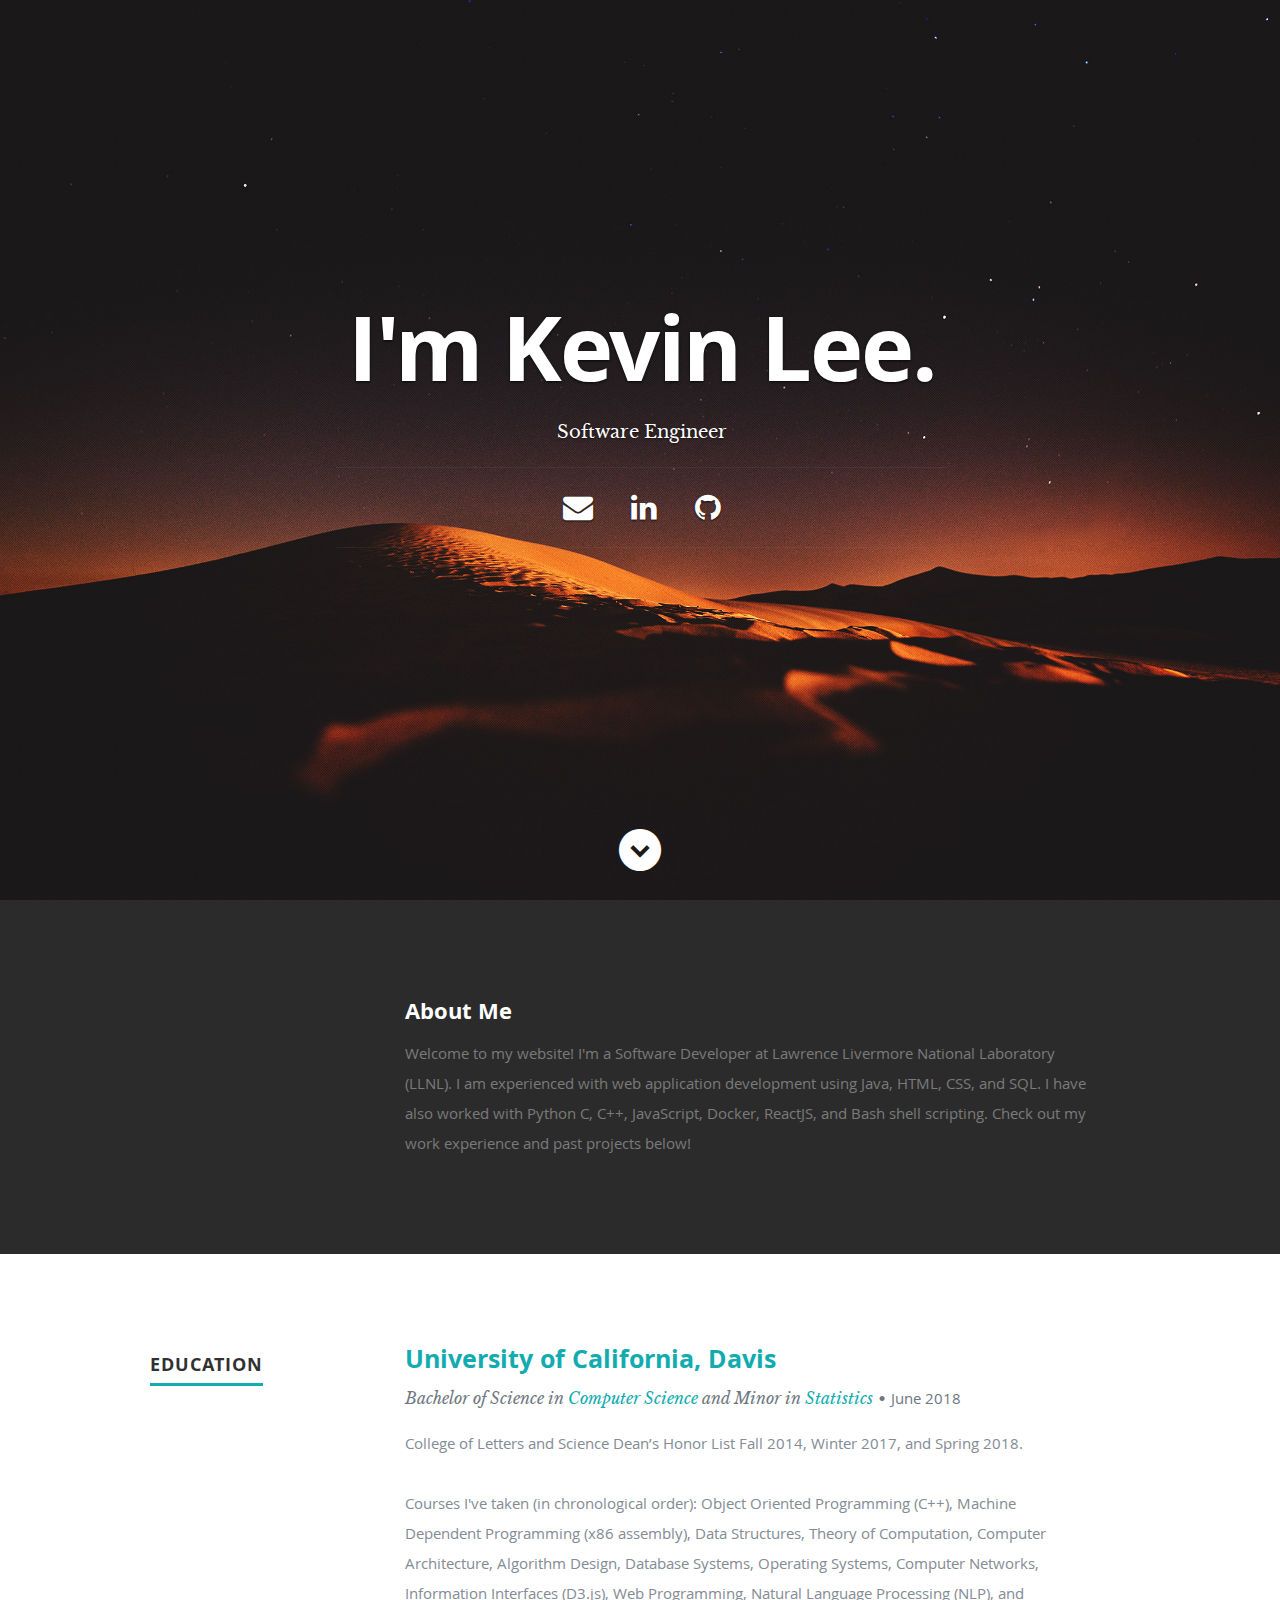
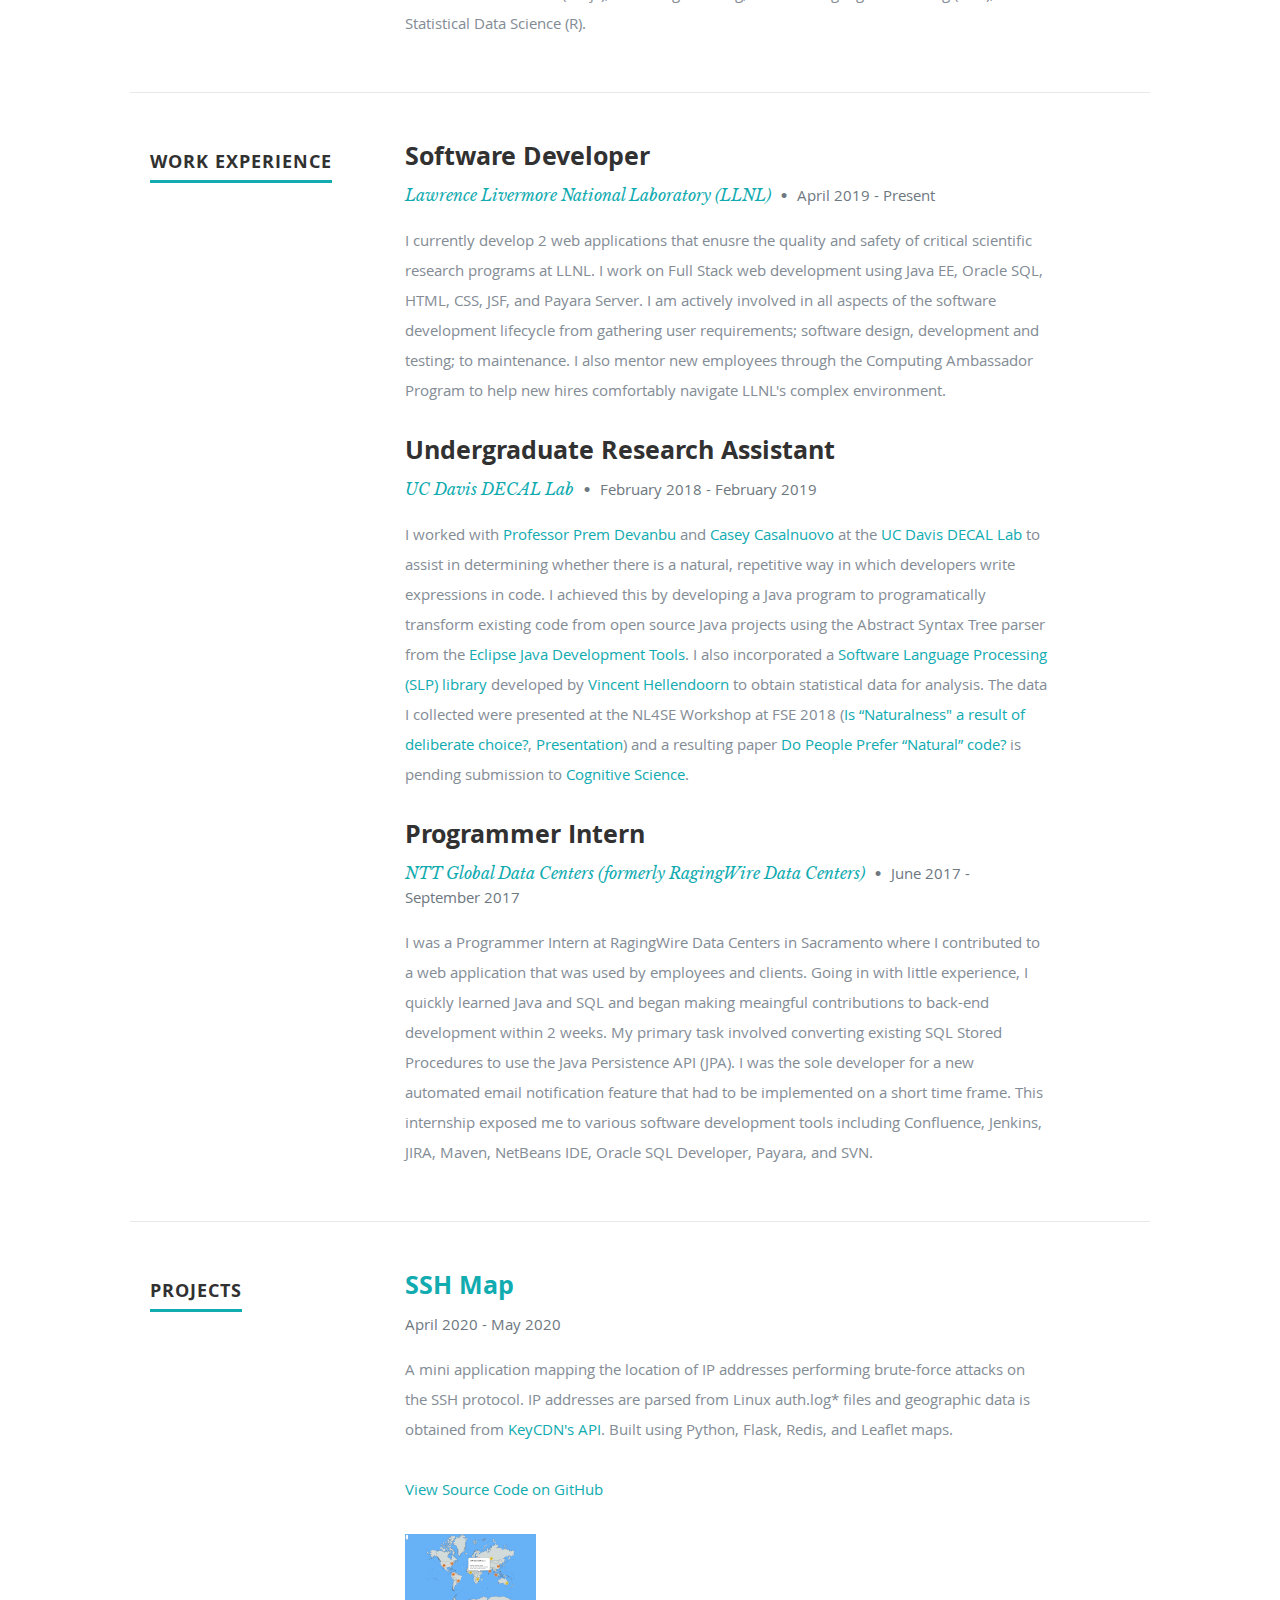
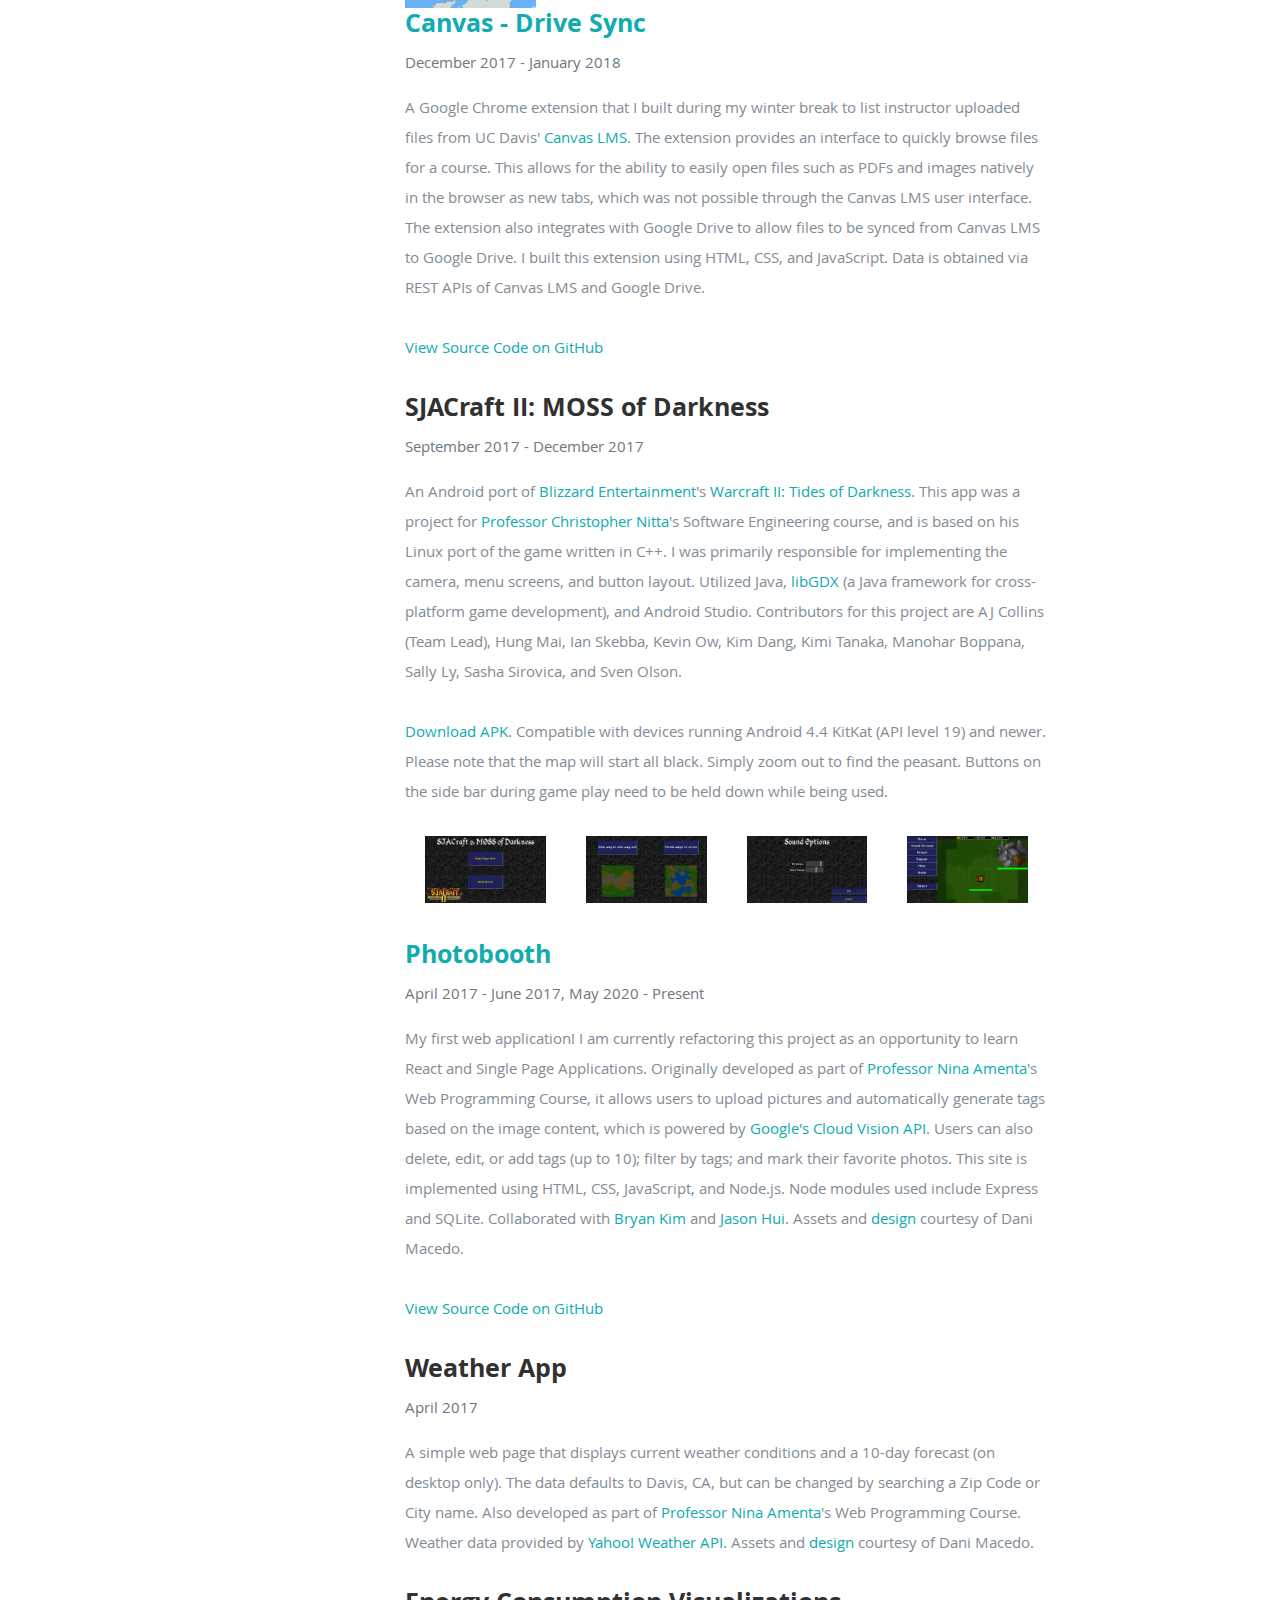
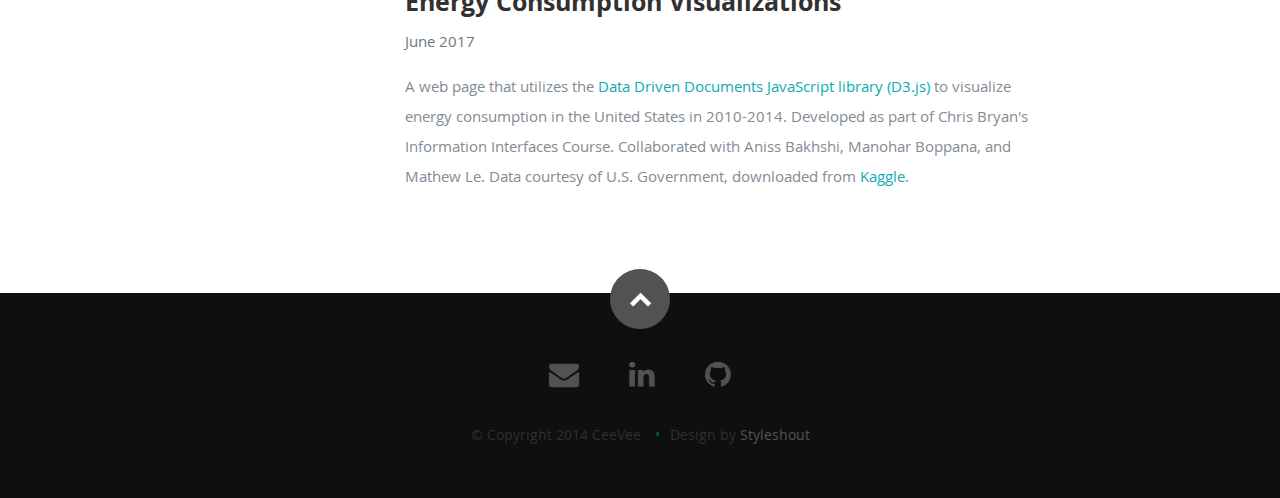
==== commit afacb009: "Clean up old links" ====
--- a/index.html
+++ b/index.html
@@ -73,12 +73,12 @@
                <li><a href="https://github.com/kerbinlee"><i class="fa fa-github"></i></a></li>
             </ul>
             <hr />
-            <p>
-               <a href="https://ucdavis365-my.sharepoint.com/:b:/g/personal/kllee_ucdavis_edu/EYUsEsEUP2tDgUWbIa1drckBxJPM5AGyOBeljDiMYtC1UQ?e=fgcApd" class="button"><i class="fa fa-file"></i> View My Resume</a>
+            <!-- <p>
+               <a href="#" class="button"><i class="fa fa-file"></i> View My Resume</a>
             </p>
             <p>
                <a href="mailto:lee.kevin@yahoo.com" class="button"><i class="fa fa-envelope"></i> Email Me</a>
-            </p>
+            </p> -->
          </div>
       </div>
 
@@ -108,8 +108,8 @@
             <p>
               Welcome to my website!
               I'm a Software Developer at Lawrence Livermore National Laboratory (LLNL).
-              I am experienced with programming in Java, but I also have some experience with C, C++, HTML, CSS, JavaScript, SQL, Python, Docker, and Bash shell scripting.
-              Check out my work experience and projects below!
+              I am experienced with web application development using Java, HTML, CSS, and SQL. I have also worked with Python C, C++, JavaScript, Docker, ReactJS, and Bash shell scripting.
+              Check out my work experience and past projects below!
             </p>
 
          </div> <!-- end .main-col -->
@@ -143,7 +143,7 @@
                   <p>
                     Courses I've taken (in chronological order): Object Oriented Programming (C++), Machine Dependent Programming (x86 assembly), Data Structures, Theory of Computation, Computer Architecture, Algorithm Design, Database Systems, Operating Systems, Computer Networks, Information Interfaces (D3.js), Web Programming, Natural Language Processing (NLP), and Statistical Data Science (R).
                   </p>
-                  <p>Member of the <a href="https://daviscsclub.org/">Davis Computer Science Club</a>.</p>
+                  <!-- <p>Member of the <a href="http://www.daviscsclub.com/">Davis Computer Science Club</a>.</p> -->
                </div>
 
             </div> <!-- item end -->
@@ -476,7 +476,7 @@
 
                <div class="twelve columns">
 
-                  <h3><a href="https://maythird.ddns.net/photobooth">Photobooth</a></h3>
+                  <h3><a href="https://github.com/kerbinlee/Photobooth">Photobooth</a></h3>
                   <p class="info"><em class="date">April 2017 - June 2017, May 2020 - Present</em></p>
 
                   <p>
@@ -489,12 +489,12 @@
                     Collaborated with <a href="https://www.linkedin.com/in/bryan-kim-89800bb8">Bryan Kim</a> and <a href="https://www.linkedin.com/in/jason-hui-6a132099">Jason Hui</a>.
                     Assets and <a href="photobooth.pdf">design</a> courtesy of Dani Macedo.
                   </p>
-                  <p>
+                  <!-- <p>
                     <a href="https://maythird.ddns.net/photobooth">Click here to try it out!</a>
                   </p>
                   <p>
                     Please be aware that there is no ability to delete photos that have been uploaded, so please only upload appropriate pictures that you are fine with being viewed publicly.
-                  </p>
+                  </p> -->
                   <p><a href="https://github.com/kerbinlee/Photobooth">View Source Code on GitHub</a></p>
 
                </div>
@@ -505,7 +505,7 @@
 
                <div class="twelve columns">
 
-                  <h3><a href="weatherApp/">Weather App</a></h3>
+                  <h3>Weather App</h3>
                   <p class="info"><em class="date">April 2017</em></p>
 
                   <p>
@@ -515,9 +515,9 @@
                     Weather data provided by <a href="https://developer.yahoo.com/weather/">Yahoo! Weather API.</a>
                     Assets and <a href="weatherApp/WeatherAppDesignSimplified.pdf">design</a> courtesy of Dani Macedo.
                   </p>
-                  <p>
+                  <!-- <p>
                     <a href="weatherApp/">Click here to try it out!</a>
-                  </p>
+                  </p> -->
 <!--                  <p><a href="https://github.com/kerbinlee/">View Source Code on GitHub</a></p>-->
 
                </div>
@@ -528,7 +528,7 @@
 
                <div class="twelve columns">
 
-                  <h3><a href="https://maythird.ddns.net/d3project/">Energy Consumption Visualizations</a></h3>
+                  <h3>Energy Consumption Visualizations</h3>
                   <p class="info"><em class="date">June 2017</em></p>
 
                   <p>
@@ -537,9 +537,9 @@
                     Collaborated with Aniss Bakhshi, Manohar Boppana, and Mathew Le.
                     Data courtesy of U.S. Government, downloaded from <a href="https://www.kaggle.com/lislejoem/us_energy_census_gdp_10-14/home">Kaggle</a>.
                   </p>
-                  <p>
+                  <!-- <p>
                     <a href="https://maythird.ddns.net/d3project/">Click here to view!</a>
-                  </p>
+                  </p> -->
 <!--                  <p><a href="https://github.com/kerbinlee/">View Source Code on GitHub</a></p>-->
 
                </div>
